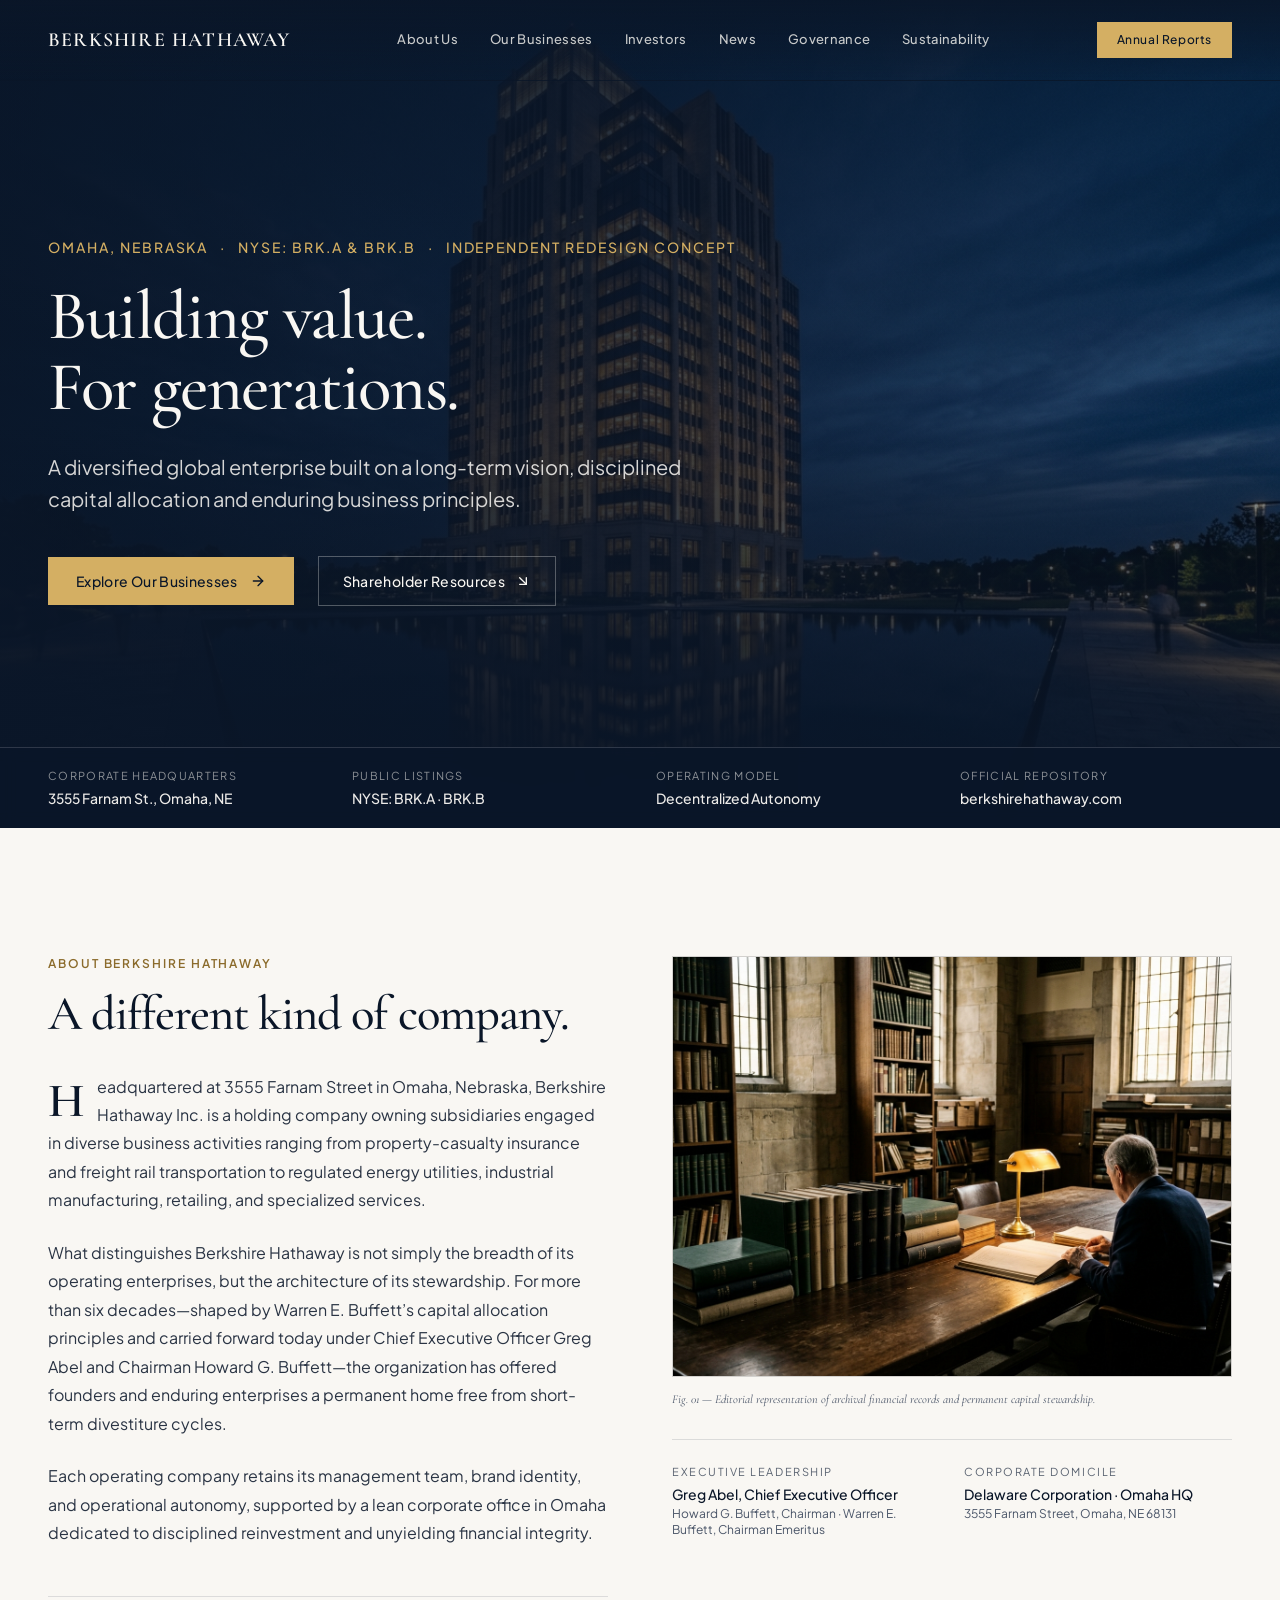
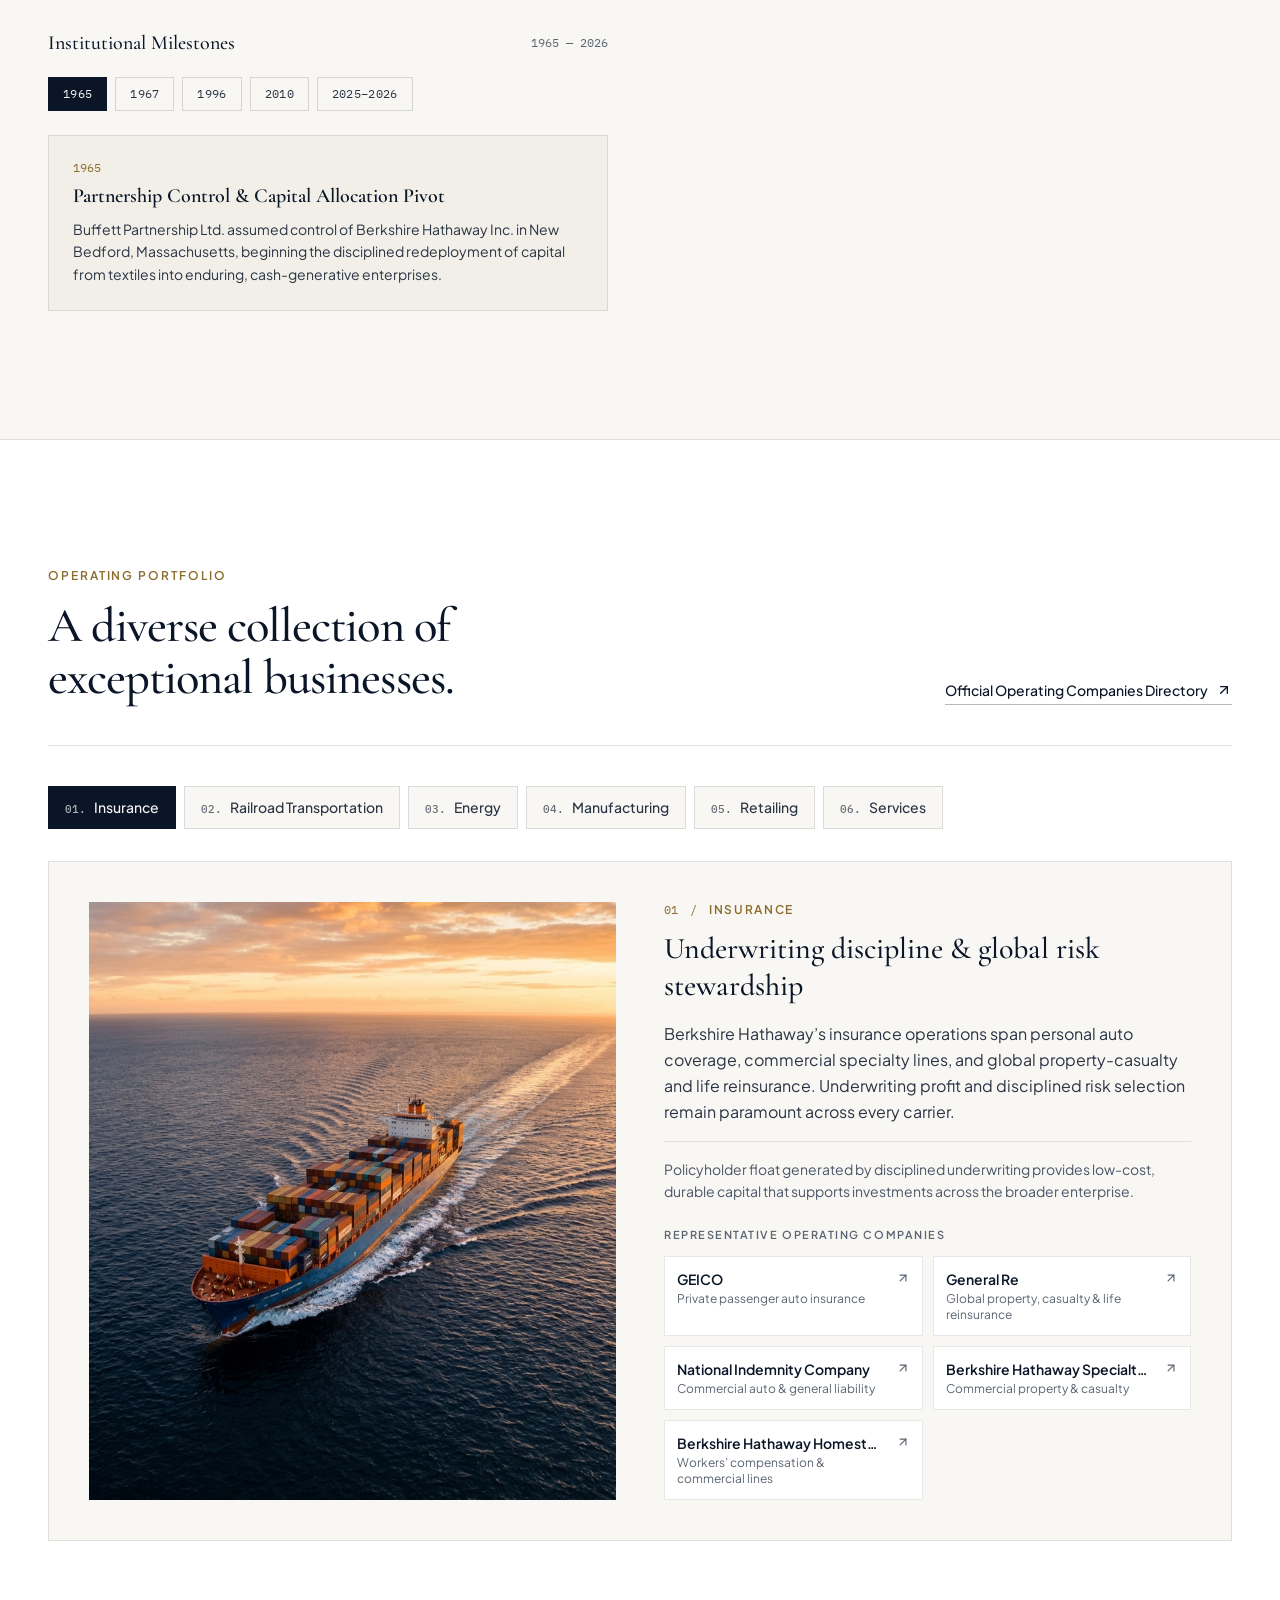
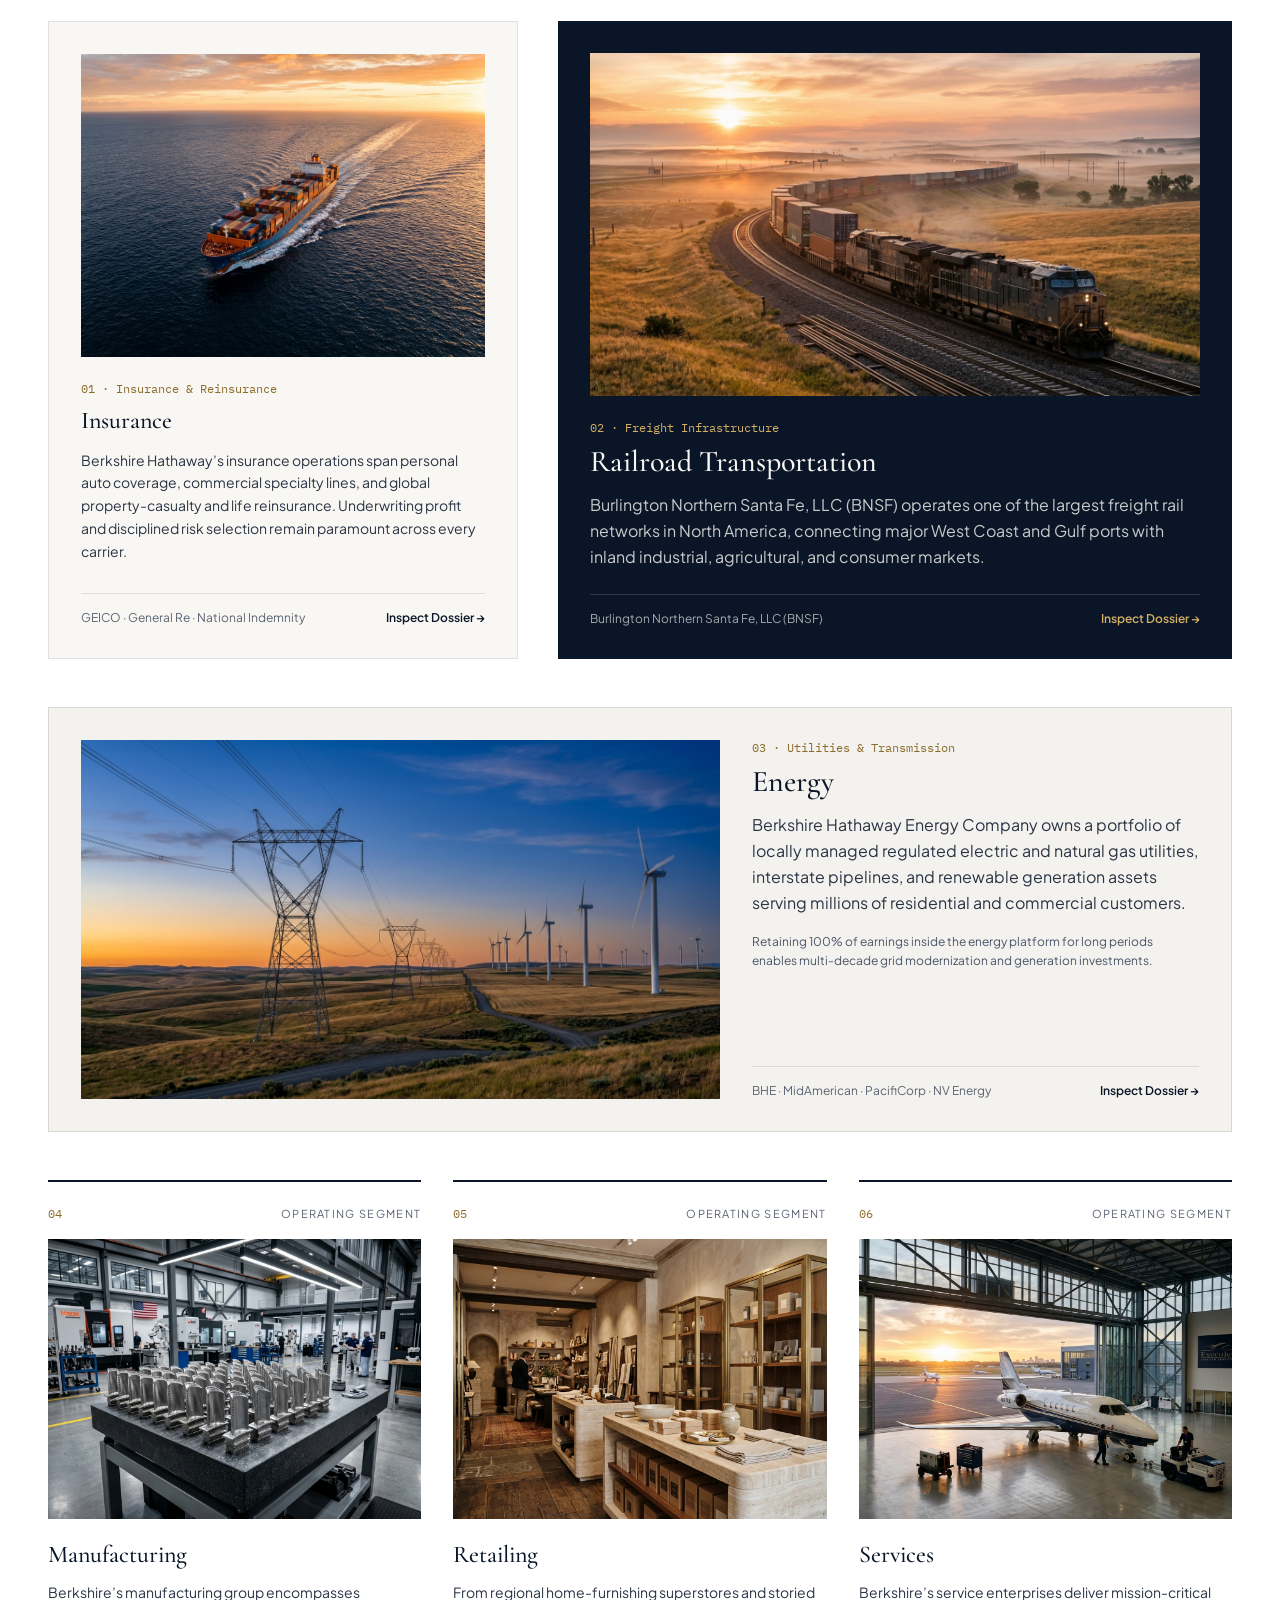
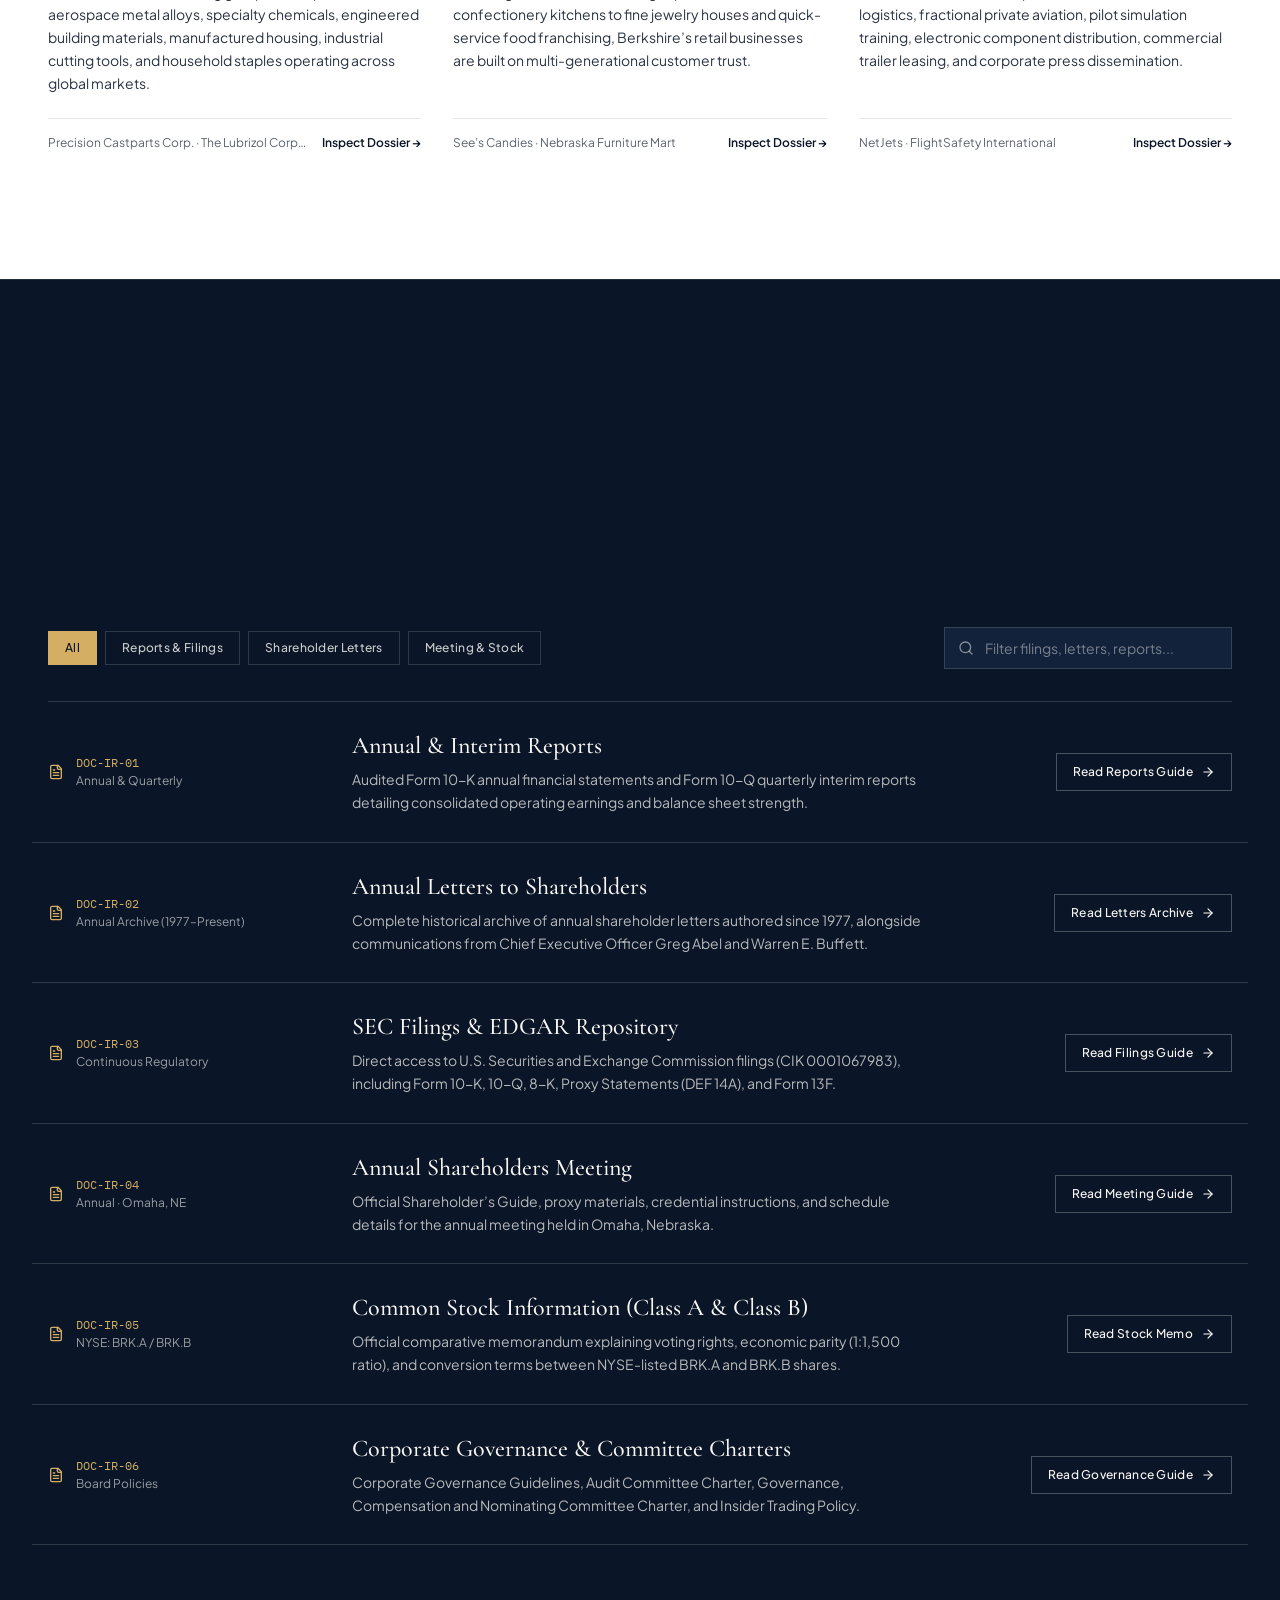
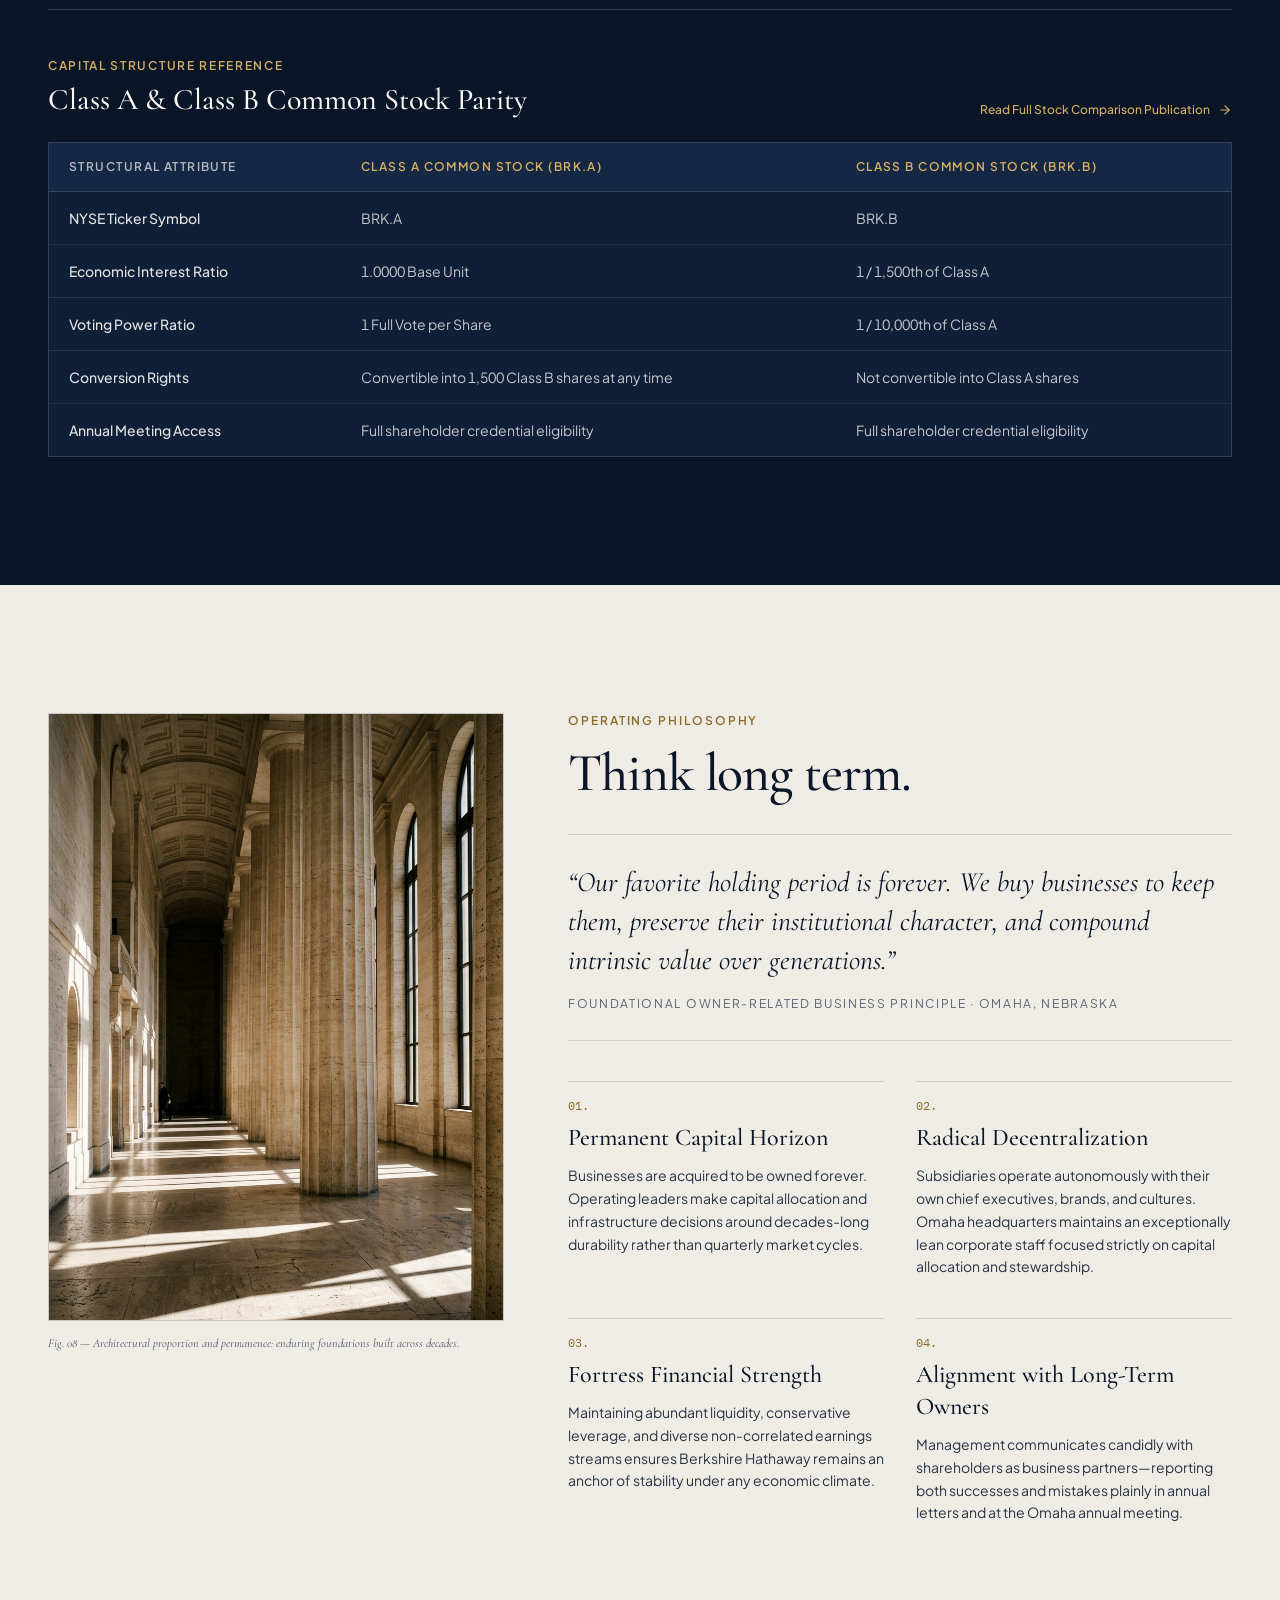
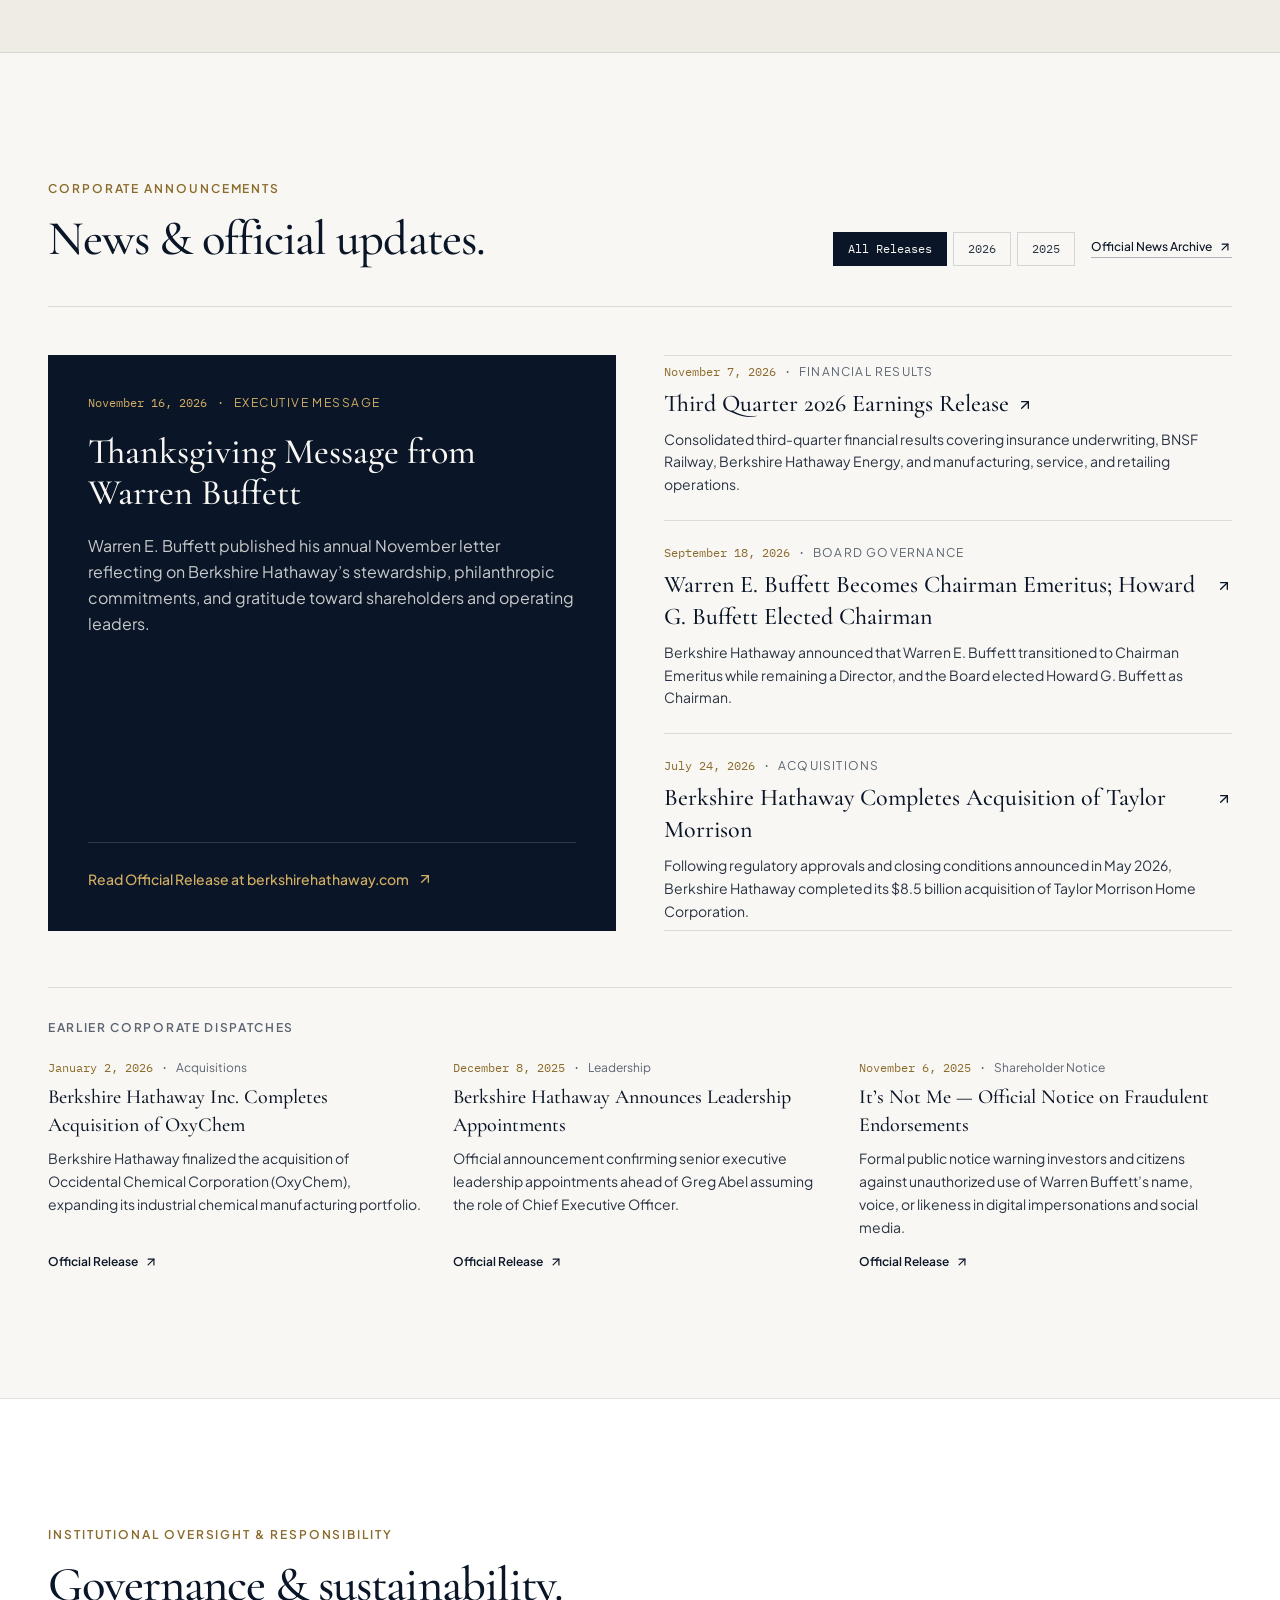
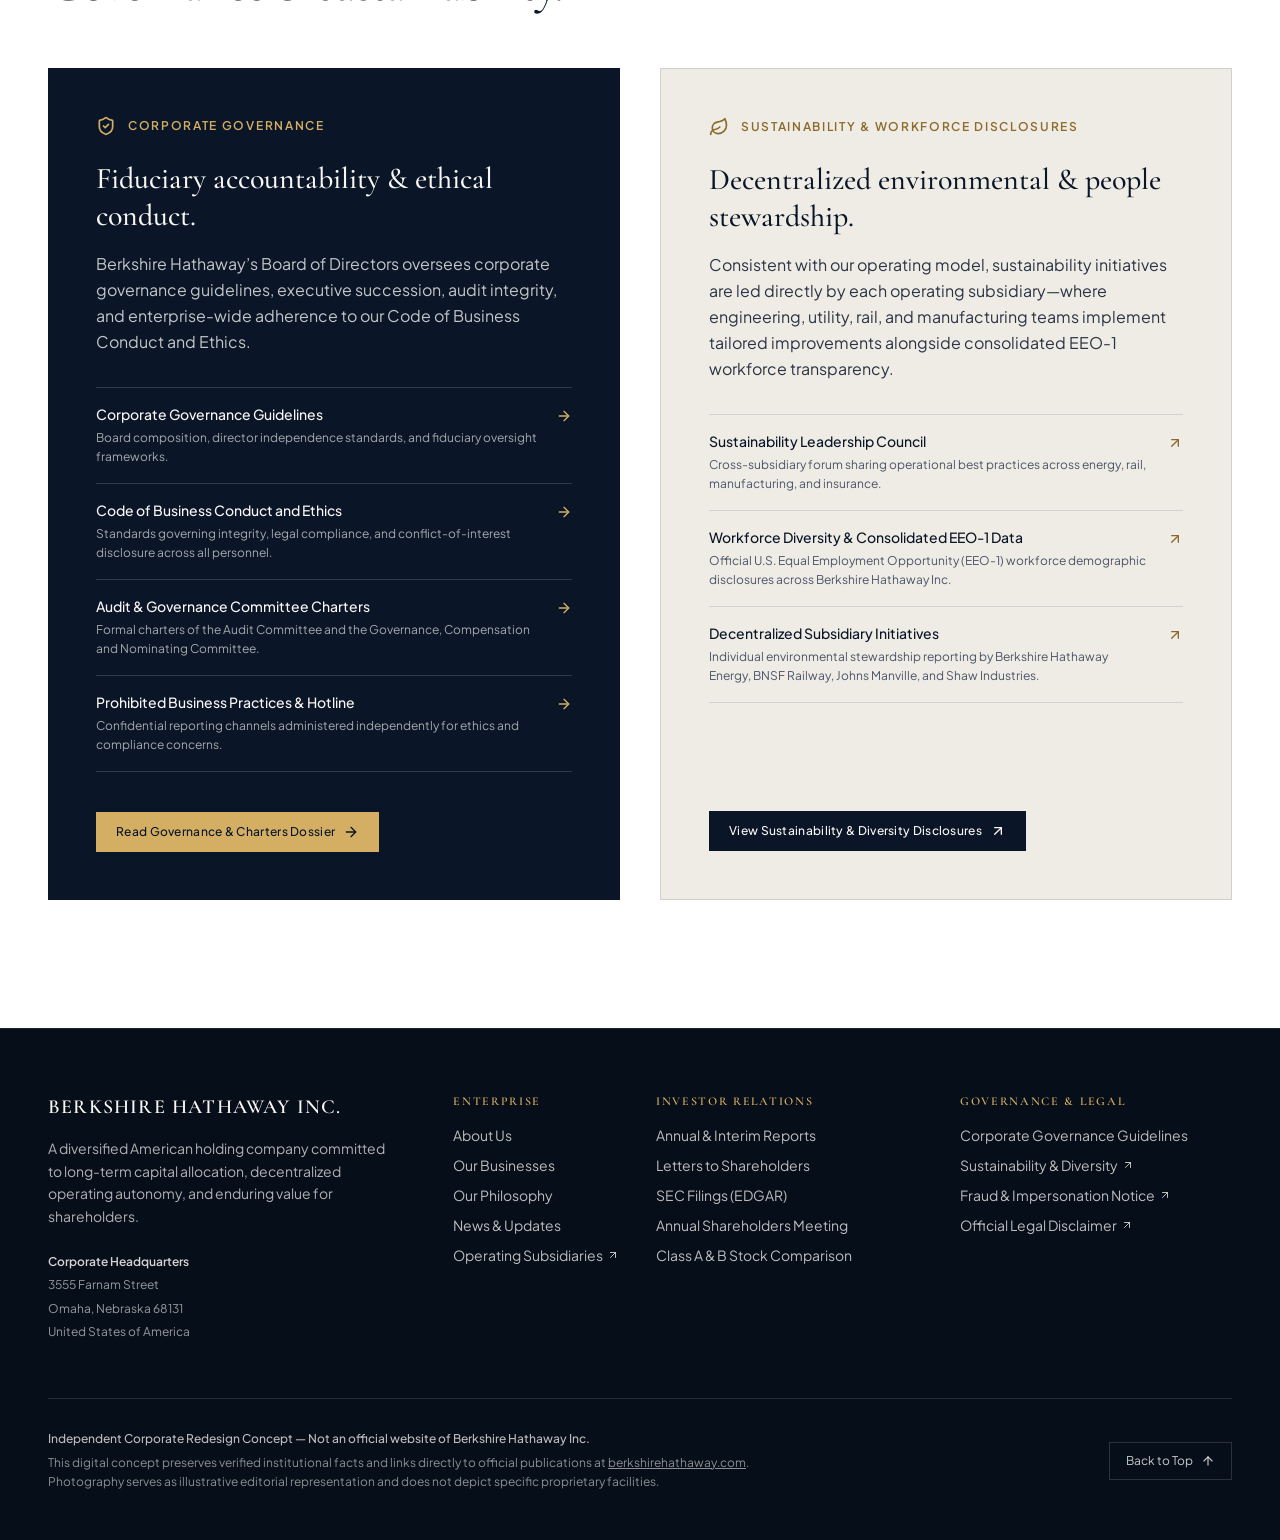
==== docs/index.html @ 124d917f "chore: update build configuration and docs Exclude documentation from TypeScript compilation, update" ====
<!doctype html>
<html lang="en" class="scroll-smooth">
  <head>
    <meta charset="UTF-8" />
    <meta name="viewport" content="width=device-width, initial-scale=1.0" />
    <title>Berkshire Hathaway Inc. — Building Value. For Generations.</title>
    <meta
      name="description"
      content="Independent corporate website redesign concept for Berkshire Hathaway Inc. Explore our businesses, shareholder letters, annual reports, governance, and sustainability."
    />
    <meta property="og:title" content="Berkshire Hathaway Inc. — Building Value. For Generations." />
    <meta
      property="og:description"
      content="A diversified global enterprise built on a long-term vision, disciplined capital allocation and enduring business principles."
    />
    <meta property="og:type" content="website" />
    <meta name="twitter:card" content="summary_large_image" />
    <link rel="preconnect" href="https://fonts.googleapis.com" />
    <link rel="preconnect" href="https://fonts.gstatic.com" crossorigin />
    <link
      href="https://fonts.googleapis.com/css2?family=Cormorant+Garamond:ital,wght@0,400;0,500;0,600;0,700;1,400;1,500&family=IBM+Plex+Mono:wght@400;500&family=Plus+Jakarta+Sans:wght@400;500;600;700&display=swap"
      rel="stylesheet"
    />
    <script type="module" crossorigin src="./assets/index-CKzjhnIT.js"></script>
    <link rel="stylesheet" crossorigin href="./assets/index-DWX8AxfG.css">
  </head>
  <body class="bg-[#F7F5F0] text-[#111827] antialiased selection:bg-[#0B162B] selection:text-[#F7F5F0]">
    <div id="root"></div>
  </body>
</html>
---- docs/assets/index-DWX8AxfG.css ----
/*! tailwindcss v4.3.5 | MIT License | https://tailwindcss.com */
@layer properties{@supports (((-webkit-hyphens:none)) and (not (margin-trim:block))) or ((-moz-orient:inline) and (not (color:rgb(from red r g b)))){*,:before,:after,::backdrop{--tw-translate-x:0;--tw-translate-y:0;--tw-translate-z:0;--tw-space-y-reverse:0;--tw-divide-y-reverse:0;--tw-border-style:solid;--tw-gradient-position:initial;--tw-gradient-from:#0000;--tw-gradient-via:#0000;--tw-gradient-to:#0000;--tw-gradient-stops:initial;--tw-gradient-via-stops:initial;--tw-gradient-from-position:0%;--tw-gradient-via-position:50%;--tw-gradient-to-position:100%;--tw-leading:initial;--tw-font-weight:initial;--tw-tracking:initial;--tw-ordinal:initial;--tw-slashed-zero:initial;--tw-numeric-figure:initial;--tw-numeric-spacing:initial;--tw-numeric-fraction:initial;--tw-backdrop-blur:initial;--tw-backdrop-brightness:initial;--tw-backdrop-contrast:initial;--tw-backdrop-grayscale:initial;--tw-backdrop-hue-rotate:initial;--tw-backdrop-invert:initial;--tw-backdrop-opacity:initial;--tw-backdrop-saturate:initial;--tw-backdrop-sepia:initial;--tw-duration:initial;--tw-content:"";--tw-scale-x:1;--tw-scale-y:1;--tw-scale-z:1}}}@layer theme{:root,:host{--font-sans:"Plus Jakarta Sans", system-ui, -apple-system, sans-serif;--font-serif:"Cormorant Garamond", Georgia, "Times New Roman", serif;--font-mono:"IBM Plex Mono", ui-monospace, SFMono-Regular, monospace;--color-black:#000;--color-white:#fff;--spacing:.25rem;--container-sm:24rem;--container-xl:36rem;--container-2xl:42rem;--container-3xl:48rem;--container-4xl:56rem;--text-xs:.75rem;--text-xs--line-height:calc(1 / .75);--text-sm:.875rem;--text-sm--line-height:calc(1.25 / .875);--text-base:1rem;--text-base--line-height:calc(1.5 / 1);--text-lg:1.125rem;--text-lg--line-height:calc(1.75 / 1.125);--text-xl:1.25rem;--text-xl--line-height:calc(1.75 / 1.25);--text-2xl:1.5rem;--text-2xl--line-height:calc(2 / 1.5);--text-3xl:1.875rem;--text-3xl--line-height:calc(2.25 / 1.875);--text-4xl:2.25rem;--text-4xl--line-height:calc(2.5 / 2.25);--text-5xl:3rem;--text-5xl--line-height:1;--font-weight-normal:400;--font-weight-medium:500;--font-weight-semibold:600;--tracking-wide:.025em;--tracking-wider:.05em;--leading-tight:1.25;--leading-snug:1.375;--leading-relaxed:1.625;--blur-sm:8px;--blur-md:12px;--default-transition-duration:.15s;--default-transition-timing-function:cubic-bezier(.4, 0, .2, 1);--default-font-family:var(--font-sans);--default-mono-font-family:var(--font-mono)}}@layer base{*,:after,:before,::backdrop{box-sizing:border-box;border:0 solid;margin:0;padding:0}::file-selector-button{box-sizing:border-box;border:0 solid;margin:0;padding:0}html,:host{-webkit-text-size-adjust:100%;tab-size:4;line-height:1.5;font-family:var(--default-font-family,-apple-system, BlinkMacSystemFont, "Segoe UI", Roboto, "Helvetica Neue", "Noto Sans", Arial, sans-serif, "Apple Color Emoji", "Segoe UI Emoji", "Segoe UI Symbol", "Noto Color Emoji");font-feature-settings:var(--default-font-feature-settings,normal);font-variation-settings:var(--default-font-variation-settings,normal);-webkit-tap-highlight-color:transparent}hr{height:0;color:inherit;border-top-width:1px}abbr:where([title]){-webkit-text-decoration:underline dotted;text-decoration:underline dotted}h1,h2,h3,h4,h5,h6{font-size:inherit;font-weight:inherit}a{color:inherit;-webkit-text-decoration:inherit;-webkit-text-decoration:inherit;-webkit-text-decoration:inherit;-webkit-text-decoration:inherit;text-decoration:inherit}b,strong{font-weight:bolder}code,kbd,samp,pre{font-family:var(--default-mono-font-family,ui-monospace, SFMono-Regular, Menlo, Monaco, Consolas, "Liberation Mono", "Courier New", monospace);font-feature-settings:var(--default-mono-font-feature-settings,normal);font-variation-settings:var(--default-mono-font-variation-settings,normal);font-size:1em}small{font-size:80%}sub,sup{vertical-align:baseline;font-size:75%;line-height:0;position:relative}sub{bottom:-.25em}sup{top:-.5em}table{text-indent:0;border-color:inherit;border-collapse:collapse}:-moz-focusring:where(:not(iframe)){outline:auto}progress{vertical-align:baseline}summary{display:list-item}ol,ul,menu{list-style:none}img,svg,video,canvas,audio,iframe,embed,object{vertical-align:middle;display:block}img,video{max-width:100%;height:auto}button,input,select,optgroup,textarea{font:inherit;font-feature-settings:inherit;font-variation-settings:inherit;letter-spacing:inherit;color:inherit;opacity:1;background-color:#0000;border-radius:0}::file-selector-button{font:inherit;font-feature-settings:inherit;font-variation-settings:inherit;letter-spacing:inherit;color:inherit;opacity:1;background-color:#0000;border-radius:0}:where(select:is([multiple],[size])) optgroup{font-weight:bolder}:where(select:is([multiple],[size])) optgroup option{padding-inline-start:20px}::file-selector-button{margin-inline-end:4px}::placeholder{opacity:1}@supports (not ((-webkit-appearance:-apple-pay-button))) or (contain-intrinsic-size:1px){::placeholder{color:currentColor}@supports (color:color-mix(in lab, red, red)){::placeholder{color:color-mix(in oklab, currentcolor 50%, transparent)}}}textarea{resize:vertical}::-webkit-search-decoration{-webkit-appearance:none}::-webkit-date-and-time-value{min-height:1lh;text-align:inherit}::-webkit-datetime-edit{display:inline-flex}::-webkit-datetime-edit-fields-wrapper{padding:0}::-webkit-datetime-edit{padding-block:0}::-webkit-datetime-edit-year-field{padding-block:0}::-webkit-datetime-edit-month-field{padding-block:0}::-webkit-datetime-edit-day-field{padding-block:0}::-webkit-datetime-edit-hour-field{padding-block:0}::-webkit-datetime-edit-minute-field{padding-block:0}::-webkit-datetime-edit-second-field{padding-block:0}::-webkit-datetime-edit-millisecond-field{padding-block:0}::-webkit-datetime-edit-meridiem-field{padding-block:0}::-webkit-calendar-picker-indicator{line-height:1}:-moz-ui-invalid{box-shadow:none}button,input:where([type=button],[type=reset],[type=submit]){appearance:button}::file-selector-button{appearance:button}::-webkit-inner-spin-button{height:auto}::-webkit-outer-spin-button{height:auto}[hidden]:where(:not([hidden=until-found])){display:none!important}html{font-family:var(--font-sans);scroll-padding-top:5rem}h1,h2,h3,.font-editorial{font-family:var(--font-serif)}:focus-visible{outline-offset:3px;outline:2px solid #a8843d}}@layer components;@layer utilities{.pointer-events-none{pointer-events:none}.sr-only{clip-path:inset(50%);white-space:nowrap;border-width:0;width:1px;height:1px;margin:-1px;padding:0;position:absolute;overflow:hidden}.absolute{position:absolute}.fixed{position:fixed}.relative{position:relative}.inset-0{inset:0}.inset-x-0{inset-inline:0}.top-0{top:0}.top-1\/2{top:50%}.left-3\.5{left:calc(var(--spacing) * 3.5)}.z-10{z-index:10}.z-50{z-index:50}.z-\[60\]{z-index:60}.order-1{order:1}.order-2{order:2}.-mx-2{margin-inline:calc(var(--spacing) * -2)}.mx-auto{margin-inline:auto}.mt-0\.5{margin-top:calc(var(--spacing) * .5)}.mt-1{margin-top:var(--spacing)}.mt-1\.5{margin-top:calc(var(--spacing) * 1.5)}.mt-2{margin-top:calc(var(--spacing) * 2)}.mt-3{margin-top:calc(var(--spacing) * 3)}.mt-3\.5{margin-top:calc(var(--spacing) * 3.5)}.mt-4{margin-top:calc(var(--spacing) * 4)}.mt-5{margin-top:calc(var(--spacing) * 5)}.mt-6{margin-top:calc(var(--spacing) * 6)}.mt-7{margin-top:calc(var(--spacing) * 7)}.mt-8{margin-top:calc(var(--spacing) * 8)}.mt-10{margin-top:calc(var(--spacing) * 10)}.mt-12{margin-top:calc(var(--spacing) * 12)}.mt-14{margin-top:calc(var(--spacing) * 14)}.mt-16{margin-top:calc(var(--spacing) * 16)}.mt-20{margin-top:calc(var(--spacing) * 20)}.mr-2{margin-right:calc(var(--spacing) * 2)}.mb-1{margin-bottom:var(--spacing)}.mb-1\.5{margin-bottom:calc(var(--spacing) * 1.5)}.mb-2{margin-bottom:calc(var(--spacing) * 2)}.mb-2\.5{margin-bottom:calc(var(--spacing) * 2.5)}.mb-3{margin-bottom:calc(var(--spacing) * 3)}.mb-4{margin-bottom:calc(var(--spacing) * 4)}.mb-5{margin-bottom:calc(var(--spacing) * 5)}.mb-6{margin-bottom:calc(var(--spacing) * 6)}.mb-8{margin-bottom:calc(var(--spacing) * 8)}.mb-14{margin-bottom:calc(var(--spacing) * 14)}.line-clamp-1{-webkit-line-clamp:1;-webkit-box-orient:vertical;display:-webkit-box;overflow:hidden}.block{display:block}.contents{display:contents}.flex{display:flex}.grid{display:grid}.hidden{display:none}.inline-block{display:inline-block}.inline-flex{display:inline-flex}.table{display:table}.aspect-\[3\/4\]{aspect-ratio:3/4}.aspect-\[4\/3\]{aspect-ratio:4/3}.aspect-\[16\/9\]{aspect-ratio:16/9}.h-3{height:calc(var(--spacing) * 3)}.h-3\.5{height:calc(var(--spacing) * 3.5)}.h-4{height:calc(var(--spacing) * 4)}.h-5{height:calc(var(--spacing) * 5)}.h-8{height:calc(var(--spacing) * 8)}.h-11{height:calc(var(--spacing) * 11)}.h-16{height:calc(var(--spacing) * 16)}.h-\[2px\]{height:2px}.h-full{height:100%}.min-h-\[92vh\]{min-height:92vh}.min-h-\[144px\]{min-height:144px}.min-h-\[260px\]{min-height:260px}.min-h-screen{min-height:100vh}.w-3{width:calc(var(--spacing) * 3)}.w-3\.5{width:calc(var(--spacing) * 3.5)}.w-4{width:calc(var(--spacing) * 4)}.w-5{width:calc(var(--spacing) * 5)}.w-8{width:calc(var(--spacing) * 8)}.w-11{width:calc(var(--spacing) * 11)}.w-fit{width:fit-content}.w-full{width:100%}.max-w-2xl{max-width:var(--container-2xl)}.max-w-3xl{max-width:var(--container-3xl)}.max-w-4xl{max-width:var(--container-4xl)}.max-w-\[1360px\]{max-width:1360px}.max-w-prose{max-width:65ch}.max-w-sm{max-width:var(--container-sm)}.max-w-xl{max-width:var(--container-xl)}.min-w-0{min-width:0}.min-w-\[560px\]{min-width:560px}.min-w-\[600px\]{min-width:600px}.flex-1{flex:1}.shrink-0{flex-shrink:0}.border-collapse{border-collapse:collapse}.origin-left{transform-origin:0}.-translate-y-1\/2{--tw-translate-y:calc(calc(1 / 2 * 100%) * -1);translate:var(--tw-translate-x) var(--tw-translate-y)}.translate-y-0\.5{--tw-translate-y:calc(var(--spacing) * .5);translate:var(--tw-translate-x) var(--tw-translate-y)}.grid-cols-1{grid-template-columns:repeat(1,minmax(0,1fr))}.flex-col{flex-direction:column}.flex-wrap{flex-wrap:wrap}.items-baseline{align-items:baseline}.items-center{align-items:center}.items-start{align-items:flex-start}.items-stretch{align-items:stretch}.justify-between{justify-content:space-between}.justify-center{justify-content:center}.justify-end{justify-content:flex-end}.gap-1{gap:var(--spacing)}.gap-1\.5{gap:calc(var(--spacing) * 1.5)}.gap-2{gap:calc(var(--spacing) * 2)}.gap-2\.5{gap:calc(var(--spacing) * 2.5)}.gap-3{gap:calc(var(--spacing) * 3)}.gap-4{gap:calc(var(--spacing) * 4)}.gap-5{gap:calc(var(--spacing) * 5)}.gap-6{gap:calc(var(--spacing) * 6)}.gap-8{gap:calc(var(--spacing) * 8)}.gap-10{gap:calc(var(--spacing) * 10)}.gap-12{gap:calc(var(--spacing) * 12)}:where(.space-y-1>:not(:last-child)){--tw-space-y-reverse:0;margin-block-start:calc(var(--spacing) * var(--tw-space-y-reverse));margin-block-end:calc(var(--spacing) * calc(1 - var(--tw-space-y-reverse)))}:where(.space-y-1\.5>:not(:last-child)){--tw-space-y-reverse:0;margin-block-start:calc(calc(var(--spacing) * 1.5) * var(--tw-space-y-reverse));margin-block-end:calc(calc(var(--spacing) * 1.5) * calc(1 - var(--tw-space-y-reverse)))}:where(.space-y-2\.5>:not(:last-child)){--tw-space-y-reverse:0;margin-block-start:calc(calc(var(--spacing) * 2.5) * var(--tw-space-y-reverse));margin-block-end:calc(calc(var(--spacing) * 2.5) * calc(1 - var(--tw-space-y-reverse)))}:where(.space-y-4>:not(:last-child)){--tw-space-y-reverse:0;margin-block-start:calc(calc(var(--spacing) * 4) * var(--tw-space-y-reverse));margin-block-end:calc(calc(var(--spacing) * 4) * calc(1 - var(--tw-space-y-reverse)))}:where(.space-y-5>:not(:last-child)){--tw-space-y-reverse:0;margin-block-start:calc(calc(var(--spacing) * 5) * var(--tw-space-y-reverse));margin-block-end:calc(calc(var(--spacing) * 5) * calc(1 - var(--tw-space-y-reverse)))}:where(.space-y-6>:not(:last-child)){--tw-space-y-reverse:0;margin-block-start:calc(calc(var(--spacing) * 6) * var(--tw-space-y-reverse));margin-block-end:calc(calc(var(--spacing) * 6) * calc(1 - var(--tw-space-y-reverse)))}:where(.space-y-8>:not(:last-child)){--tw-space-y-reverse:0;margin-block-start:calc(calc(var(--spacing) * 8) * var(--tw-space-y-reverse));margin-block-end:calc(calc(var(--spacing) * 8) * calc(1 - var(--tw-space-y-reverse)))}:where(.space-y-12>:not(:last-child)){--tw-space-y-reverse:0;margin-block-start:calc(calc(var(--spacing) * 12) * var(--tw-space-y-reverse));margin-block-end:calc(calc(var(--spacing) * 12) * calc(1 - var(--tw-space-y-reverse)))}.gap-x-3{column-gap:calc(var(--spacing) * 3)}.gap-x-8{column-gap:calc(var(--spacing) * 8)}.gap-y-1{row-gap:var(--spacing)}.gap-y-10{row-gap:calc(var(--spacing) * 10)}:where(.divide-y>:not(:last-child)){--tw-divide-y-reverse:0;border-bottom-style:var(--tw-border-style);border-top-style:var(--tw-border-style);border-top-width:calc(1px * var(--tw-divide-y-reverse));border-bottom-width:calc(1px * calc(1 - var(--tw-divide-y-reverse)))}:where(.divide-\[\#0A1628\]\/10>:not(:last-child)){border-color:oklab(19.9764% -.00817466 -.0394435/.1)}:where(.divide-\[\#0A1628\]\/12>:not(:last-child)){border-color:oklab(19.9764% -.00817466 -.0394435/.12)}:where(.divide-white\/15>:not(:last-child)){border-color:#ffffff26}@supports (color:color-mix(in lab, red, red)){:where(.divide-white\/15>:not(:last-child)){border-color:color-mix(in oklab, var(--color-white) 15%, transparent)}}.self-start{align-self:flex-start}.truncate{text-overflow:ellipsis;white-space:nowrap;overflow:hidden}.overflow-hidden{overflow:hidden}.overflow-x-auto{overflow-x:auto}.scroll-smooth{scroll-behavior:smooth}.border{border-style:var(--tw-border-style);border-width:1px}.border-y{border-block-style:var(--tw-border-style);border-block-width:1px}.border-t{border-top-style:var(--tw-border-style);border-top-width:1px}.border-t-2{border-top-style:var(--tw-border-style);border-top-width:2px}.border-b{border-bottom-style:var(--tw-border-style);border-bottom-width:1px}.border-\[\#0A1628\]{border-color:#0a1628}.border-\[\#0A1628\]\/10{border-color:oklab(19.9764% -.00817466 -.0394435/.1)}.border-\[\#0A1628\]\/12{border-color:oklab(19.9764% -.00817466 -.0394435/.12)}.border-\[\#0A1628\]\/15{border-color:oklab(19.9764% -.00817466 -.0394435/.15)}.border-\[\#0A1628\]\/25{border-color:oklab(19.9764% -.00817466 -.0394435/.25)}.border-\[\#0A1628\]\/30{border-color:oklab(19.9764% -.00817466 -.0394435/.3)}.border-\[\#D4AF63\]{border-color:#d4af63}.border-\[\#F9F7F3\]\/30{border-color:oklab(97.6563% .000541449 .0056929/.3)}.border-transparent{border-color:#0000}.border-white\/10{border-color:#ffffff1a}@supports (color:color-mix(in lab, red, red)){.border-white\/10{border-color:color-mix(in oklab, var(--color-white) 10%, transparent)}}.border-white\/12{border-color:#ffffff1f}@supports (color:color-mix(in lab, red, red)){.border-white\/12{border-color:color-mix(in oklab, var(--color-white) 12%, transparent)}}.border-white\/15{border-color:#ffffff26}@supports (color:color-mix(in lab, red, red)){.border-white\/15{border-color:color-mix(in oklab, var(--color-white) 15%, transparent)}}.border-white\/25{border-color:#ffffff40}@supports (color:color-mix(in lab, red, red)){.border-white\/25{border-color:color-mix(in oklab, var(--color-white) 25%, transparent)}}.bg-\[\#0A1628\]{background-color:#0a1628}.bg-\[\#0A1628\]\/85{background-color:oklab(19.9764% -.00817466 -.0394435/.85)}.bg-\[\#0A1628\]\/95{background-color:oklab(19.9764% -.00817466 -.0394435/.95)}.bg-\[\#0F1F38\]{background-color:#0f1f38}.bg-\[\#060E1A\]{background-color:#060e1a}.bg-\[\#12223B\]{background-color:#12223b}.bg-\[\#142744\]{background-color:#142744}.bg-\[\#D4AF63\]{background-color:#d4af63}.bg-\[\#E4DFD5\]{background-color:#e4dfd5}.bg-\[\#EFECE5\]{background-color:#efece5}.bg-\[\#EFECE5\]\/65{background-color:oklab(94.3475% .000435919 .00987327/.65)}.bg-\[\#EFECE5\]\/75{background-color:oklab(94.3476% .000435919 .00987327/.75)}.bg-\[\#F7F5F0\]{background-color:#f7f5f0}.bg-\[\#F9F7F3\]{background-color:#f9f7f3}.bg-\[\#FFFFFF\]{background-color:#fff}.bg-transparent{background-color:#0000}.bg-white{background-color:var(--color-white)}.bg-gradient-to-b{--tw-gradient-position:to bottom in oklab;background-image:linear-gradient(var(--tw-gradient-stops))}.bg-gradient-to-br{--tw-gradient-position:to bottom right in oklab;background-image:linear-gradient(var(--tw-gradient-stops))}.bg-gradient-to-r{--tw-gradient-position:to right in oklab;background-image:linear-gradient(var(--tw-gradient-stops))}.bg-gradient-to-t{--tw-gradient-position:to top in oklab;background-image:linear-gradient(var(--tw-gradient-stops))}.from-\[\#0A1628\]{--tw-gradient-from:#0a1628;--tw-gradient-stops:var(--tw-gradient-via-stops,var(--tw-gradient-position), var(--tw-gradient-from) var(--tw-gradient-from-position), var(--tw-gradient-to) var(--tw-gradient-to-position))}.from-\[\#0A1628\]\/80{--tw-gradient-from:oklab(19.9764% -.00817466 -.0394435/.8);--tw-gradient-stops:var(--tw-gradient-via-stops,var(--tw-gradient-position), var(--tw-gradient-from) var(--tw-gradient-from-position), var(--tw-gradient-to) var(--tw-gradient-to-position))}.from-\[\#0A1628\]\/95{--tw-gradient-from:oklab(19.9764% -.00817466 -.0394435/.95);--tw-gradient-stops:var(--tw-gradient-via-stops,var(--tw-gradient-position), var(--tw-gradient-from) var(--tw-gradient-from-position), var(--tw-gradient-to) var(--tw-gradient-to-position))}.from-\[\#0F1D32\]{--tw-gradient-from:#0f1d32;--tw-gradient-stops:var(--tw-gradient-via-stops,var(--tw-gradient-position), var(--tw-gradient-from) var(--tw-gradient-from-position), var(--tw-gradient-to) var(--tw-gradient-to-position))}.via-\[\#0A1628\]\/78{--tw-gradient-via:oklab(19.9764% -.00817466 -.0394435/.78);--tw-gradient-via-stops:var(--tw-gradient-position), var(--tw-gradient-from) var(--tw-gradient-from-position), var(--tw-gradient-via) var(--tw-gradient-via-position), var(--tw-gradient-to) var(--tw-gradient-to-position);--tw-gradient-stops:var(--tw-gradient-via-stops)}.via-transparent{--tw-gradient-via:transparent;--tw-gradient-via-stops:var(--tw-gradient-position), var(--tw-gradient-from) var(--tw-gradient-from-position), var(--tw-gradient-via) var(--tw-gradient-via-position), var(--tw-gradient-to) var(--tw-gradient-to-position);--tw-gradient-stops:var(--tw-gradient-via-stops)}.to-\[\#0A1628\]\/35{--tw-gradient-to:oklab(19.9764% -.00817466 -.0394435/.35);--tw-gradient-stops:var(--tw-gradient-via-stops,var(--tw-gradient-position), var(--tw-gradient-from) var(--tw-gradient-from-position), var(--tw-gradient-to) var(--tw-gradient-to-position))}.to-\[\#0A1628\]\/60{--tw-gradient-to:oklab(19.9764% -.00817466 -.0394435/.6);--tw-gradient-stops:var(--tw-gradient-via-stops,var(--tw-gradient-position), var(--tw-gradient-from) var(--tw-gradient-from-position), var(--tw-gradient-to) var(--tw-gradient-to-position))}.to-\[\#1A2D4A\]{--tw-gradient-to:#1a2d4a;--tw-gradient-stops:var(--tw-gradient-via-stops,var(--tw-gradient-position), var(--tw-gradient-from) var(--tw-gradient-from-position), var(--tw-gradient-to) var(--tw-gradient-to-position))}.to-transparent{--tw-gradient-to:transparent;--tw-gradient-stops:var(--tw-gradient-via-stops,var(--tw-gradient-position), var(--tw-gradient-from) var(--tw-gradient-from-position), var(--tw-gradient-to) var(--tw-gradient-to-position))}.object-cover{object-fit:cover}.object-\[18\%_55\%\]{object-position:18% 55%}.object-center{object-position:center}.p-3{padding:calc(var(--spacing) * 3)}.p-5{padding:calc(var(--spacing) * 5)}.p-6{padding:calc(var(--spacing) * 6)}.p-7{padding:calc(var(--spacing) * 7)}.p-8{padding:calc(var(--spacing) * 8)}.px-2{padding-inline:calc(var(--spacing) * 2)}.px-3\.5{padding-inline:calc(var(--spacing) * 3.5)}.px-4{padding-inline:calc(var(--spacing) * 4)}.px-5{padding-inline:calc(var(--spacing) * 5)}.px-6{padding-inline:calc(var(--spacing) * 6)}.px-7{padding-inline:calc(var(--spacing) * 7)}.py-1{padding-block:var(--spacing)}.py-1\.5{padding-block:calc(var(--spacing) * 1.5)}.py-2{padding-block:calc(var(--spacing) * 2)}.py-2\.5{padding-block:calc(var(--spacing) * 2.5)}.py-3{padding-block:calc(var(--spacing) * 3)}.py-3\.5{padding-block:calc(var(--spacing) * 3.5)}.py-4{padding-block:calc(var(--spacing) * 4)}.py-5{padding-block:calc(var(--spacing) * 5)}.py-6{padding-block:calc(var(--spacing) * 6)}.py-7{padding-block:calc(var(--spacing) * 7)}.py-12{padding-block:calc(var(--spacing) * 12)}.py-14{padding-block:calc(var(--spacing) * 14)}.py-20{padding-block:calc(var(--spacing) * 20)}.pt-2{padding-top:calc(var(--spacing) * 2)}.pt-4{padding-top:calc(var(--spacing) * 4)}.pt-6{padding-top:calc(var(--spacing) * 6)}.pt-8{padding-top:calc(var(--spacing) * 8)}.pt-12{padding-top:calc(var(--spacing) * 12)}.pt-16{padding-top:calc(var(--spacing) * 16)}.pt-32{padding-top:calc(var(--spacing) * 32)}.pr-0{padding-right:0}.pr-4{padding-right:calc(var(--spacing) * 4)}.pb-0\.5{padding-bottom:calc(var(--spacing) * .5)}.pb-1{padding-bottom:var(--spacing)}.pb-8{padding-bottom:calc(var(--spacing) * 8)}.pb-10{padding-bottom:calc(var(--spacing) * 10)}.pb-12{padding-bottom:calc(var(--spacing) * 12)}.pb-14{padding-bottom:calc(var(--spacing) * 14)}.pb-16{padding-bottom:calc(var(--spacing) * 16)}.pl-10{padding-left:calc(var(--spacing) * 10)}.text-center{text-align:center}.text-left{text-align:left}.font-mono{font-family:var(--font-mono)}.font-sans{font-family:var(--font-sans)}.font-serif{font-family:var(--font-serif)}.text-2xl{font-size:var(--text-2xl);line-height:var(--tw-leading,var(--text-2xl--line-height))}.text-3xl{font-size:var(--text-3xl);line-height:var(--tw-leading,var(--text-3xl--line-height))}.text-base{font-size:var(--text-base);line-height:var(--tw-leading,var(--text-base--line-height))}.text-lg{font-size:var(--text-lg);line-height:var(--tw-leading,var(--text-lg--line-height))}.text-sm{font-size:var(--text-sm);line-height:var(--tw-leading,var(--text-sm--line-height))}.text-xl{font-size:var(--text-xl);line-height:var(--tw-leading,var(--text-xl--line-height))}.text-xs{font-size:var(--text-xs);line-height:var(--tw-leading,var(--text-xs--line-height))}.text-\[11px\]{font-size:11px}.text-\[13px\]{font-size:13px}.leading-\[1\.03\]{--tw-leading:1.03;line-height:1.03}.leading-\[1\.4\]{--tw-leading:1.4;line-height:1.4}.leading-\[1\.05\]{--tw-leading:1.05;line-height:1.05}.leading-\[1\.06\]{--tw-leading:1.06;line-height:1.06}.leading-\[1\.08\]{--tw-leading:1.08;line-height:1.08}.leading-\[1\.15\]{--tw-leading:1.15;line-height:1.15}.leading-\[1\.45\]{--tw-leading:1.45;line-height:1.45}.leading-\[1\.78\]{--tw-leading:1.78;line-height:1.78}.leading-\[1\.82\]{--tw-leading:1.82;line-height:1.82}.leading-relaxed{--tw-leading:var(--leading-relaxed);line-height:var(--leading-relaxed)}.leading-snug{--tw-leading:var(--leading-snug);line-height:var(--leading-snug)}.leading-tight{--tw-leading:var(--leading-tight);line-height:var(--leading-tight)}.font-medium{--tw-font-weight:var(--font-weight-medium);font-weight:var(--font-weight-medium)}.font-normal{--tw-font-weight:var(--font-weight-normal);font-weight:var(--font-weight-normal)}.font-semibold{--tw-font-weight:var(--font-weight-semibold);font-weight:var(--font-weight-semibold)}.tracking-\[-0\.02em\]{--tw-tracking:-.02em;letter-spacing:-.02em}.tracking-\[0\.1em\]{--tw-tracking:.1em;letter-spacing:.1em}.tracking-\[0\.06em\]{--tw-tracking:.06em;letter-spacing:.06em}.tracking-\[0\.11em\]{--tw-tracking:.11em;letter-spacing:.11em}.tracking-\[0\.12em\]{--tw-tracking:.12em;letter-spacing:.12em}.tracking-\[0\.14em\]{--tw-tracking:.14em;letter-spacing:.14em}.tracking-\[0\.16em\]{--tw-tracking:.16em;letter-spacing:.16em}.tracking-wide{--tw-tracking:var(--tracking-wide);letter-spacing:var(--tracking-wide)}.tracking-wider{--tw-tracking:var(--tracking-wider);letter-spacing:var(--tracking-wider)}.text-balance{text-wrap:balance}.whitespace-nowrap{white-space:nowrap}.text-\[\#0A1628\]{color:#0a1628}.text-\[\#0A1628\]\/75{color:oklab(19.9764% -.00817466 -.0394435/.75)}.text-\[\#1E293B\]{color:#1e293b}.text-\[\#2A3444\]{color:#2a3444}.text-\[\#4A5568\]{color:#4a5568}.text-\[\#5B6472\]{color:#5b6472}.text-\[\#8B6B2B\]{color:#8b6b2b}.text-\[\#111827\]{color:#111827}.text-\[\#D4AF63\]{color:#d4af63}.text-\[\#F9F7F3\]{color:#f9f7f3}.text-\[\#F9F7F3\]\/50{color:oklab(97.6563% .000541449 .0056929/.5)}.text-\[\#F9F7F3\]\/55{color:oklab(97.6563% .000541449 .0056929/.55)}.text-\[\#F9F7F3\]\/60{color:oklab(97.6563% .000541449 .0056929/.6)}.text-\[\#F9F7F3\]\/65{color:oklab(97.6563% .000541449 .0056929/.65)}.text-\[\#F9F7F3\]\/70{color:oklab(97.6563% .000541449 .0056929/.7)}.text-\[\#F9F7F3\]\/72{color:oklab(97.6563% .000541449 .0056929/.72)}.text-\[\#F9F7F3\]\/75{color:oklab(97.6563% .000541449 .0056929/.75)}.text-\[\#F9F7F3\]\/78{color:oklab(97.6563% .000541449 .0056929/.78)}.text-\[\#F9F7F3\]\/80{color:oklab(97.6563% .000541449 .0056929/.8)}.text-\[\#F9F7F3\]\/85{color:oklab(97.6563% .000541449 .0056929/.85)}.text-\[\#F9F7F3\]\/90{color:oklab(97.6563% .000541449 .0056929/.9)}.text-\[\#F9F7F3\]\/95{color:oklab(97.6563% .000541449 .0056929/.95)}.uppercase{text-transform:uppercase}.italic{font-style:italic}.tabular-nums{--tw-numeric-spacing:tabular-nums;font-variant-numeric:var(--tw-ordinal, ) var(--tw-slashed-zero, ) var(--tw-numeric-figure, ) var(--tw-numeric-spacing, ) var(--tw-numeric-fraction, )}.underline{text-decoration-line:underline}.antialiased{-webkit-font-smoothing:antialiased;-moz-osx-font-smoothing:grayscale}.opacity-70{opacity:.7}.opacity-75{opacity:.75}.backdrop-blur-md{--tw-backdrop-blur:blur(var(--blur-md));-webkit-backdrop-filter:var(--tw-backdrop-blur, ) var(--tw-backdrop-brightness, ) var(--tw-backdrop-contrast, ) var(--tw-backdrop-grayscale, ) var(--tw-backdrop-hue-rotate, ) var(--tw-backdrop-invert, ) var(--tw-backdrop-opacity, ) var(--tw-backdrop-saturate, ) var(--tw-backdrop-sepia, );backdrop-filter:var(--tw-backdrop-blur, ) var(--tw-backdrop-brightness, ) var(--tw-backdrop-contrast, ) var(--tw-backdrop-grayscale, ) var(--tw-backdrop-hue-rotate, ) var(--tw-backdrop-invert, ) var(--tw-backdrop-opacity, ) var(--tw-backdrop-saturate, ) var(--tw-backdrop-sepia, )}.backdrop-blur-sm{--tw-backdrop-blur:blur(var(--blur-sm));-webkit-backdrop-filter:var(--tw-backdrop-blur, ) var(--tw-backdrop-brightness, ) var(--tw-backdrop-contrast, ) var(--tw-backdrop-grayscale, ) var(--tw-backdrop-hue-rotate, ) var(--tw-backdrop-invert, ) var(--tw-backdrop-opacity, ) var(--tw-backdrop-saturate, ) var(--tw-backdrop-sepia, );backdrop-filter:var(--tw-backdrop-blur, ) var(--tw-backdrop-brightness, ) var(--tw-backdrop-contrast, ) var(--tw-backdrop-grayscale, ) var(--tw-backdrop-hue-rotate, ) var(--tw-backdrop-invert, ) var(--tw-backdrop-opacity, ) var(--tw-backdrop-saturate, ) var(--tw-backdrop-sepia, )}.transition{transition-property:color,background-color,border-color,outline-color,text-decoration-color,fill,stroke,--tw-gradient-from,--tw-gradient-via,--tw-gradient-to,opacity,box-shadow,transform,translate,scale,rotate,filter,-webkit-backdrop-filter,backdrop-filter,display,content-visibility,overlay,pointer-events;transition-timing-function:var(--tw-ease,var(--default-transition-timing-function));transition-duration:var(--tw-duration,var(--default-transition-duration))}.transition-colors{transition-property:color,background-color,border-color,outline-color,text-decoration-color,fill,stroke,--tw-gradient-from,--tw-gradient-via,--tw-gradient-to;transition-timing-function:var(--tw-ease,var(--default-transition-timing-function));transition-duration:var(--tw-duration,var(--default-transition-duration))}.duration-200{--tw-duration:.2s;transition-duration:.2s}@media (hover:hover){:is(:where(.group):hover .group-hover\:text-\[\#8B6B2B\]){color:#8b6b2b}:is(:where(.group):hover .group-hover\:text-\[\#D4AF63\]){color:#d4af63}}.first-letter\:float-left:first-letter{float:left}.first-letter\:mt-1:first-letter{margin-top:var(--spacing)}.first-letter\:mr-3:first-letter{margin-right:calc(var(--spacing) * 3)}.first-letter\:font-serif:first-letter{font-family:var(--font-serif)}.first-letter\:text-5xl:first-letter{font-size:var(--text-5xl);line-height:var(--tw-leading,var(--text-5xl--line-height))}.first-letter\:leading-none:first-letter{--tw-leading:1;line-height:1}.first-letter\:font-semibold:first-letter{--tw-font-weight:var(--font-weight-semibold);font-weight:var(--font-weight-semibold)}.first-letter\:text-\[\#0A1628\]:first-letter{color:#0a1628}.selection\:bg-\[\#0B162B\] ::selection{background-color:#0b162b}.selection\:bg-\[\#0B162B\]::selection{background-color:#0b162b}.selection\:text-\[\#F7F5F0\] ::selection{color:#f7f5f0}.selection\:text-\[\#F7F5F0\]::selection{color:#f7f5f0}.placeholder\:text-\[\#F9F7F3\]\/45::placeholder{color:oklab(97.6563% .000541449 .0056929/.45)}.after\:absolute:after{content:var(--tw-content);position:absolute}.after\:bottom-0:after{content:var(--tw-content);bottom:0}.after\:left-0:after{content:var(--tw-content);left:0}.after\:h-\[1px\]:after{content:var(--tw-content);height:1px}.after\:w-full:after{content:var(--tw-content);width:100%}.after\:origin-left:after{content:var(--tw-content);transform-origin:0}.after\:scale-x-0:after{content:var(--tw-content);--tw-scale-x:0%;scale:var(--tw-scale-x) var(--tw-scale-y)}.after\:bg-\[\#D4AF63\]:after{content:var(--tw-content);background-color:#d4af63}.after\:transition-transform:after{content:var(--tw-content);transition-property:transform,translate,scale,rotate;transition-timing-function:var(--tw-ease,var(--default-transition-timing-function));transition-duration:var(--tw-duration,var(--default-transition-duration))}.after\:duration-200:after{content:var(--tw-content);--tw-duration:.2s;transition-duration:.2s}.after\:content-\[\'\'\]:after{--tw-content:"";content:var(--tw-content)}.first\:pt-2:first-child{padding-top:calc(var(--spacing) * 2)}.last\:border-b-0:last-child{border-bottom-style:var(--tw-border-style);border-bottom-width:0}.last\:pb-2:last-child{padding-bottom:calc(var(--spacing) * 2)}@media (hover:hover){.hover\:border-\[\#0A1628\]:hover{border-color:#0a1628}.hover\:border-\[\#0A1628\]\/40:hover{border-color:oklab(19.9764% -.00817466 -.0394435/.4)}.hover\:border-\[\#0A1628\]\/45:hover{border-color:oklab(19.9764% -.00817466 -.0394435/.45)}.hover\:border-\[\#8B6B2B\]:hover{border-color:#8b6b2b}.hover\:border-\[\#D4AF63\]:hover{border-color:#d4af63}.hover\:border-white\/40:hover{border-color:#fff6}@supports (color:color-mix(in lab, red, red)){.hover\:border-white\/40:hover{border-color:color-mix(in oklab, var(--color-white) 40%, transparent)}}.hover\:bg-\[\#172844\]:hover{background-color:#172844}.hover\:bg-\[\#D4AF63\]:hover{background-color:#d4af63}.hover\:bg-\[\#E2C27D\]:hover{background-color:#e2c27d}.hover\:bg-black\/\[0\.02\]:hover{background-color:#00000005}@supports (color:color-mix(in lab, red, red)){.hover\:bg-black\/\[0\.02\]:hover{background-color:color-mix(in oklab, var(--color-black) 2%, transparent)}}.hover\:bg-white\/10:hover{background-color:#ffffff1a}@supports (color:color-mix(in lab, red, red)){.hover\:bg-white\/10:hover{background-color:color-mix(in oklab, var(--color-white) 10%, transparent)}}.hover\:bg-white\/\[0\.03\]:hover{background-color:#ffffff08}@supports (color:color-mix(in lab, red, red)){.hover\:bg-white\/\[0\.03\]:hover{background-color:color-mix(in oklab, var(--color-white) 3%, transparent)}}.hover\:bg-white\/\[0\.025\]:hover{background-color:#ffffff06}@supports (color:color-mix(in lab, red, red)){.hover\:bg-white\/\[0\.025\]:hover{background-color:color-mix(in oklab, var(--color-white) 2.5%, transparent)}}.hover\:text-\[\#0A1628\]:hover{color:#0a1628}.hover\:text-\[\#8B6B2B\]:hover{color:#8b6b2b}.hover\:text-\[\#D4AF63\]:hover{color:#d4af63}.hover\:text-\[\#E2C27D\]:hover{color:#e2c27d}.hover\:text-\[\#F9F7F3\]:hover{color:#f9f7f3}.hover\:underline:hover{text-decoration-line:underline}.hover\:after\:scale-x-100:hover:after{content:var(--tw-content);--tw-scale-x:100%;scale:var(--tw-scale-x) var(--tw-scale-y)}}.focus\:not-sr-only:focus{clip-path:none;white-space:normal;width:auto;height:auto;margin:0;padding:0;position:static;overflow:visible}.focus\:fixed:focus{position:fixed}.focus\:top-4:focus{top:calc(var(--spacing) * 4)}.focus\:left-4:focus{left:calc(var(--spacing) * 4)}.focus\:z-\[100\]:focus{z-index:100}.focus\:border-\[\#D4AF63\]:focus{border-color:#d4af63}.focus\:bg-\[\#D4AF63\]:focus{background-color:#d4af63}.focus\:px-4:focus{padding-inline:calc(var(--spacing) * 4)}.focus\:py-2:focus{padding-block:calc(var(--spacing) * 2)}.focus\:text-sm:focus{font-size:var(--text-sm);line-height:var(--tw-leading,var(--text-sm--line-height))}.focus\:font-semibold:focus{--tw-font-weight:var(--font-weight-semibold);font-weight:var(--font-weight-semibold)}.focus\:text-\[\#0A1628\]:focus{color:#0a1628}.focus\:outline-none:focus{--tw-outline-style:none;outline-style:none}@media (width>=40rem){.sm\:-mx-4{margin-inline:calc(var(--spacing) * -4)}.sm\:inline-flex{display:inline-flex}.sm\:grid-cols-2{grid-template-columns:repeat(2,minmax(0,1fr))}.sm\:flex-row{flex-direction:row}.sm\:items-center{align-items:center}.sm\:items-end{align-items:flex-end}.sm\:justify-end{justify-content:flex-end}.sm\:gap-6{gap:calc(var(--spacing) * 6)}.sm\:self-end{align-self:flex-end}.sm\:p-8{padding:calc(var(--spacing) * 8)}.sm\:p-10{padding:calc(var(--spacing) * 10)}.sm\:px-4{padding-inline:calc(var(--spacing) * 4)}.sm\:px-8{padding-inline:calc(var(--spacing) * 8)}.sm\:py-7{padding-block:calc(var(--spacing) * 7)}.sm\:py-20{padding-block:calc(var(--spacing) * 20)}.sm\:py-24{padding-block:calc(var(--spacing) * 24)}.sm\:text-right{text-align:right}.sm\:text-2xl{font-size:var(--text-2xl);line-height:var(--tw-leading,var(--text-2xl--line-height))}.sm\:text-3xl{font-size:var(--text-3xl);line-height:var(--tw-leading,var(--text-3xl--line-height))}.sm\:text-4xl{font-size:var(--text-4xl);line-height:var(--tw-leading,var(--text-4xl--line-height))}.sm\:text-base{font-size:var(--text-base);line-height:var(--tw-leading,var(--text-base--line-height))}.sm\:text-lg{font-size:var(--text-lg);line-height:var(--tw-leading,var(--text-lg--line-height))}.sm\:text-sm{font-size:var(--text-sm);line-height:var(--tw-leading,var(--text-sm--line-height))}.sm\:text-xl{font-size:var(--text-xl);line-height:var(--tw-leading,var(--text-xl--line-height))}}@media (width>=48rem){.md\:w-72{width:calc(var(--spacing) * 72)}.md\:grid-cols-2{grid-template-columns:repeat(2,minmax(0,1fr))}.md\:grid-cols-3{grid-template-columns:repeat(3,minmax(0,1fr))}.md\:flex-row{flex-direction:row}.md\:items-center{align-items:center}.md\:self-center{align-self:center}}@media (width>=64rem){.lg\:sticky{position:sticky}.lg\:top-28{top:calc(var(--spacing) * 28)}.lg\:order-1{order:1}.lg\:order-2{order:2}.lg\:col-span-2{grid-column:span 2/span 2}.lg\:col-span-3{grid-column:span 3/span 3}.lg\:col-span-4{grid-column:span 4/span 4}.lg\:col-span-5{grid-column:span 5/span 5}.lg\:col-span-6{grid-column:span 6/span 6}.lg\:col-span-7{grid-column:span 7/span 7}.lg\:col-span-8{grid-column:span 8/span 8}.lg\:flex{display:flex}.lg\:hidden{display:none}.lg\:h-20{height:calc(var(--spacing) * 20)}.lg\:min-h-\[420px\]{min-height:420px}.lg\:grid-cols-3{grid-template-columns:repeat(3,minmax(0,1fr))}.lg\:grid-cols-4{grid-template-columns:repeat(4,minmax(0,1fr))}.lg\:grid-cols-12{grid-template-columns:repeat(12,minmax(0,1fr))}.lg\:flex-row{flex-direction:row}.lg\:items-center{align-items:center}.lg\:items-end{align-items:flex-end}.lg\:justify-end{justify-content:flex-end}.lg\:gap-8{gap:calc(var(--spacing) * 8)}.lg\:gap-10{gap:calc(var(--spacing) * 10)}.lg\:gap-12{gap:calc(var(--spacing) * 12)}.lg\:gap-16{gap:calc(var(--spacing) * 16)}.lg\:self-end{align-self:flex-end}.lg\:p-10{padding:calc(var(--spacing) * 10)}.lg\:p-12{padding:calc(var(--spacing) * 12)}.lg\:px-12{padding-inline:calc(var(--spacing) * 12)}.lg\:py-32{padding-block:calc(var(--spacing) * 32)}.lg\:pt-20{padding-top:calc(var(--spacing) * 20)}.lg\:pt-44{padding-top:calc(var(--spacing) * 44)}.lg\:pr-8{padding-right:calc(var(--spacing) * 8)}.lg\:pb-20{padding-bottom:calc(var(--spacing) * 20)}.lg\:text-xl{font-size:var(--text-xl);line-height:var(--tw-leading,var(--text-xl--line-height))}.lg\:text-\[28px\]{font-size:28px}}@media (width>=80rem){.xl\:gap-8{gap:calc(var(--spacing) * 8)}}}.tabular-nums{font-variant-numeric:tabular-nums}@media (prefers-reduced-motion:reduce){html{scroll-behavior:auto!important}*,:before,:after{transition-duration:.01ms!important;animation-duration:.01ms!important;animation-iteration-count:1!important}}@property --tw-translate-x{syntax:"*";inherits:false;initial-value:0}@property --tw-translate-y{syntax:"*";inherits:false;initial-value:0}@property --tw-translate-z{syntax:"*";inherits:false;initial-value:0}@property --tw-space-y-reverse{syntax:"*";inherits:false;initial-value:0}@property --tw-divide-y-reverse{syntax:"*";inherits:false;initial-value:0}@property --tw-border-style{syntax:"*";inherits:false;initial-value:solid}@property --tw-gradient-position{syntax:"*";inherits:false}@property --tw-gradient-from{syntax:"<color>";inherits:false;initial-value:#0000}@property --tw-gradient-via{syntax:"<color>";inherits:false;initial-value:#0000}@property --tw-gradient-to{syntax:"<color>";inherits:false;initial-value:#0000}@property --tw-gradient-stops{syntax:"*";inherits:false}@property --tw-gradient-via-stops{syntax:"*";inherits:false}@property --tw-gradient-from-position{syntax:"<length-percentage>";inherits:false;initial-value:0%}@property --tw-gradient-via-position{syntax:"<length-percentage>";inherits:false;initial-value:50%}@property --tw-gradient-to-position{syntax:"<length-percentage>";inherits:false;initial-value:100%}@property --tw-leading{syntax:"*";inherits:false}@property --tw-font-weight{syntax:"*";inherits:false}@property --tw-tracking{syntax:"*";inherits:false}@property --tw-ordinal{syntax:"*";inherits:false}@property --tw-slashed-zero{syntax:"*";inherits:false}@property --tw-numeric-figure{syntax:"*";inherits:false}@property --tw-numeric-spacing{syntax:"*";inherits:false}@property --tw-numeric-fraction{syntax:"*";inherits:false}@property --tw-backdrop-blur{syntax:"*";inherits:false}@property --tw-backdrop-brightness{syntax:"*";inherits:false}@property --tw-backdrop-contrast{syntax:"*";inherits:false}@property --tw-backdrop-grayscale{syntax:"*";inherits:false}@property --tw-backdrop-hue-rotate{syntax:"*";inherits:false}@property --tw-backdrop-invert{syntax:"*";inherits:false}@property --tw-backdrop-opacity{syntax:"*";inherits:false}@property --tw-backdrop-saturate{syntax:"*";inherits:false}@property --tw-backdrop-sepia{syntax:"*";inherits:false}@property --tw-duration{syntax:"*";inherits:false}@property --tw-content{syntax:"*";inherits:false;initial-value:""}@property --tw-scale-x{syntax:"*";inherits:false;initial-value:1}@property --tw-scale-y{syntax:"*";inherits:false;initial-value:1}@property --tw-scale-z{syntax:"*";inherits:false;initial-value:1}
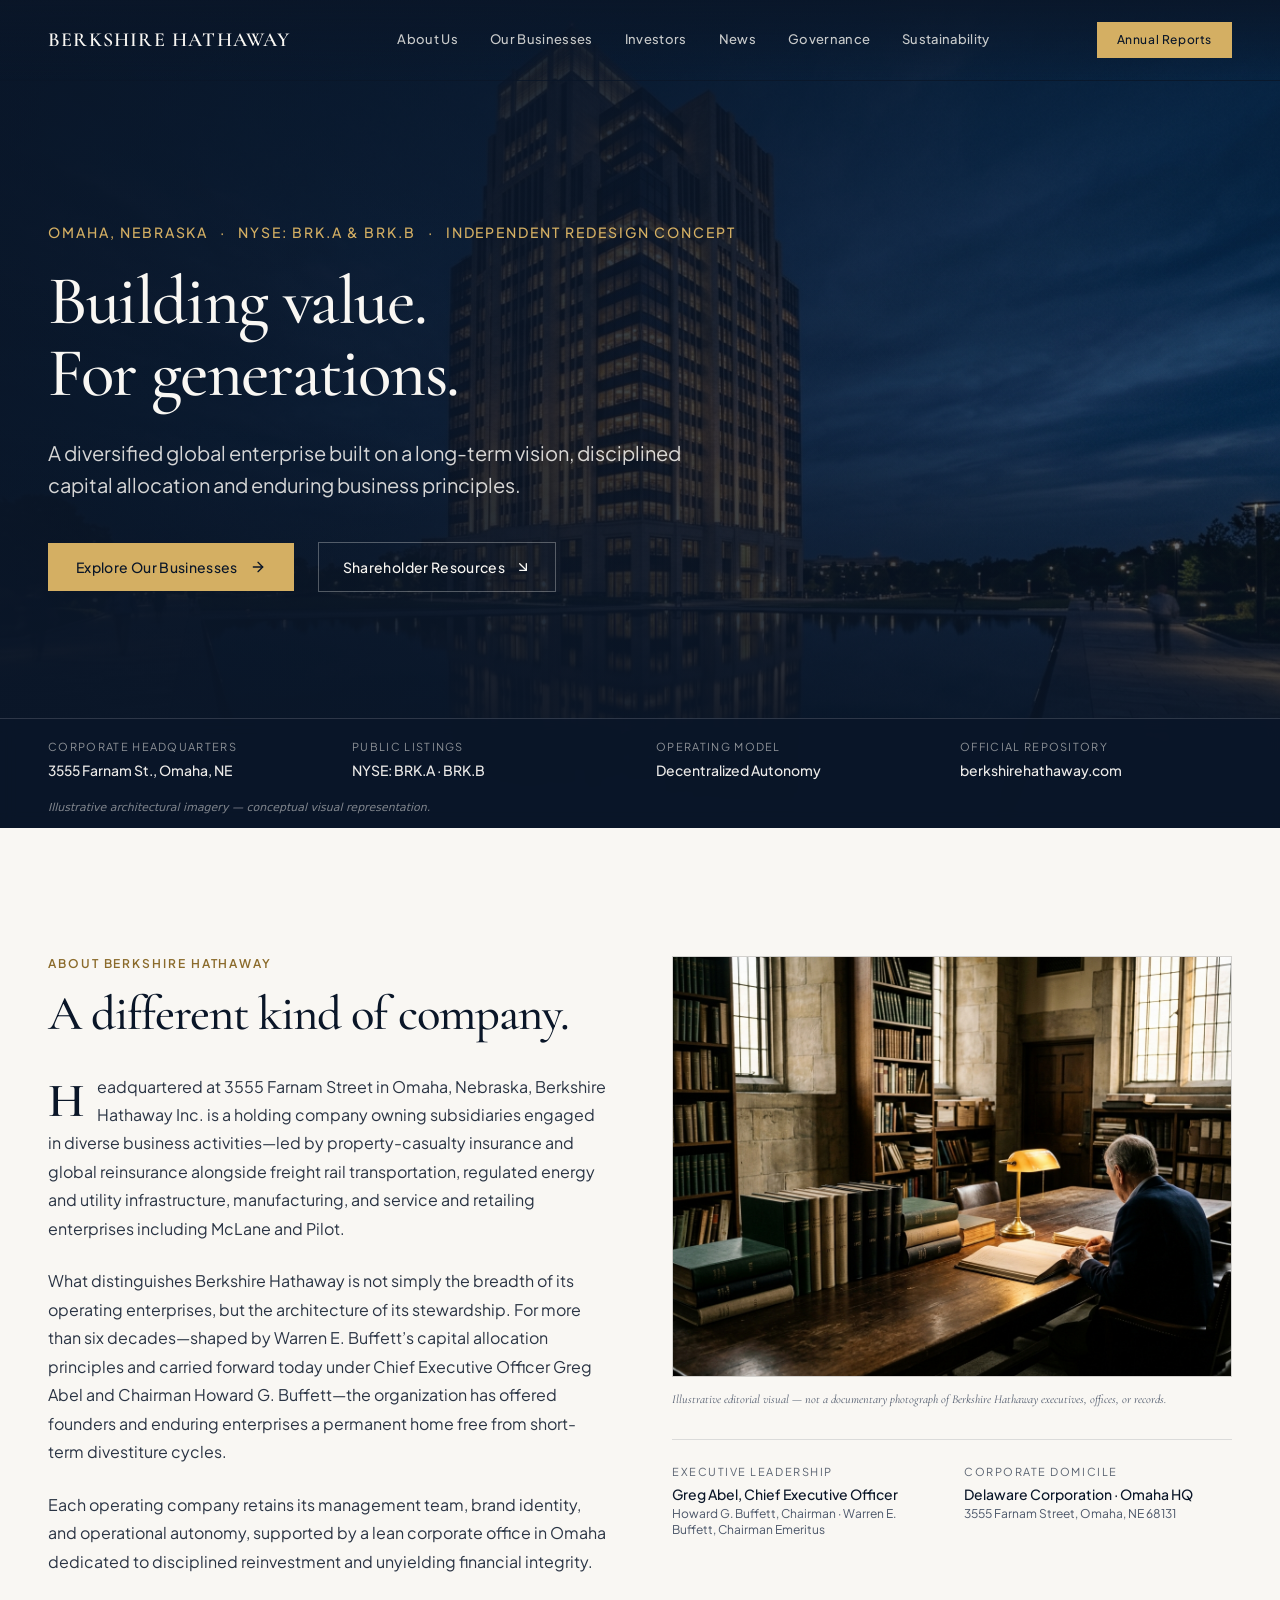
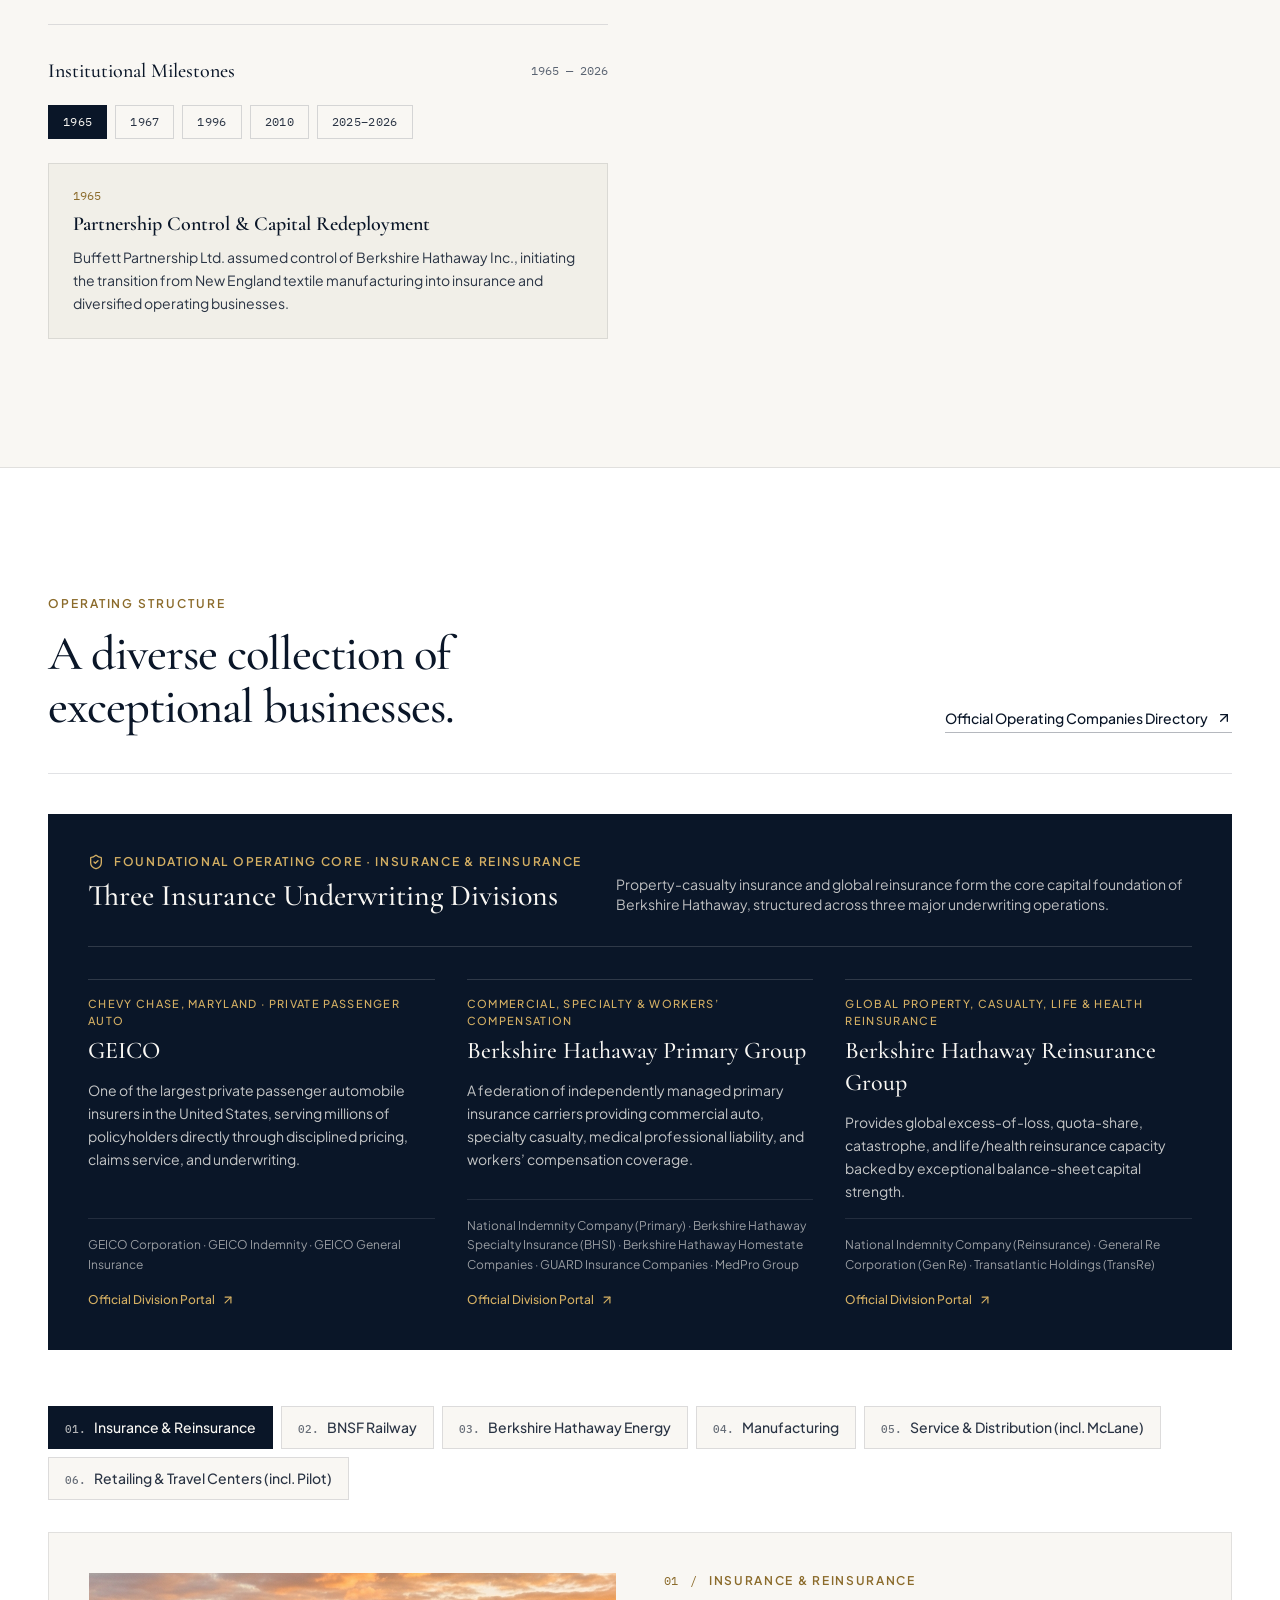
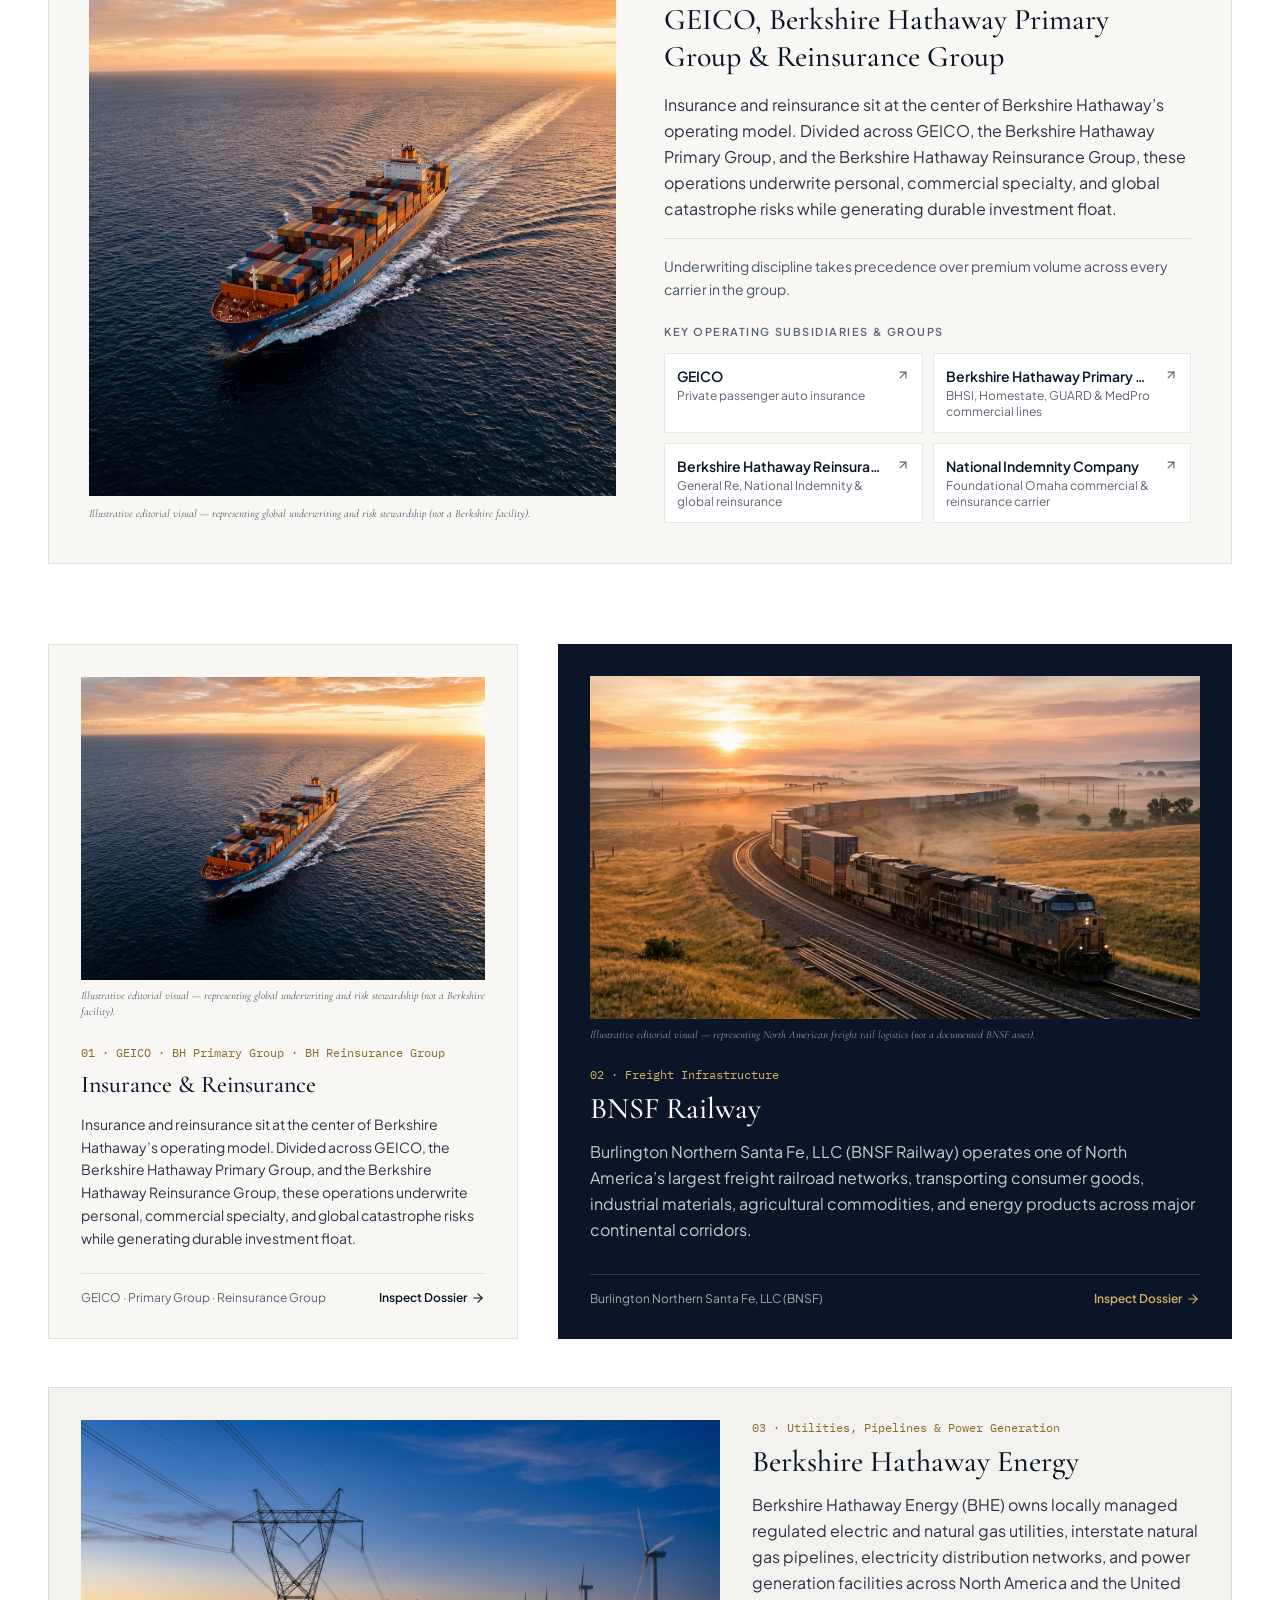
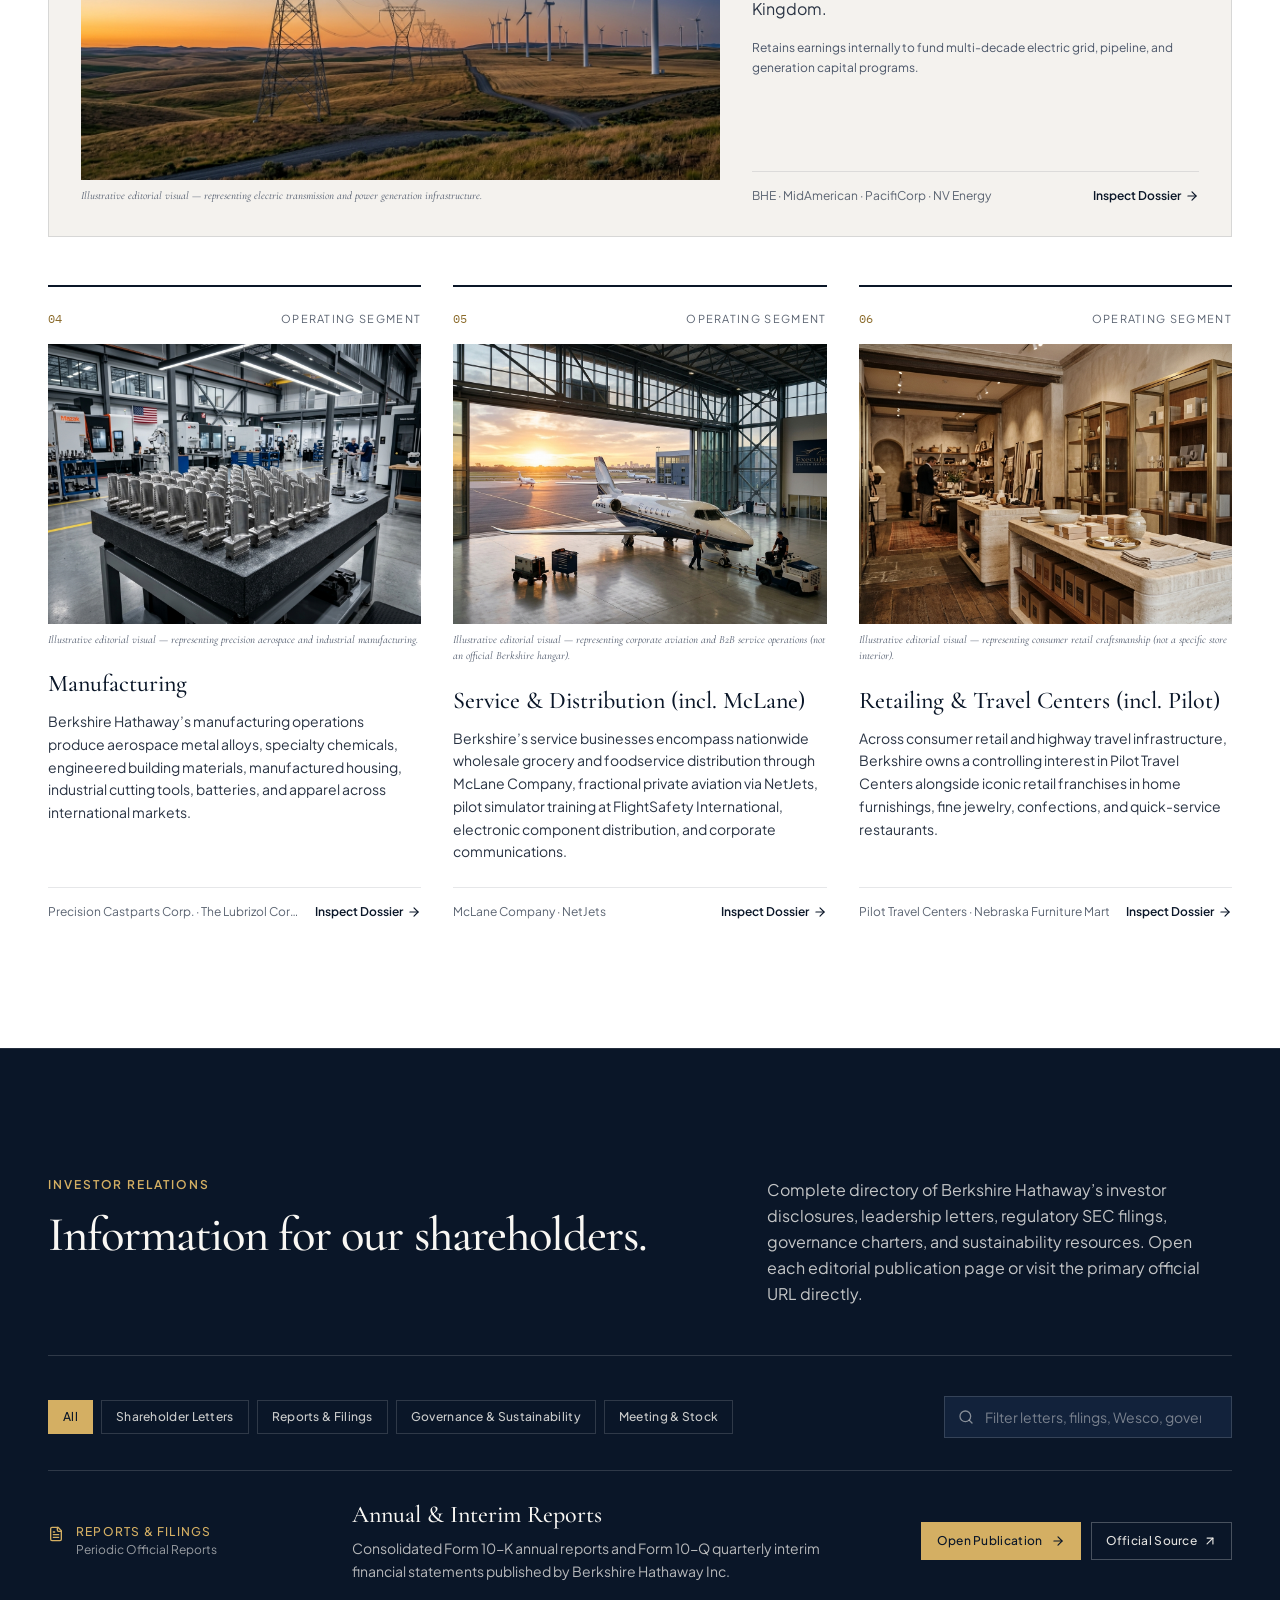
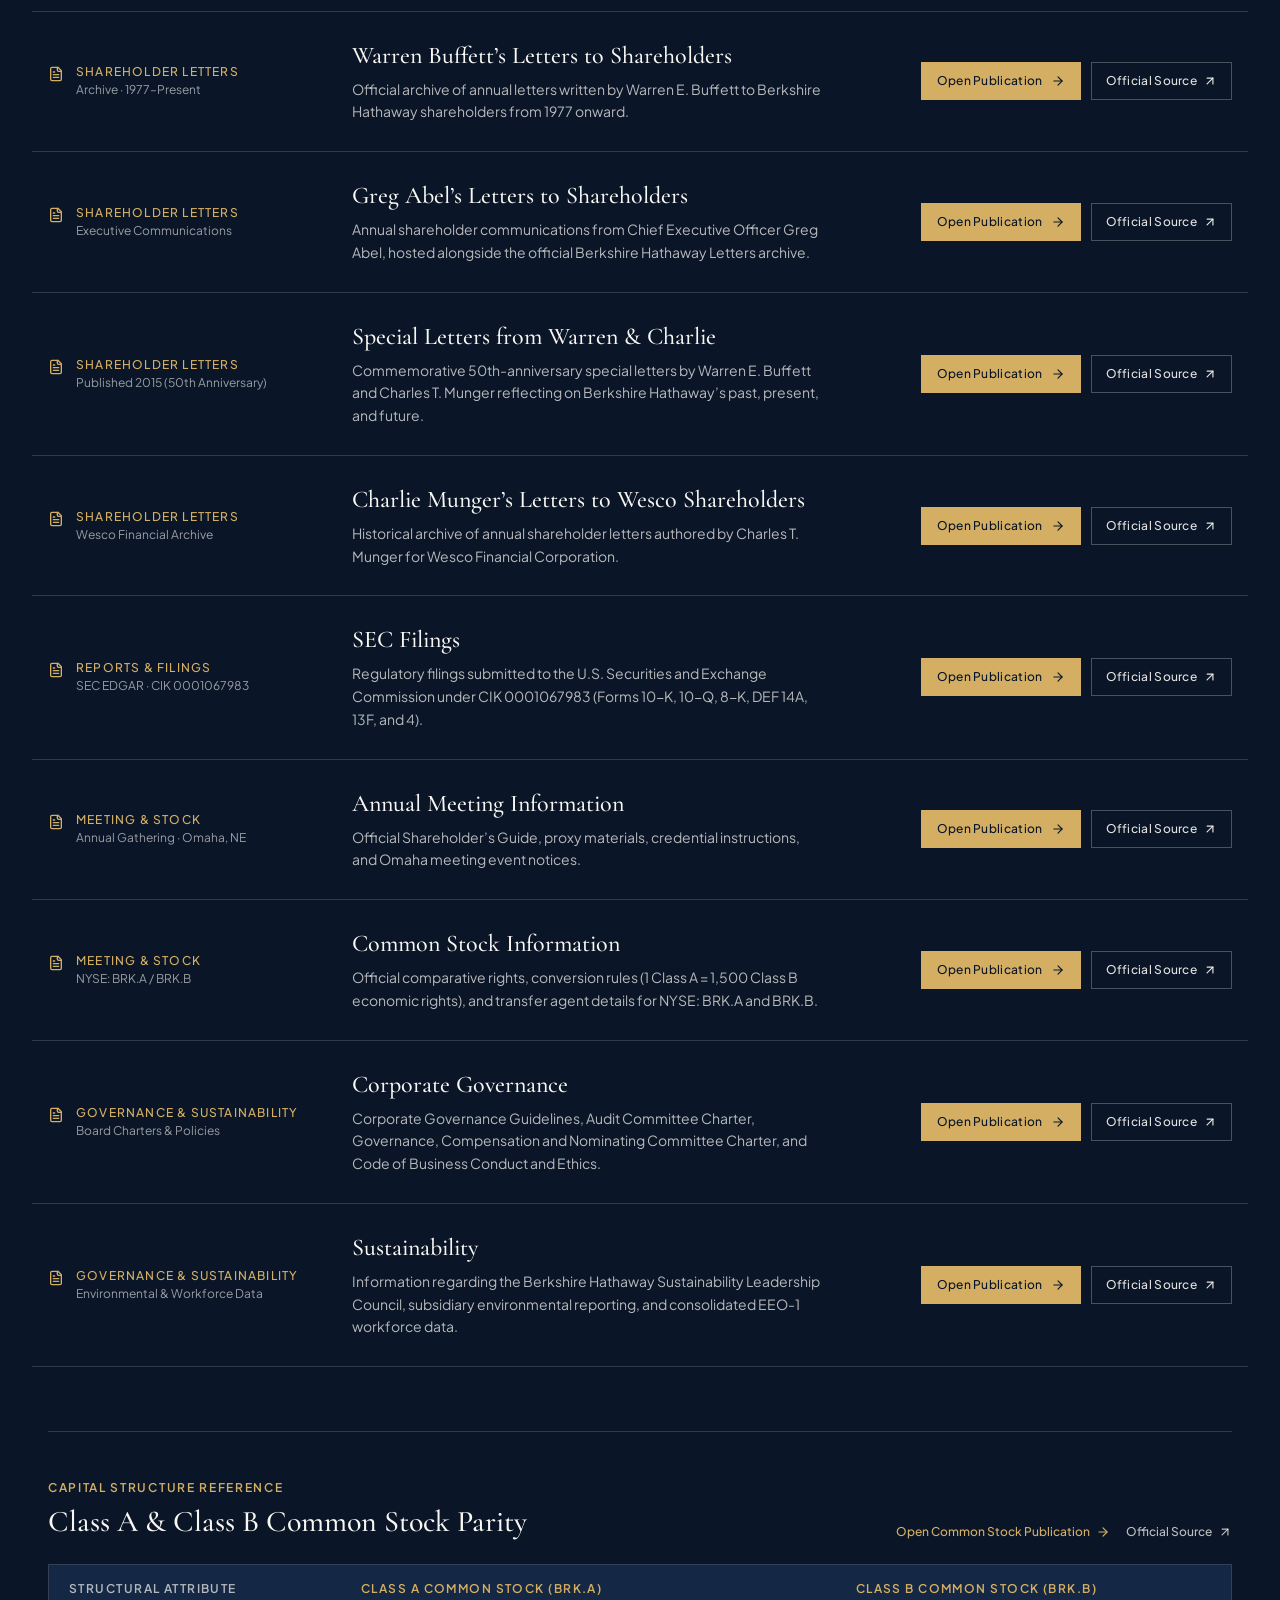
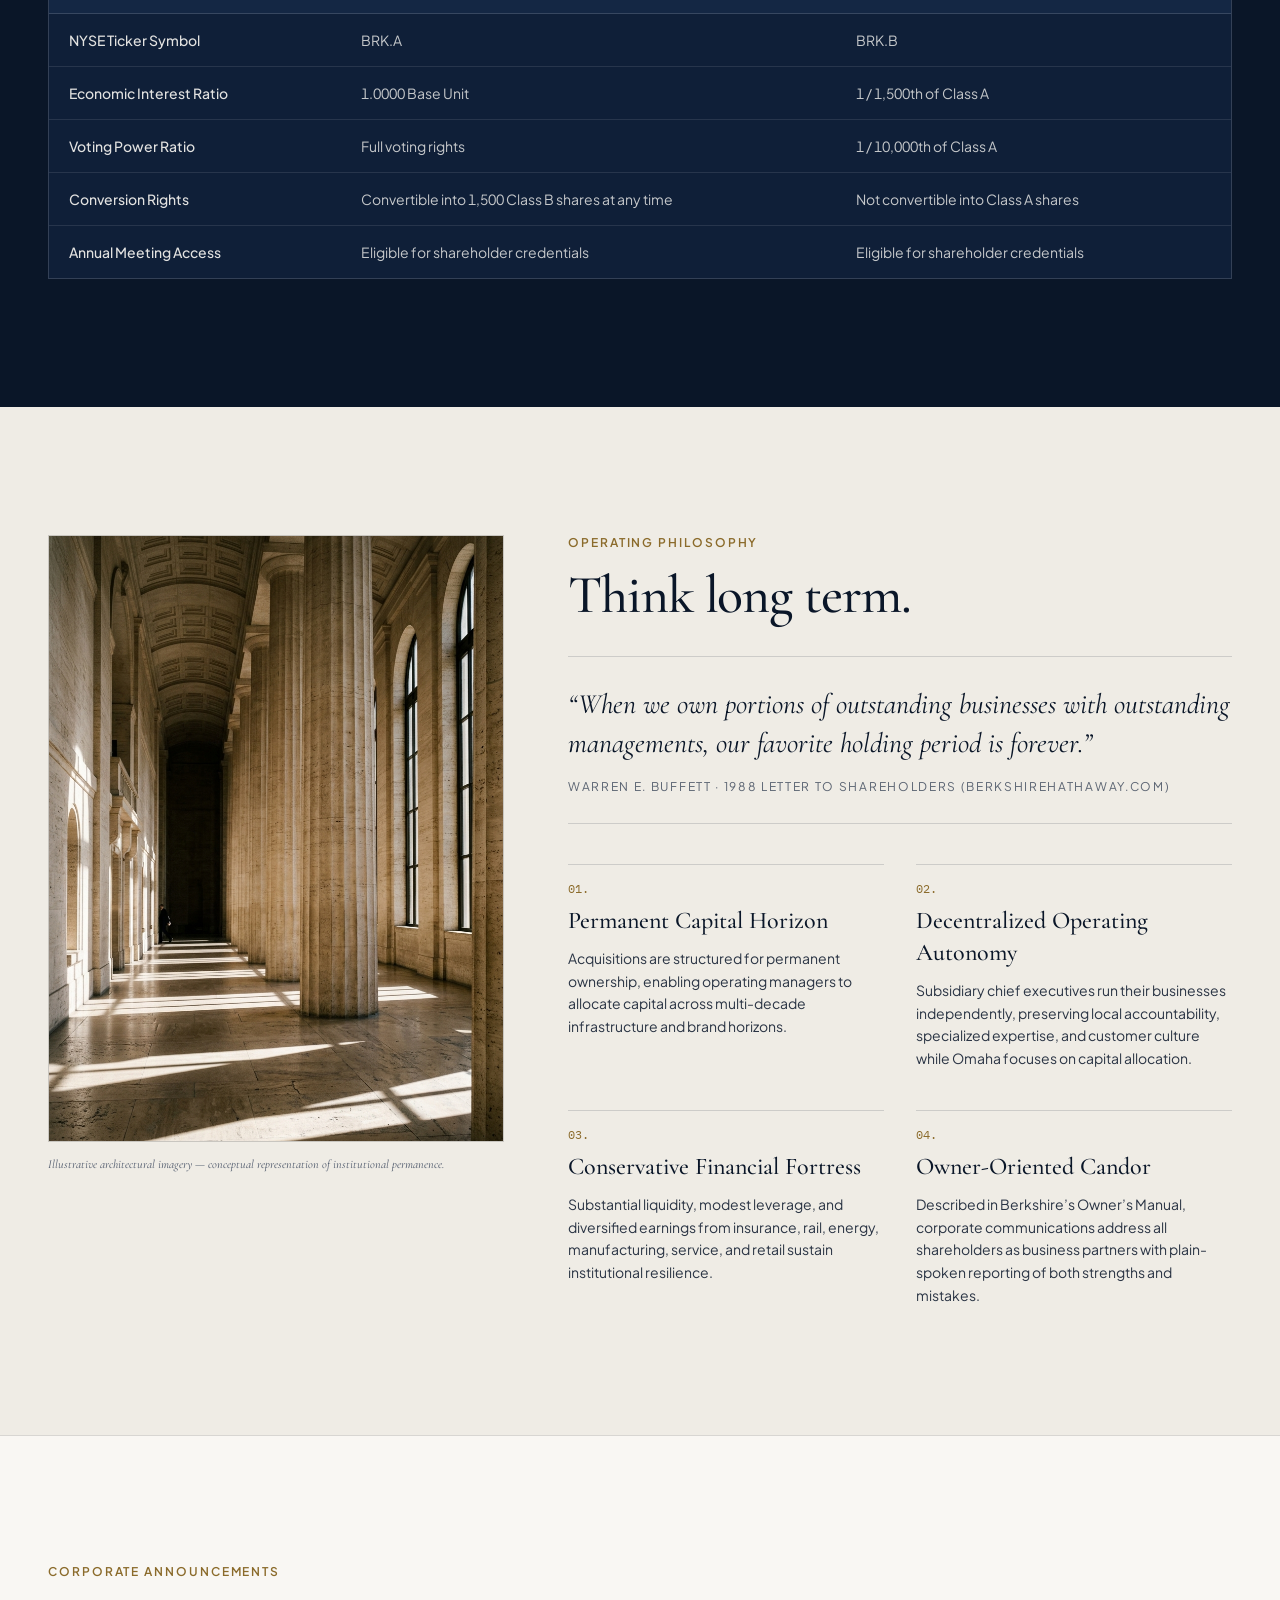
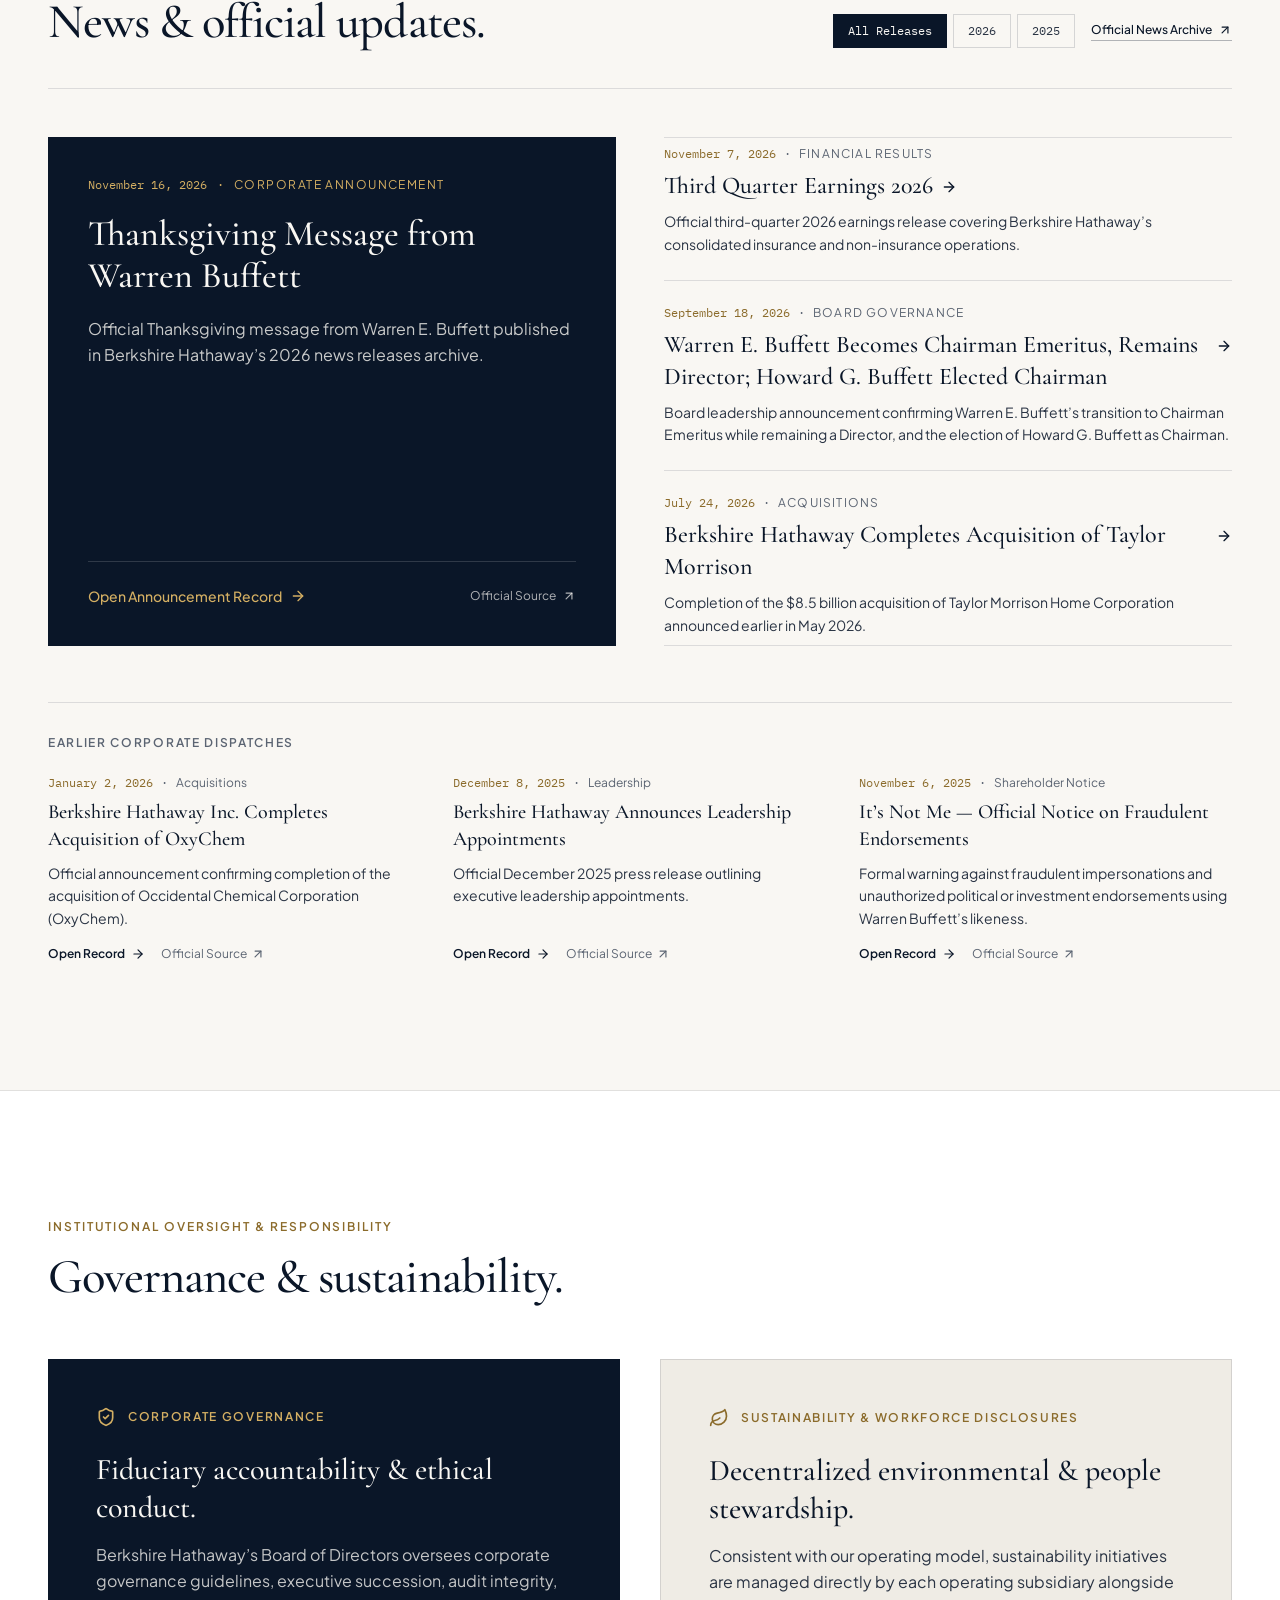
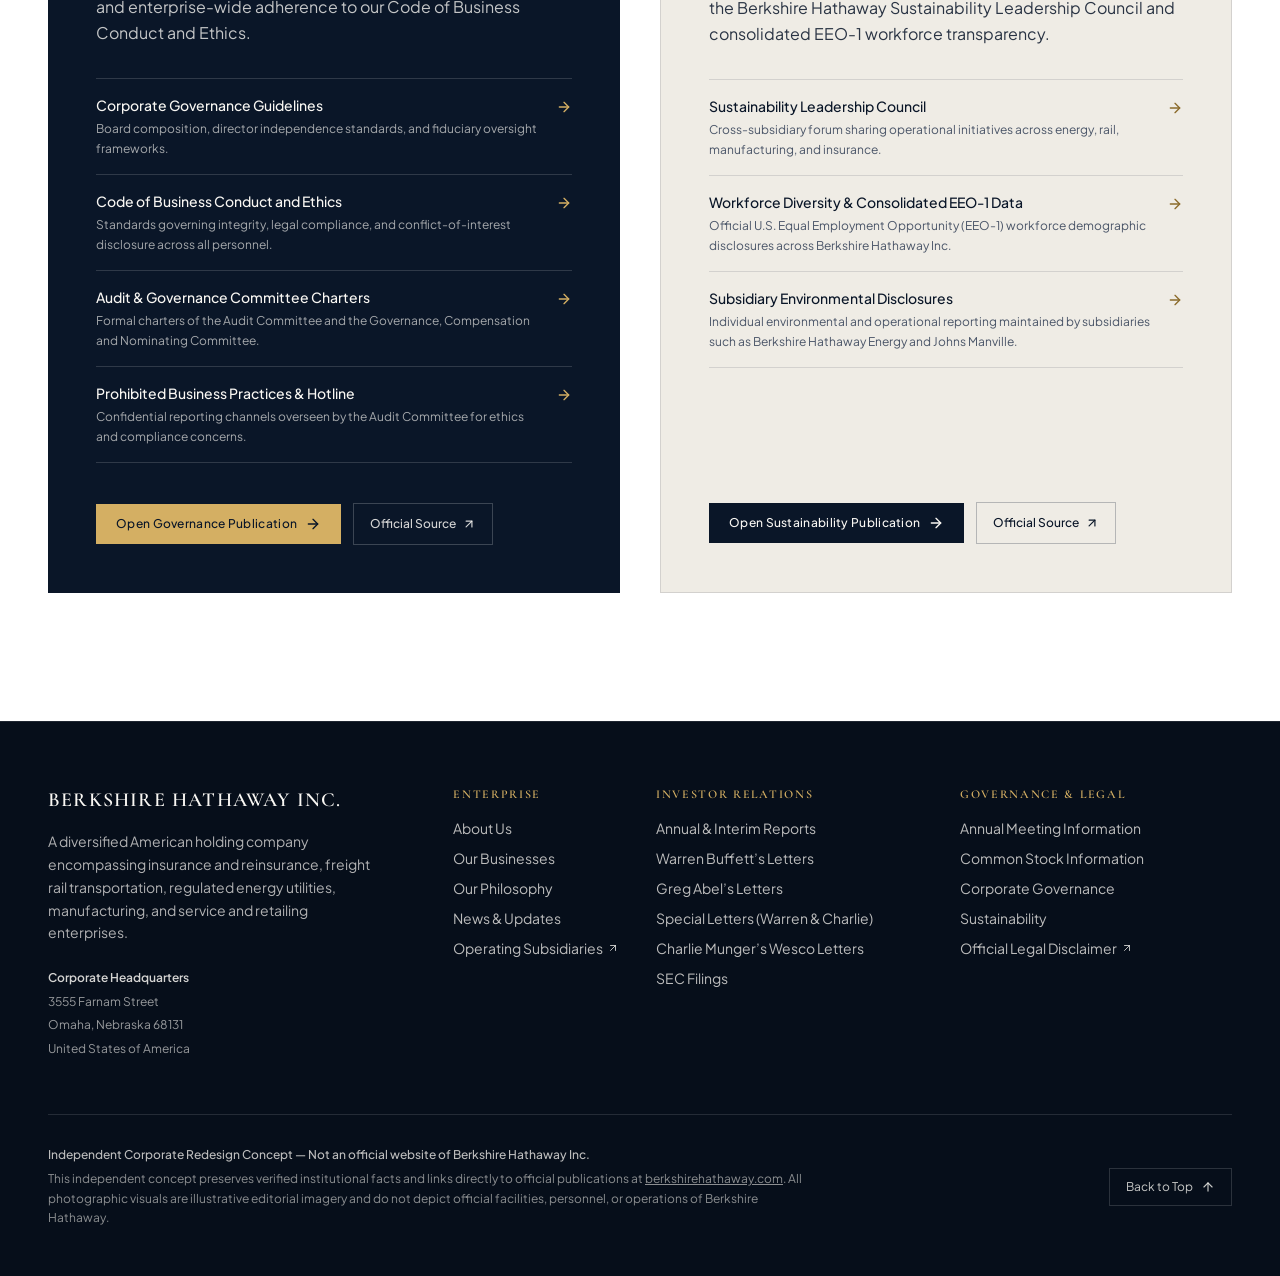
==== commit 56fadeee: "refactor: update data models and business section Refactor core data structures to support enhanced " ====
--- a/docs/index.html
+++ b/docs/index.html
@@ -21,8 +21,8 @@
       href="https://fonts.googleapis.com/css2?family=Cormorant+Garamond:ital,wght@0,400;0,500;0,600;0,700;1,400;1,500&family=IBM+Plex+Mono:wght@400;500&family=Plus+Jakarta+Sans:wght@400;500;600;700&display=swap"
       rel="stylesheet"
     />
-    <script type="module" crossorigin src="./assets/index-CKzjhnIT.js"></script>
-    <link rel="stylesheet" crossorigin href="./assets/index-DWX8AxfG.css">
+    <script type="module" crossorigin src="./assets/index-CSkW5IA7.js"></script>
+    <link rel="stylesheet" crossorigin href="./assets/index-KDx65TLA.css">
   </head>
   <body class="bg-[#F7F5F0] text-[#111827] antialiased selection:bg-[#0B162B] selection:text-[#F7F5F0]">
     <div id="root"></div>
--- a/docs/assets/index-KDx65TLA.css
+++ b/docs/assets/index-KDx65TLA.css
@@ -0,0 +1,2 @@
+/*! tailwindcss v4.3.5 | MIT License | https://tailwindcss.com */
+@layer properties{@supports (((-webkit-hyphens:none)) and (not (margin-trim:block))) or ((-moz-orient:inline) and (not (color:rgb(from red r g b)))){*,:before,:after,::backdrop{--tw-translate-x:0;--tw-translate-y:0;--tw-translate-z:0;--tw-rotate-x:initial;--tw-rotate-y:initial;--tw-rotate-z:initial;--tw-skew-x:initial;--tw-skew-y:initial;--tw-space-y-reverse:0;--tw-divide-y-reverse:0;--tw-border-style:solid;--tw-gradient-position:initial;--tw-gradient-from:#0000;--tw-gradient-via:#0000;--tw-gradient-to:#0000;--tw-gradient-stops:initial;--tw-gradient-via-stops:initial;--tw-gradient-from-position:0%;--tw-gradient-via-position:50%;--tw-gradient-to-position:100%;--tw-leading:initial;--tw-font-weight:initial;--tw-tracking:initial;--tw-ordinal:initial;--tw-slashed-zero:initial;--tw-numeric-figure:initial;--tw-numeric-spacing:initial;--tw-numeric-fraction:initial;--tw-blur:initial;--tw-brightness:initial;--tw-contrast:initial;--tw-grayscale:initial;--tw-hue-rotate:initial;--tw-invert:initial;--tw-opacity:initial;--tw-saturate:initial;--tw-sepia:initial;--tw-drop-shadow:initial;--tw-drop-shadow-color:initial;--tw-drop-shadow-alpha:100%;--tw-drop-shadow-size:initial;--tw-backdrop-blur:initial;--tw-backdrop-brightness:initial;--tw-backdrop-contrast:initial;--tw-backdrop-grayscale:initial;--tw-backdrop-hue-rotate:initial;--tw-backdrop-invert:initial;--tw-backdrop-opacity:initial;--tw-backdrop-saturate:initial;--tw-backdrop-sepia:initial;--tw-duration:initial;--tw-ease:initial;--tw-content:"";--tw-scale-x:1;--tw-scale-y:1;--tw-scale-z:1}}}@layer theme{:root,:host{--font-sans:"Plus Jakarta Sans", system-ui, -apple-system, sans-serif;--font-serif:"Cormorant Garamond", Georgia, "Times New Roman", serif;--font-mono:"IBM Plex Mono", ui-monospace, SFMono-Regular, monospace;--color-black:#000;--color-white:#fff;--spacing:.25rem;--container-sm:24rem;--container-xl:36rem;--container-2xl:42rem;--container-3xl:48rem;--container-4xl:56rem;--text-xs:.75rem;--text-xs--line-height:calc(1 / .75);--text-sm:.875rem;--text-sm--line-height:calc(1.25 / .875);--text-base:1rem;--text-base--line-height:calc(1.5 / 1);--text-lg:1.125rem;--text-lg--line-height:calc(1.75 / 1.125);--text-xl:1.25rem;--text-xl--line-height:calc(1.75 / 1.25);--text-2xl:1.5rem;--text-2xl--line-height:calc(2 / 1.5);--text-3xl:1.875rem;--text-3xl--line-height:calc(2.25 / 1.875);--text-4xl:2.25rem;--text-4xl--line-height:calc(2.5 / 2.25);--text-5xl:3rem;--text-5xl--line-height:1;--font-weight-normal:400;--font-weight-medium:500;--font-weight-semibold:600;--tracking-wide:.025em;--tracking-wider:.05em;--leading-tight:1.25;--leading-snug:1.375;--leading-relaxed:1.625;--ease-in:cubic-bezier(.4, 0, 1, 1);--ease-out:cubic-bezier(0, 0, .2, 1);--ease-in-out:cubic-bezier(.4, 0, .2, 1);--blur-sm:8px;--blur-md:12px;--default-transition-duration:.15s;--default-transition-timing-function:cubic-bezier(.4, 0, .2, 1);--default-font-family:var(--font-sans);--default-mono-font-family:var(--font-mono)}}@layer base{*,:after,:before,::backdrop{box-sizing:border-box;border:0 solid;margin:0;padding:0}::file-selector-button{box-sizing:border-box;border:0 solid;margin:0;padding:0}html,:host{-webkit-text-size-adjust:100%;tab-size:4;line-height:1.5;font-family:var(--default-font-family,-apple-system, BlinkMacSystemFont, "Segoe UI", Roboto, "Helvetica Neue", "Noto Sans", Arial, sans-serif, "Apple Color Emoji", "Segoe UI Emoji", "Segoe UI Symbol", "Noto Color Emoji");font-feature-settings:var(--default-font-feature-settings,normal);font-variation-settings:var(--default-font-variation-settings,normal);-webkit-tap-highlight-color:transparent}hr{height:0;color:inherit;border-top-width:1px}abbr:where([title]){-webkit-text-decoration:underline dotted;text-decoration:underline dotted}h1,h2,h3,h4,h5,h6{font-size:inherit;font-weight:inherit}a{color:inherit;-webkit-text-decoration:inherit;-webkit-text-decoration:inherit;-webkit-text-decoration:inherit;-webkit-text-decoration:inherit;text-decoration:inherit}b,strong{font-weight:bolder}code,kbd,samp,pre{font-family:var(--default-mono-font-family,ui-monospace, SFMono-Regular, Menlo, Monaco, Consolas, "Liberation Mono", "Courier New", monospace);font-feature-settings:var(--default-mono-font-feature-settings,normal);font-variation-settings:var(--default-mono-font-variation-settings,normal);font-size:1em}small{font-size:80%}sub,sup{vertical-align:baseline;font-size:75%;line-height:0;position:relative}sub{bottom:-.25em}sup{top:-.5em}table{text-indent:0;border-color:inherit;border-collapse:collapse}:-moz-focusring:where(:not(iframe)){outline:auto}progress{vertical-align:baseline}summary{display:list-item}ol,ul,menu{list-style:none}img,svg,video,canvas,audio,iframe,embed,object{vertical-align:middle;display:block}img,video{max-width:100%;height:auto}button,input,select,optgroup,textarea{font:inherit;font-feature-settings:inherit;font-variation-settings:inherit;letter-spacing:inherit;color:inherit;opacity:1;background-color:#0000;border-radius:0}::file-selector-button{font:inherit;font-feature-settings:inherit;font-variation-settings:inherit;letter-spacing:inherit;color:inherit;opacity:1;background-color:#0000;border-radius:0}:where(select:is([multiple],[size])) optgroup{font-weight:bolder}:where(select:is([multiple],[size])) optgroup option{padding-inline-start:20px}::file-selector-button{margin-inline-end:4px}::placeholder{opacity:1}@supports (not ((-webkit-appearance:-apple-pay-button))) or (contain-intrinsic-size:1px){::placeholder{color:currentColor}@supports (color:color-mix(in lab, red, red)){::placeholder{color:color-mix(in oklab, currentcolor 50%, transparent)}}}textarea{resize:vertical}::-webkit-search-decoration{-webkit-appearance:none}::-webkit-date-and-time-value{min-height:1lh;text-align:inherit}::-webkit-datetime-edit{display:inline-flex}::-webkit-datetime-edit-fields-wrapper{padding:0}::-webkit-datetime-edit{padding-block:0}::-webkit-datetime-edit-year-field{padding-block:0}::-webkit-datetime-edit-month-field{padding-block:0}::-webkit-datetime-edit-day-field{padding-block:0}::-webkit-datetime-edit-hour-field{padding-block:0}::-webkit-datetime-edit-minute-field{padding-block:0}::-webkit-datetime-edit-second-field{padding-block:0}::-webkit-datetime-edit-millisecond-field{padding-block:0}::-webkit-datetime-edit-meridiem-field{padding-block:0}::-webkit-calendar-picker-indicator{line-height:1}:-moz-ui-invalid{box-shadow:none}button,input:where([type=button],[type=reset],[type=submit]){appearance:button}::file-selector-button{appearance:button}::-webkit-inner-spin-button{height:auto}::-webkit-outer-spin-button{height:auto}[hidden]:where(:not([hidden=until-found])){display:none!important}html{font-family:var(--font-sans);scroll-padding-top:5rem}h1,h2,h3,.font-editorial{font-family:var(--font-serif)}:focus-visible{outline-offset:3px;outline:2px solid #a8843d}}@layer components;@layer utilities{.pointer-events-none{pointer-events:none}.visible{visibility:visible}.sr-only{clip-path:inset(50%);white-space:nowrap;border-width:0;width:1px;height:1px;margin:-1px;padding:0;position:absolute;overflow:hidden}.absolute{position:absolute}.fixed{position:fixed}.relative{position:relative}.static{position:static}.inset-0{inset:0}.inset-x-0{inset-inline:0}.top-0{top:0}.top-1\/2{top:50%}.left-3\.5{left:calc(var(--spacing) * 3.5)}.z-10{z-index:10}.z-50{z-index:50}.z-\[60\]{z-index:60}.order-1{order:1}.order-2{order:2}.container{width:100%}@media (width>=40rem){.container{max-width:40rem}}@media (width>=48rem){.container{max-width:48rem}}@media (width>=64rem){.container{max-width:64rem}}@media (width>=80rem){.container{max-width:80rem}}@media (width>=96rem){.container{max-width:96rem}}.-mx-2{margin-inline:calc(var(--spacing) * -2)}.mx-auto{margin-inline:auto}.mt-0\.5{margin-top:calc(var(--spacing) * .5)}.mt-1{margin-top:var(--spacing)}.mt-1\.5{margin-top:calc(var(--spacing) * 1.5)}.mt-2{margin-top:calc(var(--spacing) * 2)}.mt-2\.5{margin-top:calc(var(--spacing) * 2.5)}.mt-3{margin-top:calc(var(--spacing) * 3)}.mt-3\.5{margin-top:calc(var(--spacing) * 3.5)}.mt-4{margin-top:calc(var(--spacing) * 4)}.mt-5{margin-top:calc(var(--spacing) * 5)}.mt-6{margin-top:calc(var(--spacing) * 6)}.mt-7{margin-top:calc(var(--spacing) * 7)}.mt-8{margin-top:calc(var(--spacing) * 8)}.mt-10{margin-top:calc(var(--spacing) * 10)}.mt-12{margin-top:calc(var(--spacing) * 12)}.mt-14{margin-top:calc(var(--spacing) * 14)}.mt-16{margin-top:calc(var(--spacing) * 16)}.mt-20{margin-top:calc(var(--spacing) * 20)}.mr-2{margin-right:calc(var(--spacing) * 2)}.mb-1{margin-bottom:var(--spacing)}.mb-1\.5{margin-bottom:calc(var(--spacing) * 1.5)}.mb-2{margin-bottom:calc(var(--spacing) * 2)}.mb-2\.5{margin-bottom:calc(var(--spacing) * 2.5)}.mb-3{margin-bottom:calc(var(--spacing) * 3)}.mb-4{margin-bottom:calc(var(--spacing) * 4)}.mb-5{margin-bottom:calc(var(--spacing) * 5)}.mb-6{margin-bottom:calc(var(--spacing) * 6)}.mb-8{margin-bottom:calc(var(--spacing) * 8)}.mb-14{margin-bottom:calc(var(--spacing) * 14)}.line-clamp-1{-webkit-line-clamp:1;-webkit-box-orient:vertical;display:-webkit-box;overflow:hidden}.block{display:block}.contents{display:contents}.flex{display:flex}.grid{display:grid}.hidden{display:none}.inline{display:inline}.inline-block{display:inline-block}.inline-flex{display:inline-flex}.table{display:table}.aspect-\[3\/4\]{aspect-ratio:3/4}.aspect-\[4\/3\]{aspect-ratio:4/3}.aspect-\[16\/9\]{aspect-ratio:16/9}.h-3{height:calc(var(--spacing) * 3)}.h-3\.5{height:calc(var(--spacing) * 3.5)}.h-4{height:calc(var(--spacing) * 4)}.h-5{height:calc(var(--spacing) * 5)}.h-8{height:calc(var(--spacing) * 8)}.h-11{height:calc(var(--spacing) * 11)}.h-16{height:calc(var(--spacing) * 16)}.h-\[2px\]{height:2px}.h-full{height:100%}.max-h-\[380px\]{max-height:380px}.min-h-\[92vh\]{min-height:92vh}.min-h-\[144px\]{min-height:144px}.min-h-\[260px\]{min-height:260px}.min-h-screen{min-height:100vh}.w-3{width:calc(var(--spacing) * 3)}.w-3\.5{width:calc(var(--spacing) * 3.5)}.w-4{width:calc(var(--spacing) * 4)}.w-5{width:calc(var(--spacing) * 5)}.w-8{width:calc(var(--spacing) * 8)}.w-11{width:calc(var(--spacing) * 11)}.w-fit{width:fit-content}.w-full{width:100%}.max-w-2xl{max-width:var(--container-2xl)}.max-w-3xl{max-width:var(--container-3xl)}.max-w-4xl{max-width:var(--container-4xl)}.max-w-\[1360px\]{max-width:1360px}.max-w-prose{max-width:65ch}.max-w-sm{max-width:var(--container-sm)}.max-w-xl{max-width:var(--container-xl)}.min-w-0{min-width:0}.min-w-\[540px\]{min-width:540px}.min-w-\[560px\]{min-width:560px}.min-w-\[600px\]{min-width:600px}.flex-1{flex:1}.shrink-0{flex-shrink:0}.border-collapse{border-collapse:collapse}.origin-left{transform-origin:0}.-translate-y-1\/2{--tw-translate-y:calc(calc(1 / 2 * 100%) * -1);translate:var(--tw-translate-x) var(--tw-translate-y)}.translate-y-0\.5{--tw-translate-y:calc(var(--spacing) * .5);translate:var(--tw-translate-x) var(--tw-translate-y)}.transform{transform:var(--tw-rotate-x, ) var(--tw-rotate-y, ) var(--tw-rotate-z, ) var(--tw-skew-x, ) var(--tw-skew-y, )}.resize{resize:both}.grid-cols-1{grid-template-columns:repeat(1,minmax(0,1fr))}.flex-col{flex-direction:column}.flex-wrap{flex-wrap:wrap}.items-baseline{align-items:baseline}.items-center{align-items:center}.items-start{align-items:flex-start}.items-stretch{align-items:stretch}.justify-between{justify-content:space-between}.justify-center{justify-content:center}.justify-end{justify-content:flex-end}.gap-0\.5{gap:calc(var(--spacing) * .5)}.gap-1{gap:var(--spacing)}.gap-1\.5{gap:calc(var(--spacing) * 1.5)}.gap-2{gap:calc(var(--spacing) * 2)}.gap-2\.5{gap:calc(var(--spacing) * 2.5)}.gap-3{gap:calc(var(--spacing) * 3)}.gap-4{gap:calc(var(--spacing) * 4)}.gap-5{gap:calc(var(--spacing) * 5)}.gap-6{gap:calc(var(--spacing) * 6)}.gap-8{gap:calc(var(--spacing) * 8)}.gap-10{gap:calc(var(--spacing) * 10)}.gap-12{gap:calc(var(--spacing) * 12)}:where(.space-y-1>:not(:last-child)){--tw-space-y-reverse:0;margin-block-start:calc(var(--spacing) * var(--tw-space-y-reverse));margin-block-end:calc(var(--spacing) * calc(1 - var(--tw-space-y-reverse)))}:where(.space-y-1\.5>:not(:last-child)){--tw-space-y-reverse:0;margin-block-start:calc(calc(var(--spacing) * 1.5) * var(--tw-space-y-reverse));margin-block-end:calc(calc(var(--spacing) * 1.5) * calc(1 - var(--tw-space-y-reverse)))}:where(.space-y-2>:not(:last-child)){--tw-space-y-reverse:0;margin-block-start:calc(calc(var(--spacing) * 2) * var(--tw-space-y-reverse));margin-block-end:calc(calc(var(--spacing) * 2) * calc(1 - var(--tw-space-y-reverse)))}:where(.space-y-2\.5>:not(:last-child)){--tw-space-y-reverse:0;margin-block-start:calc(calc(var(--spacing) * 2.5) * var(--tw-space-y-reverse));margin-block-end:calc(calc(var(--spacing) * 2.5) * calc(1 - var(--tw-space-y-reverse)))}:where(.space-y-3>:not(:last-child)){--tw-space-y-reverse:0;margin-block-start:calc(calc(var(--spacing) * 3) * var(--tw-space-y-reverse));margin-block-end:calc(calc(var(--spacing) * 3) * calc(1 - var(--tw-space-y-reverse)))}:where(.space-y-4>:not(:last-child)){--tw-space-y-reverse:0;margin-block-start:calc(calc(var(--spacing) * 4) * var(--tw-space-y-reverse));margin-block-end:calc(calc(var(--spacing) * 4) * calc(1 - var(--tw-space-y-reverse)))}:where(.space-y-5>:not(:last-child)){--tw-space-y-reverse:0;margin-block-start:calc(calc(var(--spacing) * 5) * var(--tw-space-y-reverse));margin-block-end:calc(calc(var(--spacing) * 5) * calc(1 - var(--tw-space-y-reverse)))}:where(.space-y-6>:not(:last-child)){--tw-space-y-reverse:0;margin-block-start:calc(calc(var(--spacing) * 6) * var(--tw-space-y-reverse));margin-block-end:calc(calc(var(--spacing) * 6) * calc(1 - var(--tw-space-y-reverse)))}:where(.space-y-8>:not(:last-child)){--tw-space-y-reverse:0;margin-block-start:calc(calc(var(--spacing) * 8) * var(--tw-space-y-reverse));margin-block-end:calc(calc(var(--spacing) * 8) * calc(1 - var(--tw-space-y-reverse)))}:where(.space-y-12>:not(:last-child)){--tw-space-y-reverse:0;margin-block-start:calc(calc(var(--spacing) * 12) * var(--tw-space-y-reverse));margin-block-end:calc(calc(var(--spacing) * 12) * calc(1 - var(--tw-space-y-reverse)))}.gap-x-3{column-gap:calc(var(--spacing) * 3)}.gap-x-8{column-gap:calc(var(--spacing) * 8)}.gap-y-1{row-gap:var(--spacing)}.gap-y-10{row-gap:calc(var(--spacing) * 10)}:where(.divide-y>:not(:last-child)){--tw-divide-y-reverse:0;border-bottom-style:var(--tw-border-style);border-top-style:var(--tw-border-style);border-top-width:calc(1px * var(--tw-divide-y-reverse));border-bottom-width:calc(1px * calc(1 - var(--tw-divide-y-reverse)))}:where(.divide-\[\#0A1628\]\/10>:not(:last-child)){border-color:oklab(19.9764% -.00817466 -.0394435/.1)}:where(.divide-\[\#0A1628\]\/12>:not(:last-child)){border-color:oklab(19.9764% -.00817466 -.0394435/.12)}:where(.divide-white\/15>:not(:last-child)){border-color:#ffffff26}@supports (color:color-mix(in lab, red, red)){:where(.divide-white\/15>:not(:last-child)){border-color:color-mix(in oklab, var(--color-white) 15%, transparent)}}.self-start{align-self:flex-start}.truncate{text-overflow:ellipsis;white-space:nowrap;overflow:hidden}.overflow-hidden{overflow:hidden}.overflow-x-auto{overflow-x:auto}.overflow-y-auto{overflow-y:auto}.scroll-smooth{scroll-behavior:smooth}.border{border-style:var(--tw-border-style);border-width:1px}.border-y{border-block-style:var(--tw-border-style);border-block-width:1px}.border-t{border-top-style:var(--tw-border-style);border-top-width:1px}.border-t-2{border-top-style:var(--tw-border-style);border-top-width:2px}.border-b{border-bottom-style:var(--tw-border-style);border-bottom-width:1px}.border-\[\#0A1628\]{border-color:#0a1628}.border-\[\#0A1628\]\/10{border-color:oklab(19.9764% -.00817466 -.0394435/.1)}.border-\[\#0A1628\]\/12{border-color:oklab(19.9764% -.00817466 -.0394435/.12)}.border-\[\#0A1628\]\/15{border-color:oklab(19.9764% -.00817466 -.0394435/.15)}.border-\[\#0A1628\]\/20{border-color:oklab(19.9764% -.00817466 -.0394435/.2)}.border-\[\#0A1628\]\/25{border-color:oklab(19.9764% -.00817466 -.0394435/.25)}.border-\[\#0A1628\]\/30{border-color:oklab(19.9764% -.00817466 -.0394435/.3)}.border-\[\#D4AF63\]{border-color:#d4af63}.border-\[\#F9F7F3\]\/30{border-color:oklab(97.6563% .000541449 .0056929/.3)}.border-transparent{border-color:#0000}.border-white\/10{border-color:#ffffff1a}@supports (color:color-mix(in lab, red, red)){.border-white\/10{border-color:color-mix(in oklab, var(--color-white) 10%, transparent)}}.border-white\/12{border-color:#ffffff1f}@supports (color:color-mix(in lab, red, red)){.border-white\/12{border-color:color-mix(in oklab, var(--color-white) 12%, transparent)}}.border-white\/15{border-color:#ffffff26}@supports (color:color-mix(in lab, red, red)){.border-white\/15{border-color:color-mix(in oklab, var(--color-white) 15%, transparent)}}.border-white\/20{border-color:#fff3}@supports (color:color-mix(in lab, red, red)){.border-white\/20{border-color:color-mix(in oklab, var(--color-white) 20%, transparent)}}.border-white\/25{border-color:#ffffff40}@supports (color:color-mix(in lab, red, red)){.border-white\/25{border-color:color-mix(in oklab, var(--color-white) 25%, transparent)}}.bg-\[\#0A1628\]{background-color:#0a1628}.bg-\[\#0A1628\]\/85{background-color:oklab(19.9764% -.00817466 -.0394435/.85)}.bg-\[\#0A1628\]\/95{background-color:oklab(19.9764% -.00817466 -.0394435/.95)}.bg-\[\#0F1F38\]{background-color:#0f1f38}.bg-\[\#060E1A\]{background-color:#060e1a}.bg-\[\#12223B\]{background-color:#12223b}.bg-\[\#142744\]{background-color:#142744}.bg-\[\#D4AF63\]{background-color:#d4af63}.bg-\[\#E4DFD5\]{background-color:#e4dfd5}.bg-\[\#EFECE5\]{background-color:#efece5}.bg-\[\#EFECE5\]\/65{background-color:oklab(94.3475% .000435919 .00987327/.65)}.bg-\[\#EFECE5\]\/75{background-color:oklab(94.3476% .000435919 .00987327/.75)}.bg-\[\#F7F5F0\]{background-color:#f7f5f0}.bg-\[\#F9F7F3\]{background-color:#f9f7f3}.bg-\[\#FFFFFF\]{background-color:#fff}.bg-transparent{background-color:#0000}.bg-white{background-color:var(--color-white)}.bg-gradient-to-b{--tw-gradient-position:to bottom in oklab;background-image:linear-gradient(var(--tw-gradient-stops))}.bg-gradient-to-br{--tw-gradient-position:to bottom right in oklab;background-image:linear-gradient(var(--tw-gradient-stops))}.bg-gradient-to-r{--tw-gradient-position:to right in oklab;background-image:linear-gradient(var(--tw-gradient-stops))}.bg-gradient-to-t{--tw-gradient-position:to top in oklab;background-image:linear-gradient(var(--tw-gradient-stops))}.from-\[\#0A1628\]{--tw-gradient-from:#0a1628;--tw-gradient-stops:var(--tw-gradient-via-stops,var(--tw-gradient-position), var(--tw-gradient-from) var(--tw-gradient-from-position), var(--tw-gradient-to) var(--tw-gradient-to-position))}.from-\[\#0A1628\]\/80{--tw-gradient-from:oklab(19.9764% -.00817466 -.0394435/.8);--tw-gradient-stops:var(--tw-gradient-via-stops,var(--tw-gradient-position), var(--tw-gradient-from) var(--tw-gradient-from-position), var(--tw-gradient-to) var(--tw-gradient-to-position))}.from-\[\#0A1628\]\/95{--tw-gradient-from:oklab(19.9764% -.00817466 -.0394435/.95);--tw-gradient-stops:var(--tw-gradient-via-stops,var(--tw-gradient-position), var(--tw-gradient-from) var(--tw-gradient-from-position), var(--tw-gradient-to) var(--tw-gradient-to-position))}.from-\[\#0F1D32\]{--tw-gradient-from:#0f1d32;--tw-gradient-stops:var(--tw-gradient-via-stops,var(--tw-gradient-position), var(--tw-gradient-from) var(--tw-gradient-from-position), var(--tw-gradient-to) var(--tw-gradient-to-position))}.via-\[\#0A1628\]\/78{--tw-gradient-via:oklab(19.9764% -.00817466 -.0394435/.78);--tw-gradient-via-stops:var(--tw-gradient-position), var(--tw-gradient-from) var(--tw-gradient-from-position), var(--tw-gradient-via) var(--tw-gradient-via-position), var(--tw-gradient-to) var(--tw-gradient-to-position);--tw-gradient-stops:var(--tw-gradient-via-stops)}.via-transparent{--tw-gradient-via:transparent;--tw-gradient-via-stops:var(--tw-gradient-position), var(--tw-gradient-from) var(--tw-gradient-from-position), var(--tw-gradient-via) var(--tw-gradient-via-position), var(--tw-gradient-to) var(--tw-gradient-to-position);--tw-gradient-stops:var(--tw-gradient-via-stops)}.to-\[\#0A1628\]\/35{--tw-gradient-to:oklab(19.9764% -.00817466 -.0394435/.35);--tw-gradient-stops:var(--tw-gradient-via-stops,var(--tw-gradient-position), var(--tw-gradient-from) var(--tw-gradient-from-position), var(--tw-gradient-to) var(--tw-gradient-to-position))}.to-\[\#0A1628\]\/60{--tw-gradient-to:oklab(19.9764% -.00817466 -.0394435/.6);--tw-gradient-stops:var(--tw-gradient-via-stops,var(--tw-gradient-position), var(--tw-gradient-from) var(--tw-gradient-from-position), var(--tw-gradient-to) var(--tw-gradient-to-position))}.to-\[\#1A2D4A\]{--tw-gradient-to:#1a2d4a;--tw-gradient-stops:var(--tw-gradient-via-stops,var(--tw-gradient-position), var(--tw-gradient-from) var(--tw-gradient-from-position), var(--tw-gradient-to) var(--tw-gradient-to-position))}.to-transparent{--tw-gradient-to:transparent;--tw-gradient-stops:var(--tw-gradient-via-stops,var(--tw-gradient-position), var(--tw-gradient-from) var(--tw-gradient-from-position), var(--tw-gradient-to) var(--tw-gradient-to-position))}.object-cover{object-fit:cover}.object-\[18\%_55\%\]{object-position:18% 55%}.object-center{object-position:center}.p-3{padding:calc(var(--spacing) * 3)}.p-5{padding:calc(var(--spacing) * 5)}.p-6{padding:calc(var(--spacing) * 6)}.p-7{padding:calc(var(--spacing) * 7)}.p-8{padding:calc(var(--spacing) * 8)}.px-2{padding-inline:calc(var(--spacing) * 2)}.px-2\.5{padding-inline:calc(var(--spacing) * 2.5)}.px-3\.5{padding-inline:calc(var(--spacing) * 3.5)}.px-4{padding-inline:calc(var(--spacing) * 4)}.px-5{padding-inline:calc(var(--spacing) * 5)}.px-6{padding-inline:calc(var(--spacing) * 6)}.px-7{padding-inline:calc(var(--spacing) * 7)}.py-1{padding-block:var(--spacing)}.py-1\.5{padding-block:calc(var(--spacing) * 1.5)}.py-2{padding-block:calc(var(--spacing) * 2)}.py-2\.5{padding-block:calc(var(--spacing) * 2.5)}.py-3{padding-block:calc(var(--spacing) * 3)}.py-3\.5{padding-block:calc(var(--spacing) * 3.5)}.py-4{padding-block:calc(var(--spacing) * 4)}.py-5{padding-block:calc(var(--spacing) * 5)}.py-6{padding-block:calc(var(--spacing) * 6)}.py-7{padding-block:calc(var(--spacing) * 7)}.py-12{padding-block:calc(var(--spacing) * 12)}.py-14{padding-block:calc(var(--spacing) * 14)}.py-20{padding-block:calc(var(--spacing) * 20)}.pt-1{padding-top:var(--spacing)}.pt-2{padding-top:calc(var(--spacing) * 2)}.pt-3{padding-top:calc(var(--spacing) * 3)}.pt-4{padding-top:calc(var(--spacing) * 4)}.pt-6{padding-top:calc(var(--spacing) * 6)}.pt-8{padding-top:calc(var(--spacing) * 8)}.pt-12{padding-top:calc(var(--spacing) * 12)}.pt-16{padding-top:calc(var(--spacing) * 16)}.pt-32{padding-top:calc(var(--spacing) * 32)}.pr-0{padding-right:0}.pr-1{padding-right:var(--spacing)}.pr-4{padding-right:calc(var(--spacing) * 4)}.pb-0\.5{padding-bottom:calc(var(--spacing) * .5)}.pb-1{padding-bottom:var(--spacing)}.pb-3{padding-bottom:calc(var(--spacing) * 3)}.pb-8{padding-bottom:calc(var(--spacing) * 8)}.pb-10{padding-bottom:calc(var(--spacing) * 10)}.pb-12{padding-bottom:calc(var(--spacing) * 12)}.pb-14{padding-bottom:calc(var(--spacing) * 14)}.pb-16{padding-bottom:calc(var(--spacing) * 16)}.pl-10{padding-left:calc(var(--spacing) * 10)}.text-center{text-align:center}.text-left{text-align:left}.font-mono{font-family:var(--font-mono)}.font-sans{font-family:var(--font-sans)}.font-serif{font-family:var(--font-serif)}.text-2xl{font-size:var(--text-2xl);line-height:var(--tw-leading,var(--text-2xl--line-height))}.text-3xl{font-size:var(--text-3xl);line-height:var(--tw-leading,var(--text-3xl--line-height))}.text-base{font-size:var(--text-base);line-height:var(--tw-leading,var(--text-base--line-height))}.text-lg{font-size:var(--text-lg);line-height:var(--tw-leading,var(--text-lg--line-height))}.text-sm{font-size:var(--text-sm);line-height:var(--tw-leading,var(--text-sm--line-height))}.text-xl{font-size:var(--text-xl);line-height:var(--tw-leading,var(--text-xl--line-height))}.text-xs{font-size:var(--text-xs);line-height:var(--tw-leading,var(--text-xs--line-height))}.text-\[11px\]{font-size:11px}.text-\[13px\]{font-size:13px}.leading-\[1\.03\]{--tw-leading:1.03;line-height:1.03}.leading-\[1\.4\]{--tw-leading:1.4;line-height:1.4}.leading-\[1\.05\]{--tw-leading:1.05;line-height:1.05}.leading-\[1\.06\]{--tw-leading:1.06;line-height:1.06}.leading-\[1\.08\]{--tw-leading:1.08;line-height:1.08}.leading-\[1\.15\]{--tw-leading:1.15;line-height:1.15}.leading-\[1\.45\]{--tw-leading:1.45;line-height:1.45}.leading-\[1\.78\]{--tw-leading:1.78;line-height:1.78}.leading-\[1\.82\]{--tw-leading:1.82;line-height:1.82}.leading-relaxed{--tw-leading:var(--leading-relaxed);line-height:var(--leading-relaxed)}.leading-snug{--tw-leading:var(--leading-snug);line-height:var(--leading-snug)}.leading-tight{--tw-leading:var(--leading-tight);line-height:var(--leading-tight)}.font-medium{--tw-font-weight:var(--font-weight-medium);font-weight:var(--font-weight-medium)}.font-normal{--tw-font-weight:var(--font-weight-normal);font-weight:var(--font-weight-normal)}.font-semibold{--tw-font-weight:var(--font-weight-semibold);font-weight:var(--font-weight-semibold)}.tracking-\[-0\.02em\]{--tw-tracking:-.02em;letter-spacing:-.02em}.tracking-\[0\.1em\]{--tw-tracking:.1em;letter-spacing:.1em}.tracking-\[0\.06em\]{--tw-tracking:.06em;letter-spacing:.06em}.tracking-\[0\.11em\]{--tw-tracking:.11em;letter-spacing:.11em}.tracking-\[0\.12em\]{--tw-tracking:.12em;letter-spacing:.12em}.tracking-\[0\.14em\]{--tw-tracking:.14em;letter-spacing:.14em}.tracking-\[0\.16em\]{--tw-tracking:.16em;letter-spacing:.16em}.tracking-wide{--tw-tracking:var(--tracking-wide);letter-spacing:var(--tracking-wide)}.tracking-wider{--tw-tracking:var(--tracking-wider);letter-spacing:var(--tracking-wider)}.text-balance{text-wrap:balance}.whitespace-nowrap{white-space:nowrap}.text-\[\#0A1628\]{color:#0a1628}.text-\[\#0A1628\]\/75{color:oklab(19.9764% -.00817466 -.0394435/.75)}.text-\[\#1E293B\]{color:#1e293b}.text-\[\#2A3444\]{color:#2a3444}.text-\[\#4A5568\]{color:#4a5568}.text-\[\#5B6472\]{color:#5b6472}.text-\[\#8B6B2B\]{color:#8b6b2b}.text-\[\#111827\]{color:#111827}.text-\[\#D4AF63\]{color:#d4af63}.text-\[\#F9F7F3\]{color:#f9f7f3}.text-\[\#F9F7F3\]\/50{color:oklab(97.6563% .000541449 .0056929/.5)}.text-\[\#F9F7F3\]\/55{color:oklab(97.6563% .000541449 .0056929/.55)}.text-\[\#F9F7F3\]\/60{color:oklab(97.6563% .000541449 .0056929/.6)}.text-\[\#F9F7F3\]\/65{color:oklab(97.6563% .000541449 .0056929/.65)}.text-\[\#F9F7F3\]\/70{color:oklab(97.6563% .000541449 .0056929/.7)}.text-\[\#F9F7F3\]\/72{color:oklab(97.6563% .000541449 .0056929/.72)}.text-\[\#F9F7F3\]\/75{color:oklab(97.6563% .000541449 .0056929/.75)}.text-\[\#F9F7F3\]\/78{color:oklab(97.6563% .000541449 .0056929/.78)}.text-\[\#F9F7F3\]\/80{color:oklab(97.6563% .000541449 .0056929/.8)}.text-\[\#F9F7F3\]\/85{color:oklab(97.6563% .000541449 .0056929/.85)}.text-\[\#F9F7F3\]\/90{color:oklab(97.6563% .000541449 .0056929/.9)}.text-\[\#F9F7F3\]\/95{color:oklab(97.6563% .000541449 .0056929/.95)}.lowercase{text-transform:lowercase}.uppercase{text-transform:uppercase}.italic{font-style:italic}.tabular-nums{--tw-numeric-spacing:tabular-nums;font-variant-numeric:var(--tw-ordinal, ) var(--tw-slashed-zero, ) var(--tw-numeric-figure, ) var(--tw-numeric-spacing, ) var(--tw-numeric-fraction, )}.underline{text-decoration-line:underline}.antialiased{-webkit-font-smoothing:antialiased;-moz-osx-font-smoothing:grayscale}.opacity-70{opacity:.7}.opacity-75{opacity:.75}.blur{--tw-blur:blur(8px);filter:var(--tw-blur, ) var(--tw-brightness, ) var(--tw-contrast, ) var(--tw-grayscale, ) var(--tw-hue-rotate, ) var(--tw-invert, ) var(--tw-saturate, ) var(--tw-sepia, ) var(--tw-drop-shadow, )}.drop-shadow{--tw-drop-shadow-size:drop-shadow(0 1px 2px var(--tw-drop-shadow-color,#0000001a)) drop-shadow(0 1px 1px var(--tw-drop-shadow-color,#0000000f));--tw-drop-shadow:drop-shadow(0 1px 2px #0000001a) drop-shadow(0 1px 1px #0000000f);filter:var(--tw-blur, ) var(--tw-brightness, ) var(--tw-contrast, ) var(--tw-grayscale, ) var(--tw-hue-rotate, ) var(--tw-invert, ) var(--tw-saturate, ) var(--tw-sepia, ) var(--tw-drop-shadow, )}.filter{filter:var(--tw-blur, ) var(--tw-brightness, ) var(--tw-contrast, ) var(--tw-grayscale, ) var(--tw-hue-rotate, ) var(--tw-invert, ) var(--tw-saturate, ) var(--tw-sepia, ) var(--tw-drop-shadow, )}.filter\!{filter:var(--tw-blur, ) var(--tw-brightness, ) var(--tw-contrast, ) var(--tw-grayscale, ) var(--tw-hue-rotate, ) var(--tw-invert, ) var(--tw-saturate, ) var(--tw-sepia, ) var(--tw-drop-shadow, )!important}.backdrop-blur-md{--tw-backdrop-blur:blur(var(--blur-md));-webkit-backdrop-filter:var(--tw-backdrop-blur, ) var(--tw-backdrop-brightness, ) var(--tw-backdrop-contrast, ) var(--tw-backdrop-grayscale, ) var(--tw-backdrop-hue-rotate, ) var(--tw-backdrop-invert, ) var(--tw-backdrop-opacity, ) var(--tw-backdrop-saturate, ) var(--tw-backdrop-sepia, );backdrop-filter:var(--tw-backdrop-blur, ) var(--tw-backdrop-brightness, ) var(--tw-backdrop-contrast, ) var(--tw-backdrop-grayscale, ) var(--tw-backdrop-hue-rotate, ) var(--tw-backdrop-invert, ) var(--tw-backdrop-opacity, ) var(--tw-backdrop-saturate, ) var(--tw-backdrop-sepia, )}.backdrop-blur-sm{--tw-backdrop-blur:blur(var(--blur-sm));-webkit-backdrop-filter:var(--tw-backdrop-blur, ) var(--tw-backdrop-brightness, ) var(--tw-backdrop-contrast, ) var(--tw-backdrop-grayscale, ) var(--tw-backdrop-hue-rotate, ) var(--tw-backdrop-invert, ) var(--tw-backdrop-opacity, ) var(--tw-backdrop-saturate, ) var(--tw-backdrop-sepia, );backdrop-filter:var(--tw-backdrop-blur, ) var(--tw-backdrop-brightness, ) var(--tw-backdrop-contrast, ) var(--tw-backdrop-grayscale, ) var(--tw-backdrop-hue-rotate, ) var(--tw-backdrop-invert, ) var(--tw-backdrop-opacity, ) var(--tw-backdrop-saturate, ) var(--tw-backdrop-sepia, )}.transition{transition-property:color,background-color,border-color,outline-color,text-decoration-color,fill,stroke,--tw-gradient-from,--tw-gradient-via,--tw-gradient-to,opacity,box-shadow,transform,translate,scale,rotate,filter,-webkit-backdrop-filter,backdrop-filter,display,content-visibility,overlay,pointer-events;transition-timing-function:var(--tw-ease,var(--default-transition-timing-function));transition-duration:var(--tw-duration,var(--default-transition-duration))}.transition-colors{transition-property:color,background-color,border-color,outline-color,text-decoration-color,fill,stroke,--tw-gradient-from,--tw-gradient-via,--tw-gradient-to;transition-timing-function:var(--tw-ease,var(--default-transition-timing-function));transition-duration:var(--tw-duration,var(--default-transition-duration))}.duration-200{--tw-duration:.2s;transition-duration:.2s}.ease-in{--tw-ease:var(--ease-in);transition-timing-function:var(--ease-in)}.ease-in-out{--tw-ease:var(--ease-in-out);transition-timing-function:var(--ease-in-out)}.ease-out{--tw-ease:var(--ease-out);transition-timing-function:var(--ease-out)}@media (hover:hover){:is(:where(.group):hover .group-hover\:text-\[\#8B6B2B\]){color:#8b6b2b}:is(:where(.group):hover .group-hover\:text-\[\#D4AF63\]){color:#d4af63}}.first-letter\:float-left:first-letter{float:left}.first-letter\:mt-1:first-letter{margin-top:var(--spacing)}.first-letter\:mr-3:first-letter{margin-right:calc(var(--spacing) * 3)}.first-letter\:font-serif:first-letter{font-family:var(--font-serif)}.first-letter\:text-5xl:first-letter{font-size:var(--text-5xl);line-height:var(--tw-leading,var(--text-5xl--line-height))}.first-letter\:leading-none:first-letter{--tw-leading:1;line-height:1}.first-letter\:font-semibold:first-letter{--tw-font-weight:var(--font-weight-semibold);font-weight:var(--font-weight-semibold)}.first-letter\:text-\[\#0A1628\]:first-letter{color:#0a1628}.selection\:bg-\[\#0B162B\] ::selection{background-color:#0b162b}.selection\:bg-\[\#0B162B\]::selection{background-color:#0b162b}.selection\:text-\[\#F7F5F0\] ::selection{color:#f7f5f0}.selection\:text-\[\#F7F5F0\]::selection{color:#f7f5f0}.placeholder\:text-\[\#F9F7F3\]\/45::placeholder{color:oklab(97.6563% .000541449 .0056929/.45)}.after\:absolute:after{content:var(--tw-content);position:absolute}.after\:bottom-0:after{content:var(--tw-content);bottom:0}.after\:left-0:after{content:var(--tw-content);left:0}.after\:h-\[1px\]:after{content:var(--tw-content);height:1px}.after\:w-full:after{content:var(--tw-content);width:100%}.after\:origin-left:after{content:var(--tw-content);transform-origin:0}.after\:scale-x-0:after{content:var(--tw-content);--tw-scale-x:0%;scale:var(--tw-scale-x) var(--tw-scale-y)}.after\:bg-\[\#D4AF63\]:after{content:var(--tw-content);background-color:#d4af63}.after\:transition-transform:after{content:var(--tw-content);transition-property:transform,translate,scale,rotate;transition-timing-function:var(--tw-ease,var(--default-transition-timing-function));transition-duration:var(--tw-duration,var(--default-transition-duration))}.after\:duration-200:after{content:var(--tw-content);--tw-duration:.2s;transition-duration:.2s}.after\:content-\[\'\'\]:after{--tw-content:"";content:var(--tw-content)}.first\:pt-2:first-child{padding-top:calc(var(--spacing) * 2)}.last\:border-b-0:last-child{border-bottom-style:var(--tw-border-style);border-bottom-width:0}.last\:pb-2:last-child{padding-bottom:calc(var(--spacing) * 2)}@media (hover:hover){.hover\:border-\[\#0A1628\]:hover{border-color:#0a1628}.hover\:border-\[\#0A1628\]\/40:hover{border-color:oklab(19.9764% -.00817466 -.0394435/.4)}.hover\:border-\[\#0A1628\]\/45:hover{border-color:oklab(19.9764% -.00817466 -.0394435/.45)}.hover\:border-\[\#8B6B2B\]:hover{border-color:#8b6b2b}.hover\:border-\[\#D4AF63\]:hover{border-color:#d4af63}.hover\:border-white\/40:hover{border-color:#fff6}@supports (color:color-mix(in lab, red, red)){.hover\:border-white\/40:hover{border-color:color-mix(in oklab, var(--color-white) 40%, transparent)}}.hover\:bg-\[\#172844\]:hover{background-color:#172844}.hover\:bg-\[\#D4AF63\]:hover{background-color:#d4af63}.hover\:bg-\[\#E2C27D\]:hover{background-color:#e2c27d}.hover\:bg-black\/\[0\.02\]:hover{background-color:#00000005}@supports (color:color-mix(in lab, red, red)){.hover\:bg-black\/\[0\.02\]:hover{background-color:color-mix(in oklab, var(--color-black) 2%, transparent)}}.hover\:bg-white\/10:hover{background-color:#ffffff1a}@supports (color:color-mix(in lab, red, red)){.hover\:bg-white\/10:hover{background-color:color-mix(in oklab, var(--color-white) 10%, transparent)}}.hover\:bg-white\/\[0\.03\]:hover{background-color:#ffffff08}@supports (color:color-mix(in lab, red, red)){.hover\:bg-white\/\[0\.03\]:hover{background-color:color-mix(in oklab, var(--color-white) 3%, transparent)}}.hover\:bg-white\/\[0\.025\]:hover{background-color:#ffffff06}@supports (color:color-mix(in lab, red, red)){.hover\:bg-white\/\[0\.025\]:hover{background-color:color-mix(in oklab, var(--color-white) 2.5%, transparent)}}.hover\:text-\[\#0A1628\]:hover{color:#0a1628}.hover\:text-\[\#8B6B2B\]:hover{color:#8b6b2b}.hover\:text-\[\#D4AF63\]:hover{color:#d4af63}.hover\:text-\[\#E2C27D\]:hover{color:#e2c27d}.hover\:text-\[\#F9F7F3\]:hover{color:#f9f7f3}.hover\:underline:hover{text-decoration-line:underline}.hover\:after\:scale-x-100:hover:after{content:var(--tw-content);--tw-scale-x:100%;scale:var(--tw-scale-x) var(--tw-scale-y)}}.focus\:not-sr-only:focus{clip-path:none;white-space:normal;width:auto;height:auto;margin:0;padding:0;position:static;overflow:visible}.focus\:fixed:focus{position:fixed}.focus\:top-4:focus{top:calc(var(--spacing) * 4)}.focus\:left-4:focus{left:calc(var(--spacing) * 4)}.focus\:z-\[100\]:focus{z-index:100}.focus\:border-\[\#D4AF63\]:focus{border-color:#d4af63}.focus\:bg-\[\#D4AF63\]:focus{background-color:#d4af63}.focus\:px-4:focus{padding-inline:calc(var(--spacing) * 4)}.focus\:py-2:focus{padding-block:calc(var(--spacing) * 2)}.focus\:text-sm:focus{font-size:var(--text-sm);line-height:var(--tw-leading,var(--text-sm--line-height))}.focus\:font-semibold:focus{--tw-font-weight:var(--font-weight-semibold);font-weight:var(--font-weight-semibold)}.focus\:text-\[\#0A1628\]:focus{color:#0a1628}.focus\:outline-none:focus{--tw-outline-style:none;outline-style:none}@media (width>=40rem){.sm\:-mx-4{margin-inline:calc(var(--spacing) * -4)}.sm\:inline-flex{display:inline-flex}.sm\:grid-cols-2{grid-template-columns:repeat(2,minmax(0,1fr))}.sm\:flex-row{flex-direction:row}.sm\:items-center{align-items:center}.sm\:items-end{align-items:flex-end}.sm\:justify-end{justify-content:flex-end}.sm\:gap-6{gap:calc(var(--spacing) * 6)}.sm\:self-end{align-self:flex-end}.sm\:p-8{padding:calc(var(--spacing) * 8)}.sm\:p-10{padding:calc(var(--spacing) * 10)}.sm\:px-4{padding-inline:calc(var(--spacing) * 4)}.sm\:px-8{padding-inline:calc(var(--spacing) * 8)}.sm\:py-7{padding-block:calc(var(--spacing) * 7)}.sm\:py-20{padding-block:calc(var(--spacing) * 20)}.sm\:py-24{padding-block:calc(var(--spacing) * 24)}.sm\:text-right{text-align:right}.sm\:text-2xl{font-size:var(--text-2xl);line-height:var(--tw-leading,var(--text-2xl--line-height))}.sm\:text-3xl{font-size:var(--text-3xl);line-height:var(--tw-leading,var(--text-3xl--line-height))}.sm\:text-4xl{font-size:var(--text-4xl);line-height:var(--tw-leading,var(--text-4xl--line-height))}.sm\:text-base{font-size:var(--text-base);line-height:var(--tw-leading,var(--text-base--line-height))}.sm\:text-lg{font-size:var(--text-lg);line-height:var(--tw-leading,var(--text-lg--line-height))}.sm\:text-sm{font-size:var(--text-sm);line-height:var(--tw-leading,var(--text-sm--line-height))}.sm\:text-xl{font-size:var(--text-xl);line-height:var(--tw-leading,var(--text-xl--line-height))}}@media (width>=48rem){.md\:w-72{width:calc(var(--spacing) * 72)}.md\:grid-cols-2{grid-template-columns:repeat(2,minmax(0,1fr))}.md\:grid-cols-3{grid-template-columns:repeat(3,minmax(0,1fr))}.md\:flex-row{flex-direction:row}.md\:items-center{align-items:center}.md\:self-center{align-self:center}}@media (width>=64rem){.lg\:sticky{position:sticky}.lg\:top-28{top:calc(var(--spacing) * 28)}.lg\:order-1{order:1}.lg\:order-2{order:2}.lg\:col-span-2{grid-column:span 2/span 2}.lg\:col-span-3{grid-column:span 3/span 3}.lg\:col-span-4{grid-column:span 4/span 4}.lg\:col-span-5{grid-column:span 5/span 5}.lg\:col-span-6{grid-column:span 6/span 6}.lg\:col-span-7{grid-column:span 7/span 7}.lg\:col-span-8{grid-column:span 8/span 8}.lg\:flex{display:flex}.lg\:hidden{display:none}.lg\:h-20{height:calc(var(--spacing) * 20)}.lg\:min-h-\[400px\]{min-height:400px}.lg\:min-h-\[420px\]{min-height:420px}.lg\:w-72{width:calc(var(--spacing) * 72)}.lg\:grid-cols-3{grid-template-columns:repeat(3,minmax(0,1fr))}.lg\:grid-cols-4{grid-template-columns:repeat(4,minmax(0,1fr))}.lg\:grid-cols-12{grid-template-columns:repeat(12,minmax(0,1fr))}.lg\:flex-row{flex-direction:row}.lg\:items-center{align-items:center}.lg\:items-end{align-items:flex-end}.lg\:justify-end{justify-content:flex-end}.lg\:gap-8{gap:calc(var(--spacing) * 8)}.lg\:gap-10{gap:calc(var(--spacing) * 10)}.lg\:gap-12{gap:calc(var(--spacing) * 12)}.lg\:gap-16{gap:calc(var(--spacing) * 16)}.lg\:self-end{align-self:flex-end}.lg\:p-10{padding:calc(var(--spacing) * 10)}.lg\:p-12{padding:calc(var(--spacing) * 12)}.lg\:px-12{padding-inline:calc(var(--spacing) * 12)}.lg\:py-32{padding-block:calc(var(--spacing) * 32)}.lg\:pt-20{padding-top:calc(var(--spacing) * 20)}.lg\:pt-44{padding-top:calc(var(--spacing) * 44)}.lg\:pr-8{padding-right:calc(var(--spacing) * 8)}.lg\:pb-20{padding-bottom:calc(var(--spacing) * 20)}.lg\:text-xl{font-size:var(--text-xl);line-height:var(--tw-leading,var(--text-xl--line-height))}.lg\:text-\[28px\]{font-size:28px}}@media (width>=80rem){.xl\:gap-8{gap:calc(var(--spacing) * 8)}}}.tabular-nums{font-variant-numeric:tabular-nums}@media (prefers-reduced-motion:reduce){html{scroll-behavior:auto!important}*,:before,:after{transition-duration:.01ms!important;animation-duration:.01ms!important;animation-iteration-count:1!important}}@property --tw-translate-x{syntax:"*";inherits:false;initial-value:0}@property --tw-translate-y{syntax:"*";inherits:false;initial-value:0}@property --tw-translate-z{syntax:"*";inherits:false;initial-value:0}@property --tw-rotate-x{syntax:"*";inherits:false}@property --tw-rotate-y{syntax:"*";inherits:false}@property --tw-rotate-z{syntax:"*";inherits:false}@property --tw-skew-x{syntax:"*";inherits:false}@property --tw-skew-y{syntax:"*";inherits:false}@property --tw-space-y-reverse{syntax:"*";inherits:false;initial-value:0}@property --tw-divide-y-reverse{syntax:"*";inherits:false;initial-value:0}@property --tw-border-style{syntax:"*";inherits:false;initial-value:solid}@property --tw-gradient-position{syntax:"*";inherits:false}@property --tw-gradient-from{syntax:"<color>";inherits:false;initial-value:#0000}@property --tw-gradient-via{syntax:"<color>";inherits:false;initial-value:#0000}@property --tw-gradient-to{syntax:"<color>";inherits:false;initial-value:#0000}@property --tw-gradient-stops{syntax:"*";inherits:false}@property --tw-gradient-via-stops{syntax:"*";inherits:false}@property --tw-gradient-from-position{syntax:"<length-percentage>";inherits:false;initial-value:0%}@property --tw-gradient-via-position{syntax:"<length-percentage>";inherits:false;initial-value:50%}@property --tw-gradient-to-position{syntax:"<length-percentage>";inherits:false;initial-value:100%}@property --tw-leading{syntax:"*";inherits:false}@property --tw-font-weight{syntax:"*";inherits:false}@property --tw-tracking{syntax:"*";inherits:false}@property --tw-ordinal{syntax:"*";inherits:false}@property --tw-slashed-zero{syntax:"*";inherits:false}@property --tw-numeric-figure{syntax:"*";inherits:false}@property --tw-numeric-spacing{syntax:"*";inherits:false}@property --tw-numeric-fraction{syntax:"*";inherits:false}@property --tw-blur{syntax:"*";inherits:false}@property --tw-brightness{syntax:"*";inherits:false}@property --tw-contrast{syntax:"*";inherits:false}@property --tw-grayscale{syntax:"*";inherits:false}@property --tw-hue-rotate{syntax:"*";inherits:false}@property --tw-invert{syntax:"*";inherits:false}@property --tw-opacity{syntax:"*";inherits:false}@property --tw-saturate{syntax:"*";inherits:false}@property --tw-sepia{syntax:"*";inherits:false}@property --tw-drop-shadow{syntax:"*";inherits:false}@property --tw-drop-shadow-color{syntax:"*";inherits:false}@property --tw-drop-shadow-alpha{syntax:"<percentage>";inherits:false;initial-value:100%}@property --tw-drop-shadow-size{syntax:"*";inherits:false}@property --tw-backdrop-blur{syntax:"*";inherits:false}@property --tw-backdrop-brightness{syntax:"*";inherits:false}@property --tw-backdrop-contrast{syntax:"*";inherits:false}@property --tw-backdrop-grayscale{syntax:"*";inherits:false}@property --tw-backdrop-hue-rotate{syntax:"*";inherits:false}@property --tw-backdrop-invert{syntax:"*";inherits:false}@property --tw-backdrop-opacity{syntax:"*";inherits:false}@property --tw-backdrop-saturate{syntax:"*";inherits:false}@property --tw-backdrop-sepia{syntax:"*";inherits:false}@property --tw-duration{syntax:"*";inherits:false}@property --tw-ease{syntax:"*";inherits:false}@property --tw-content{syntax:"*";inherits:false;initial-value:""}@property --tw-scale-x{syntax:"*";inherits:false;initial-value:1}@property --tw-scale-y{syntax:"*";inherits:false;initial-value:1}@property --tw-scale-z{syntax:"*";inherits:false;initial-value:1}
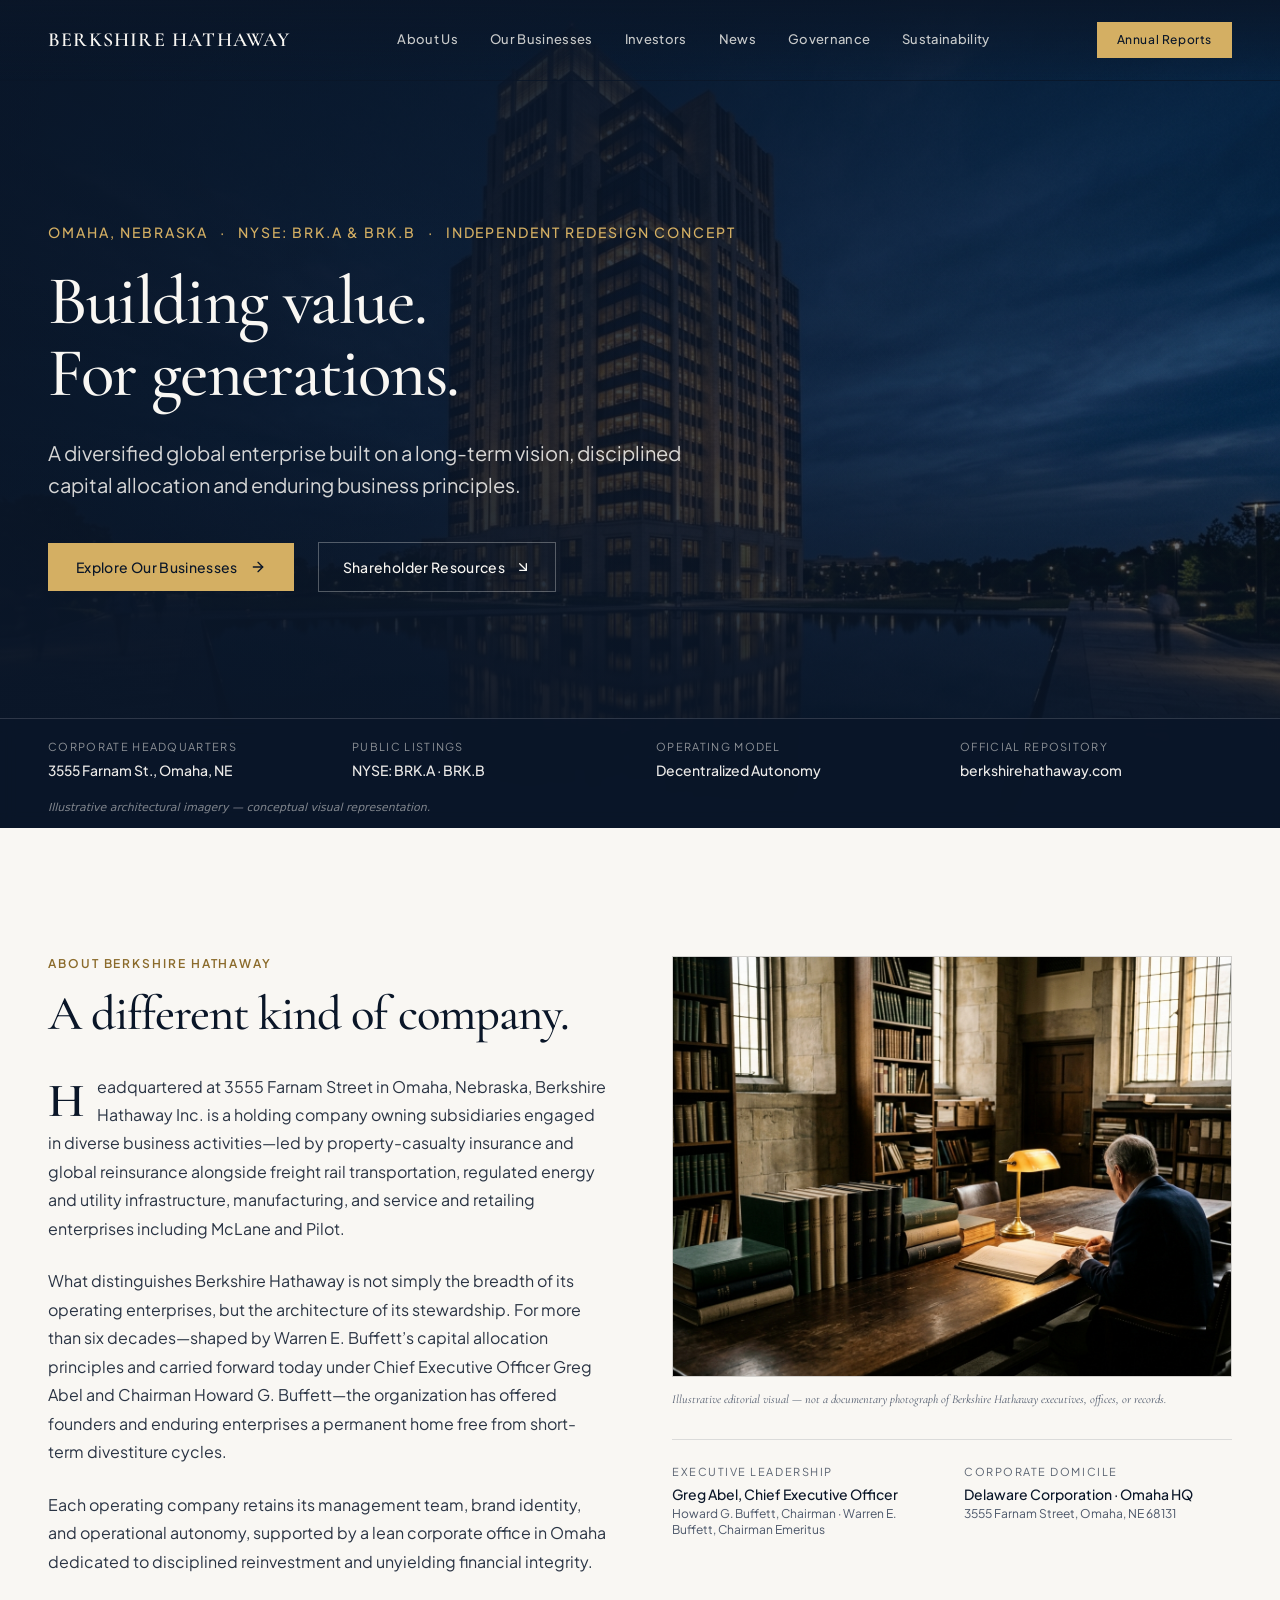
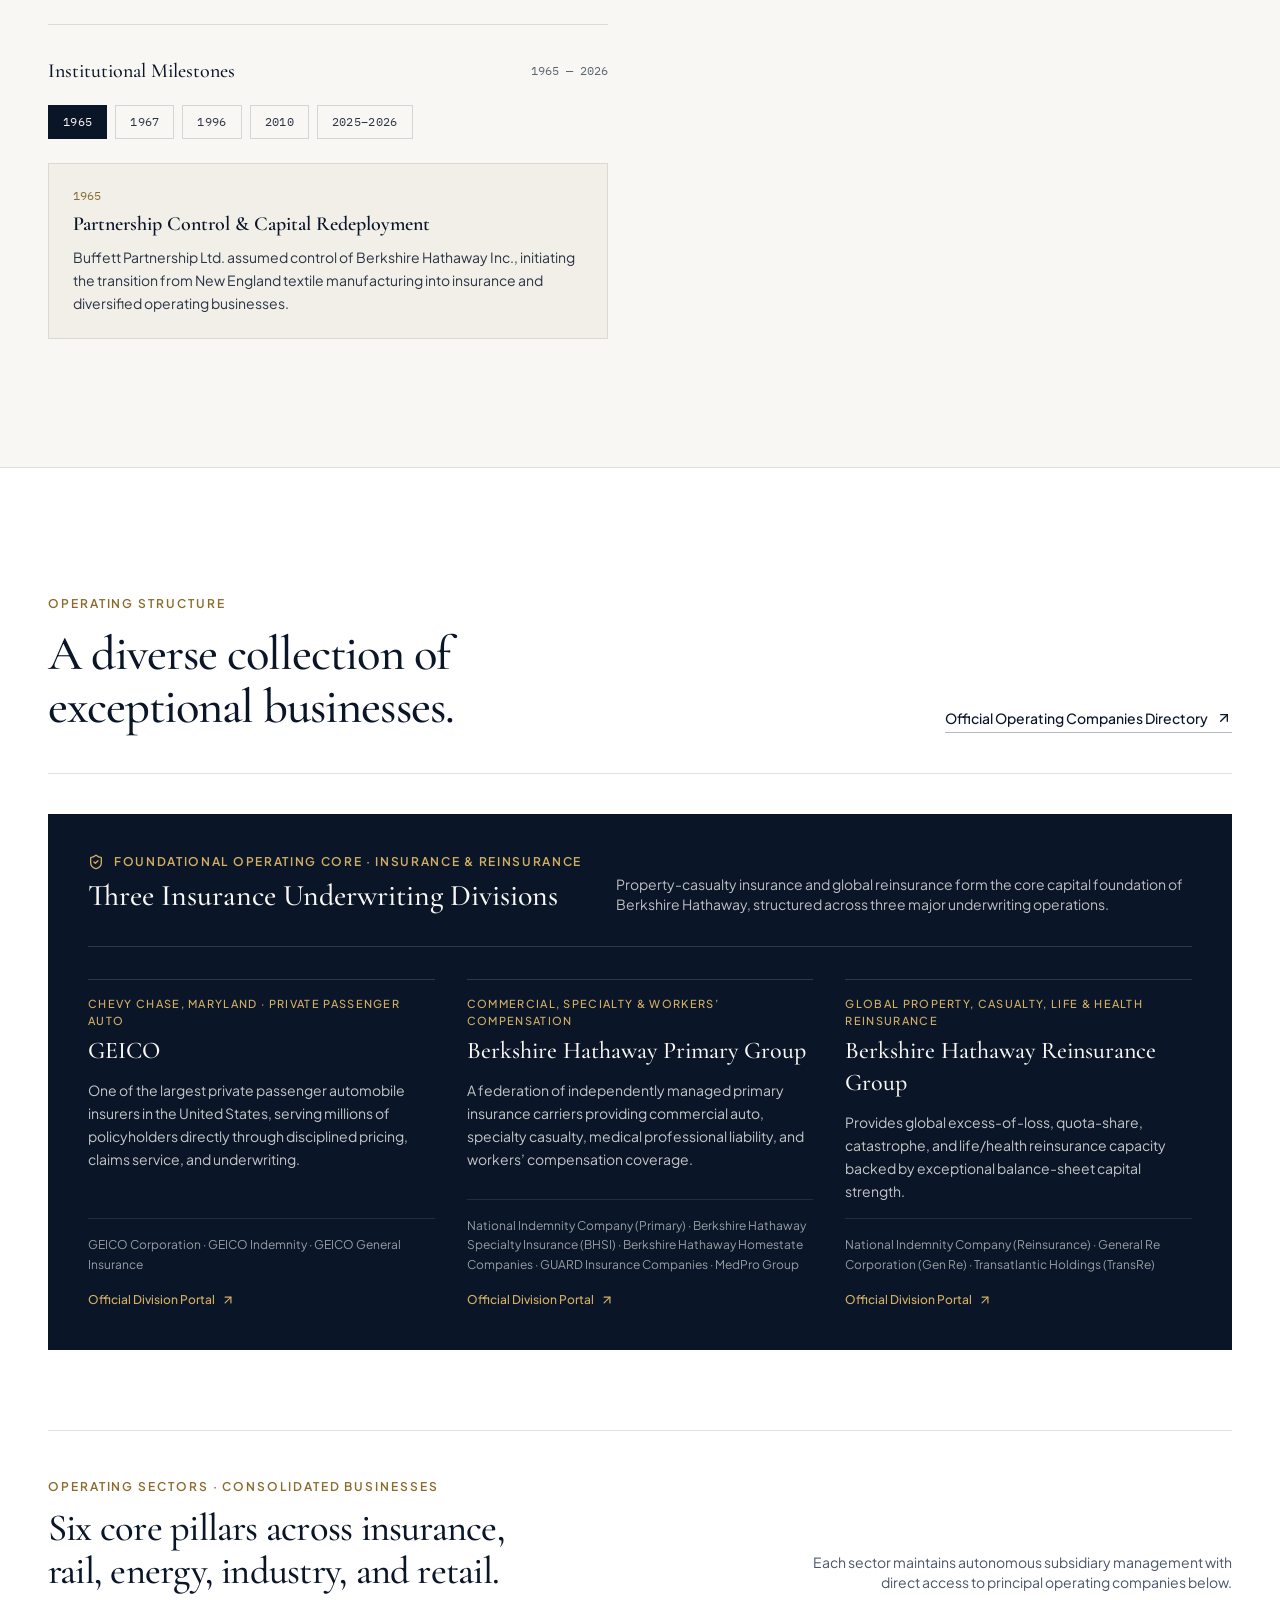
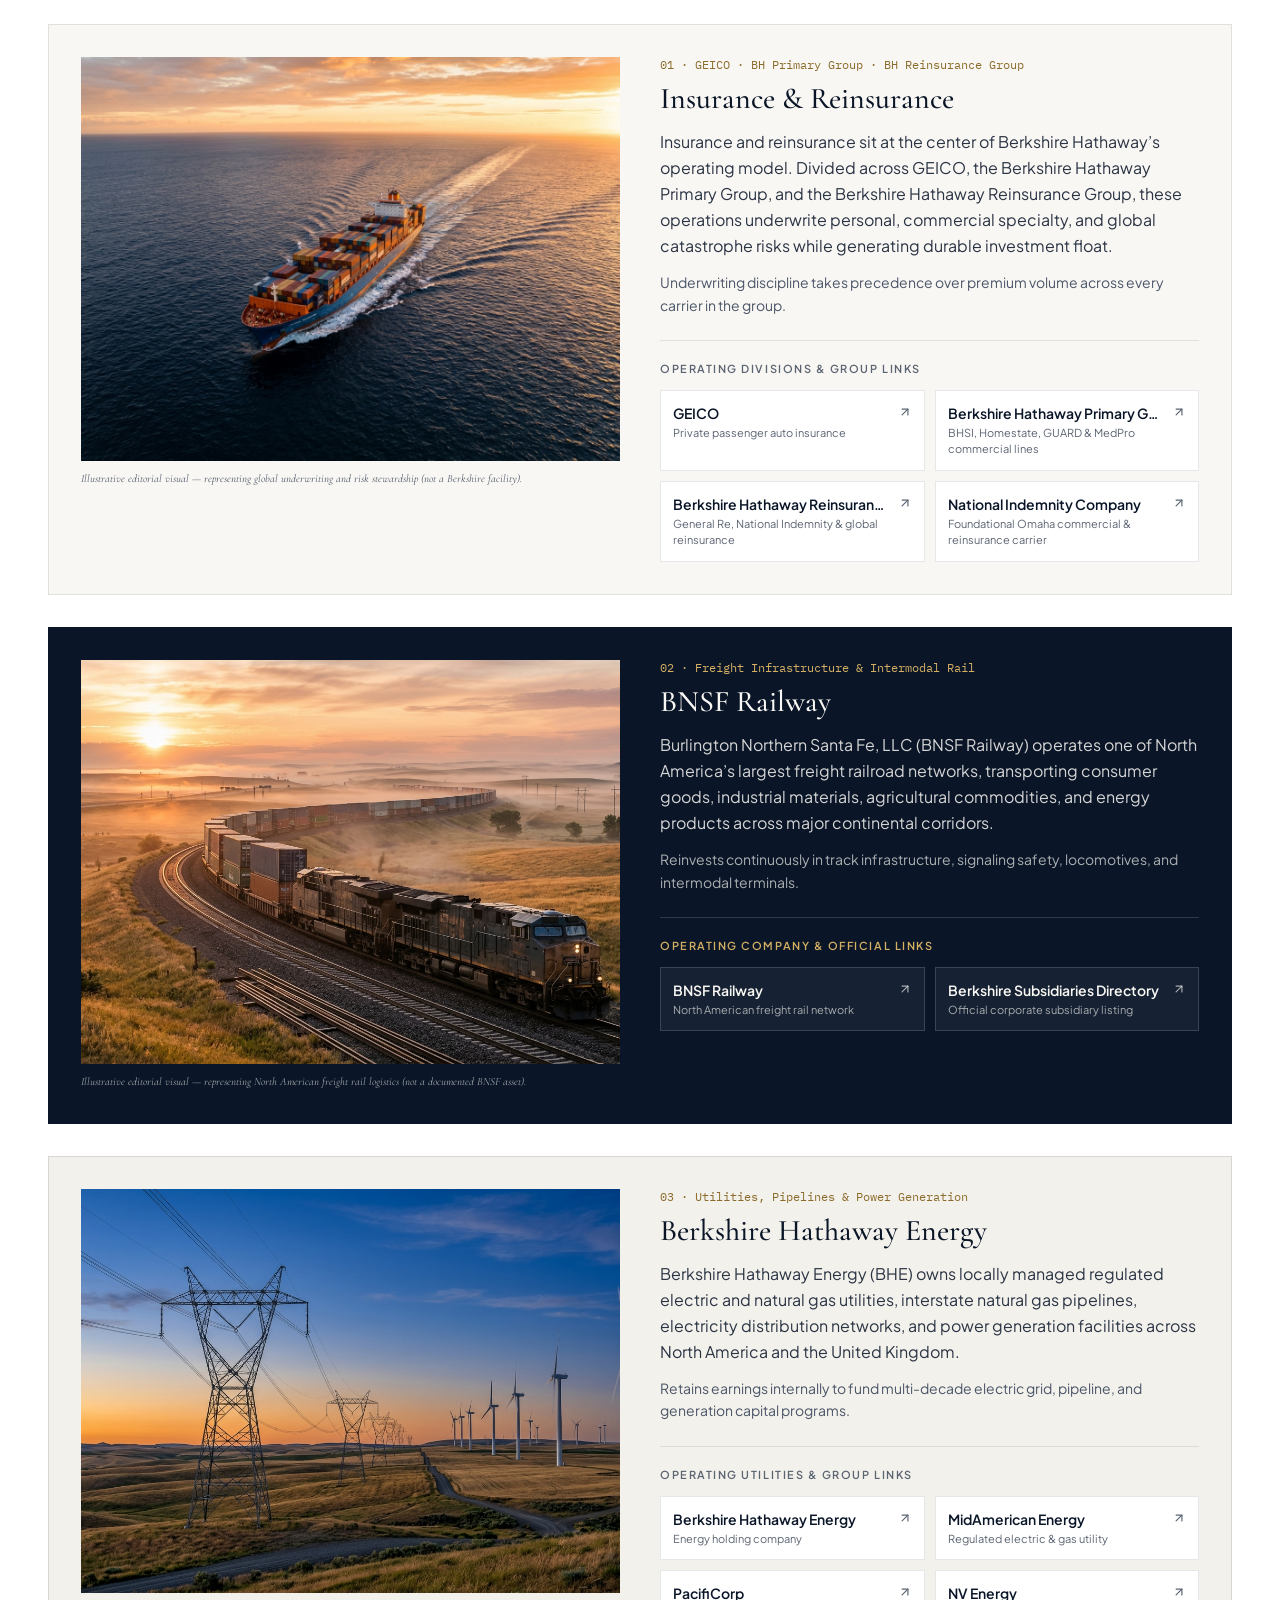
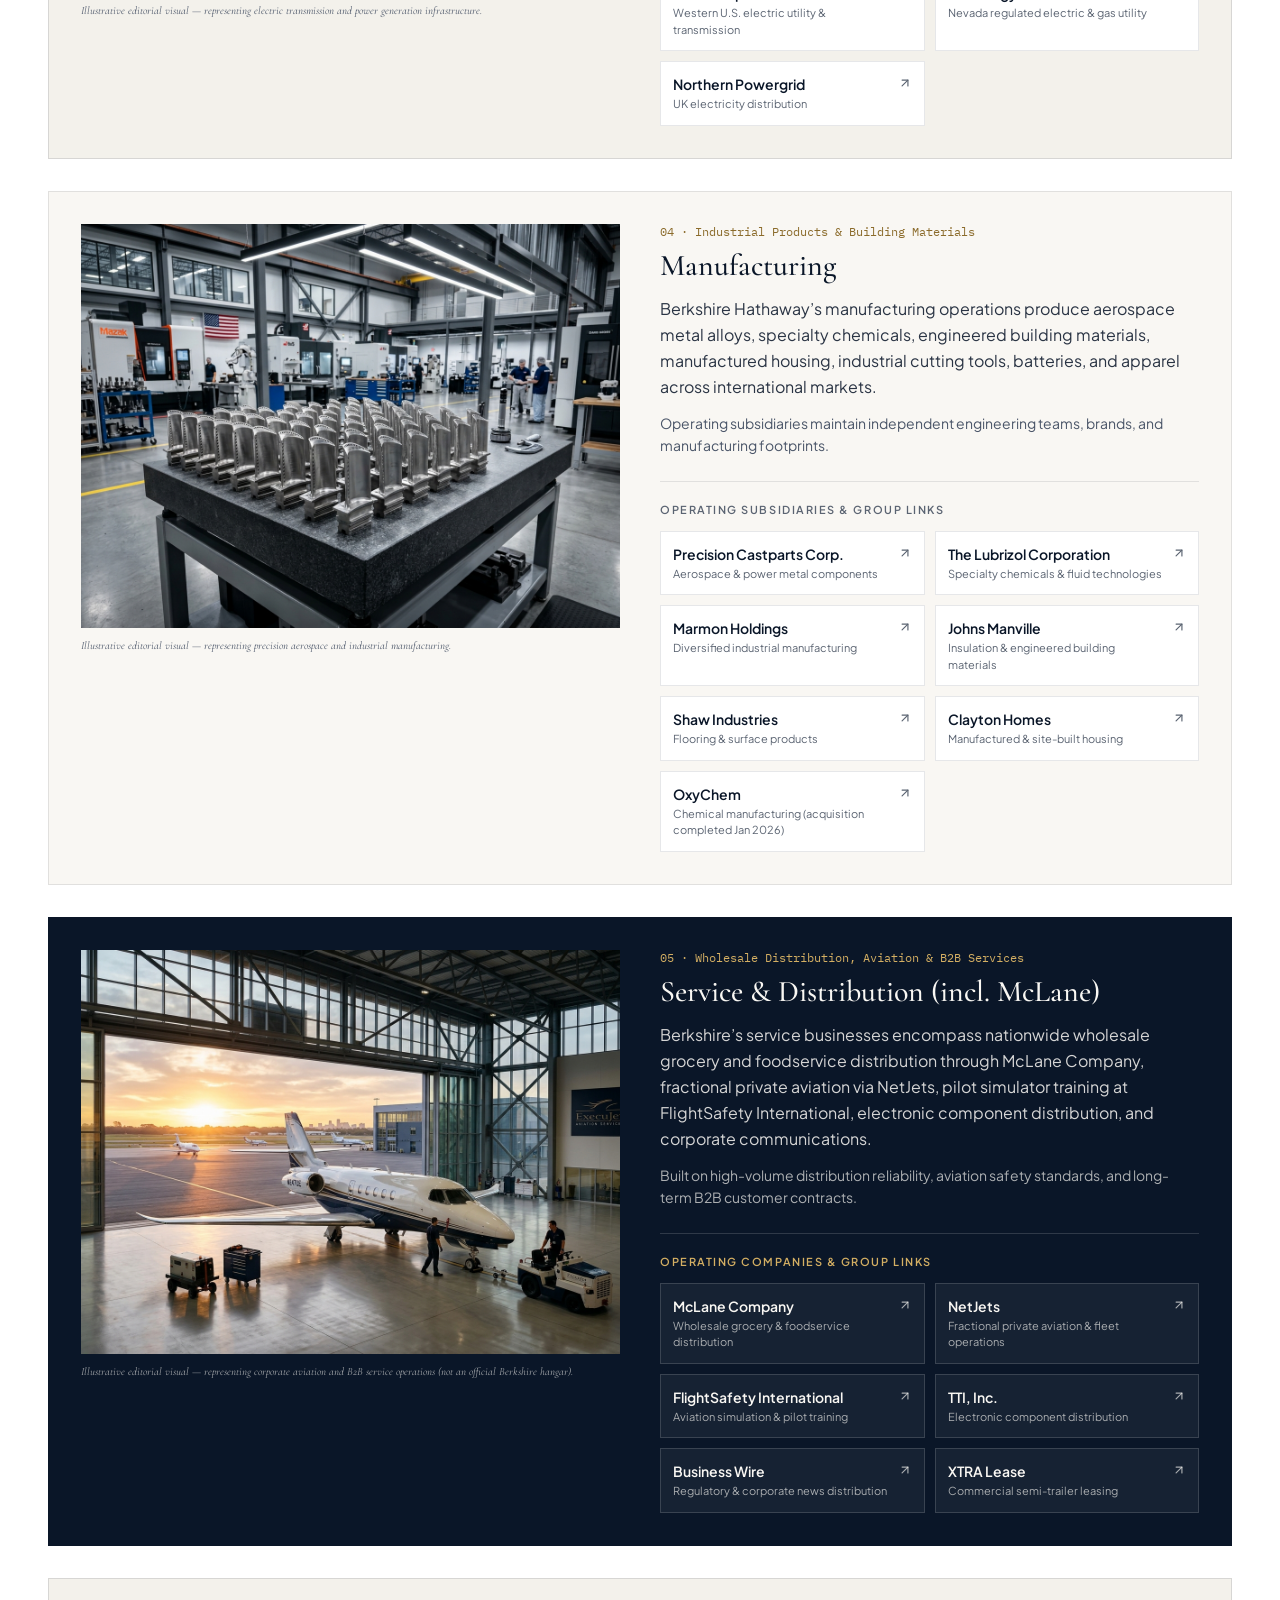
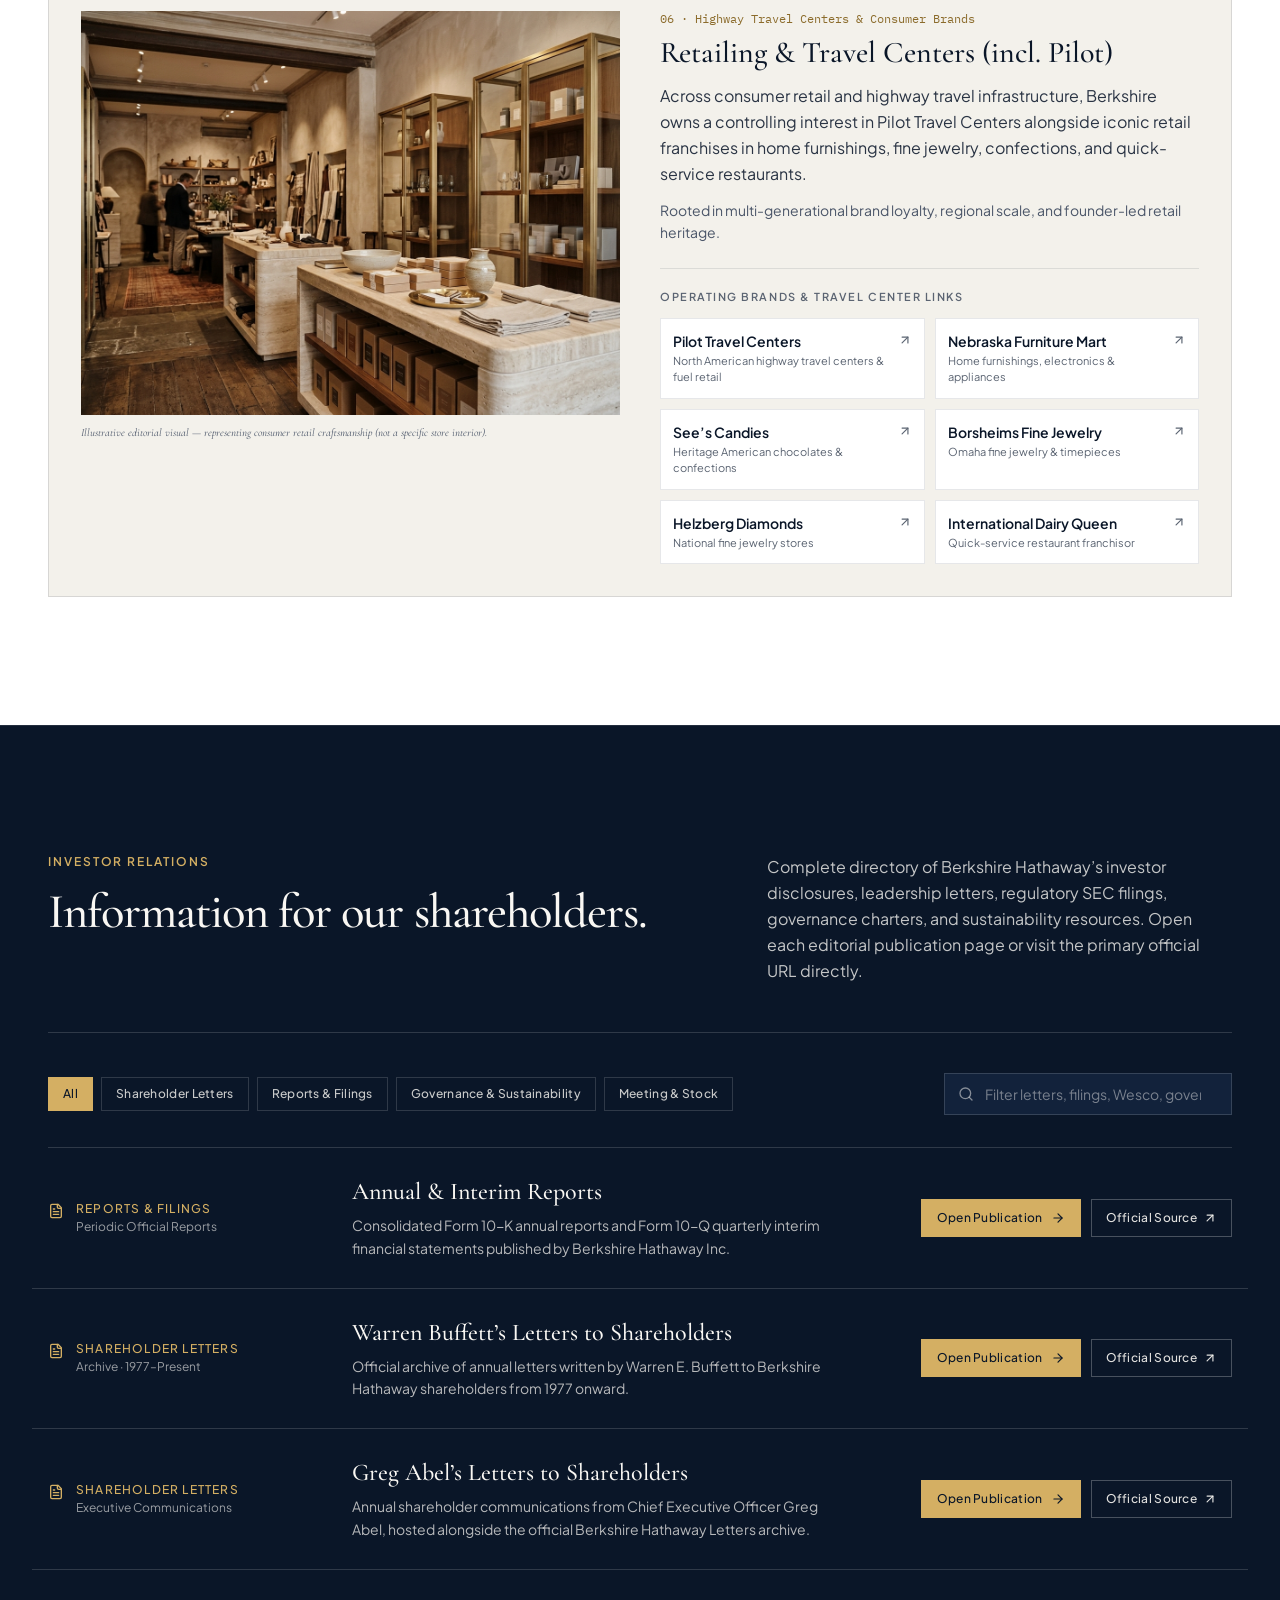
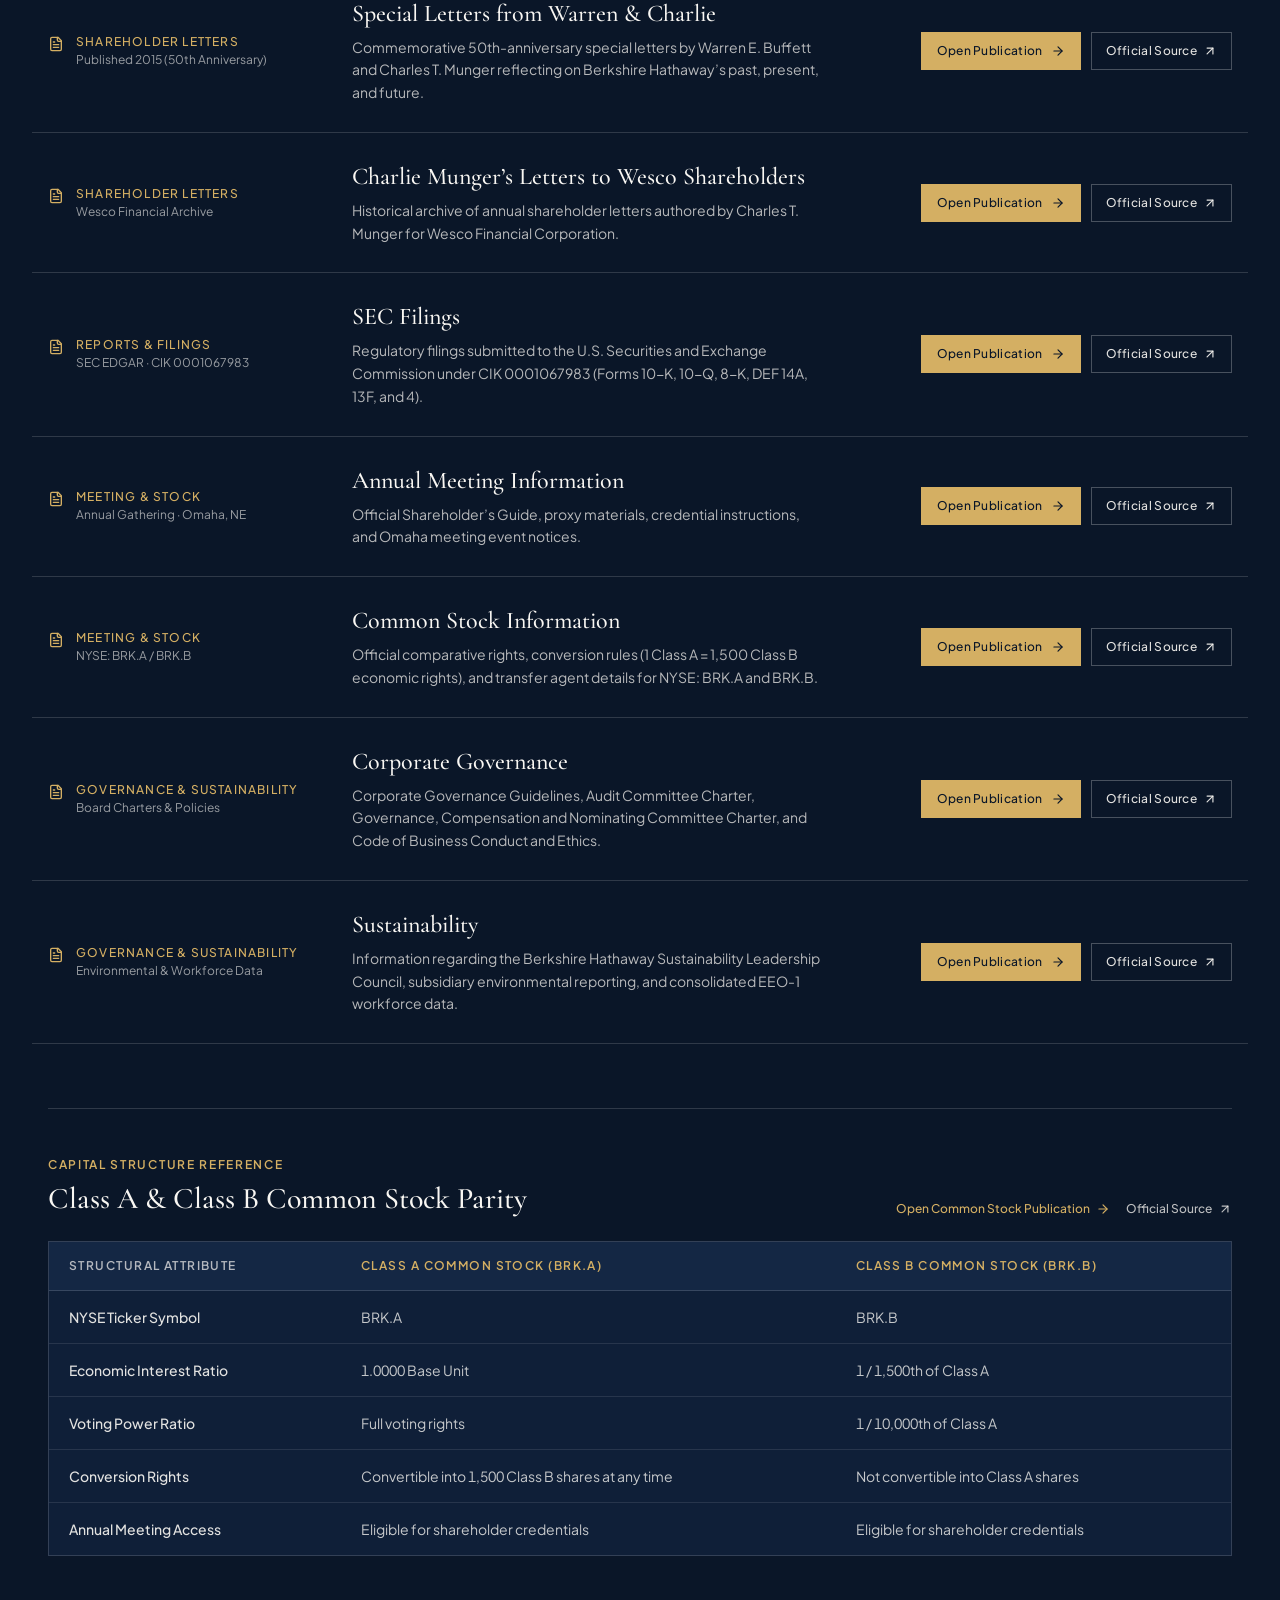
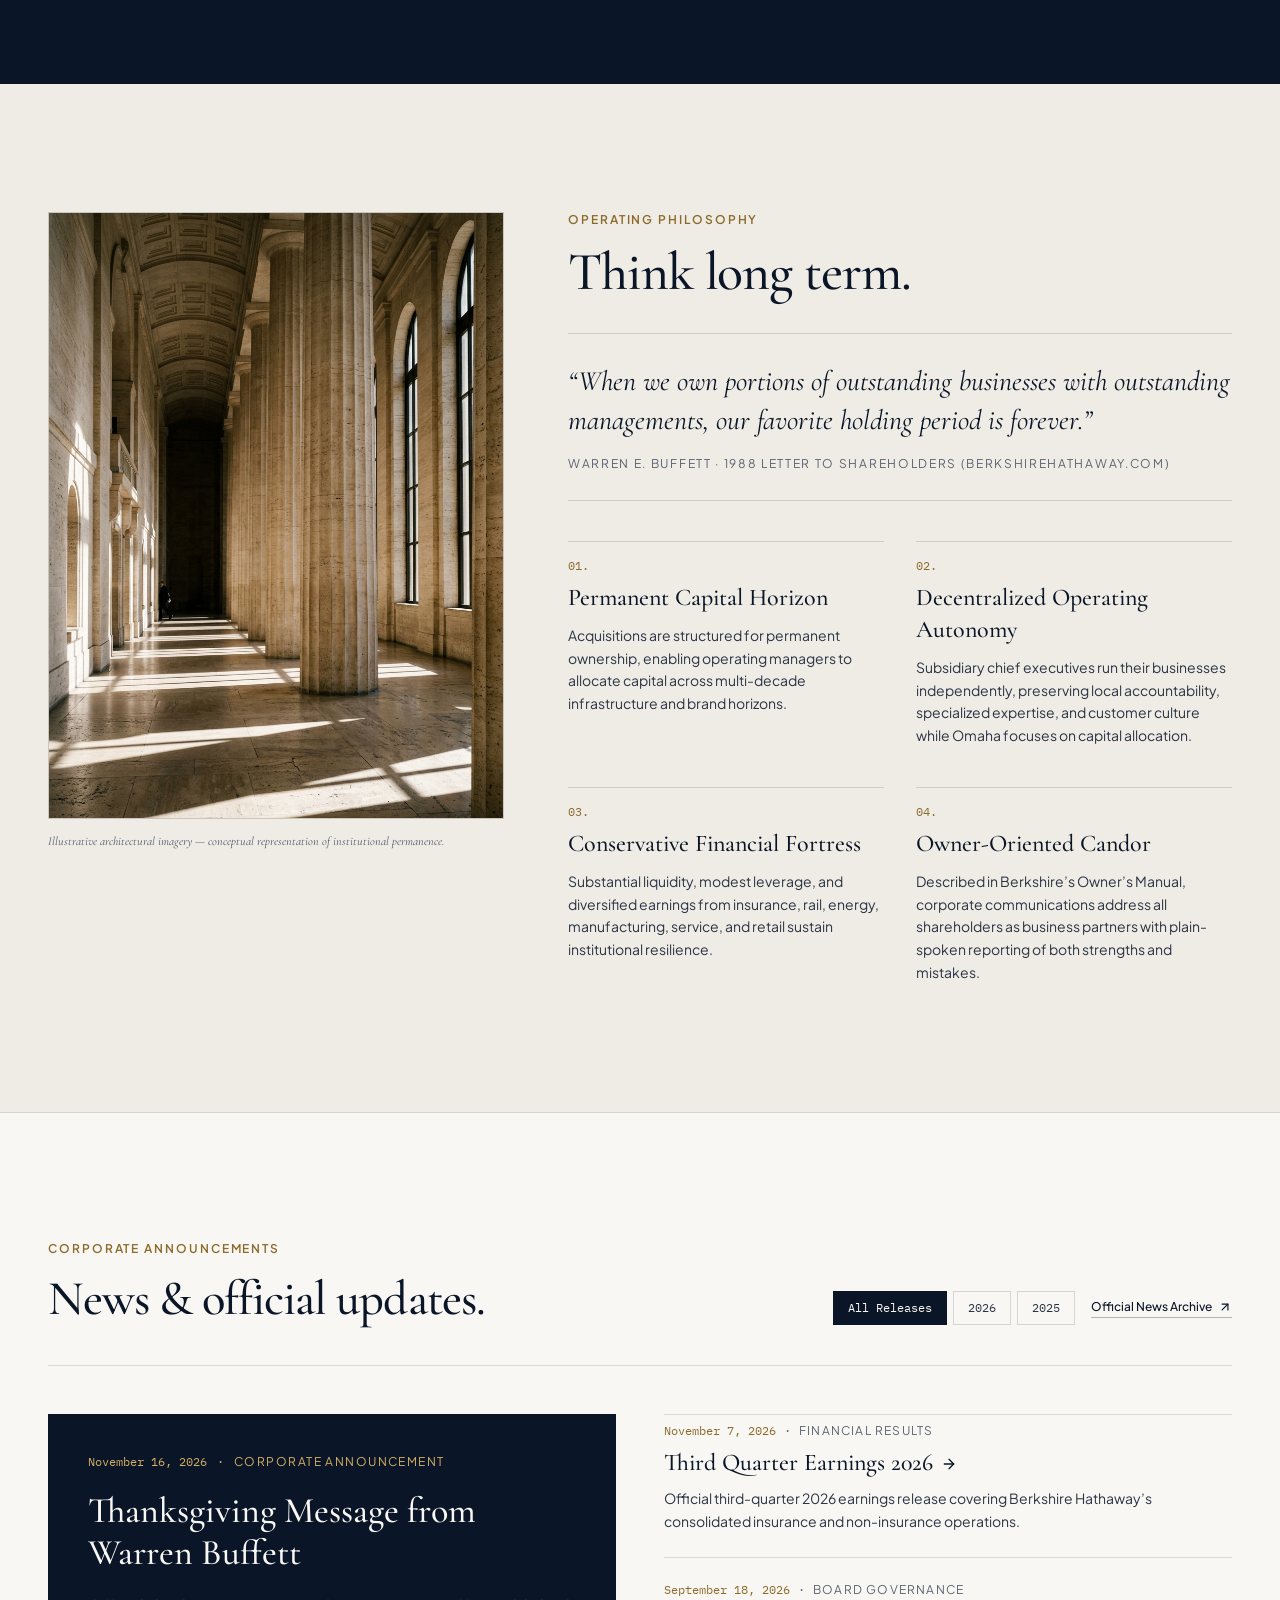
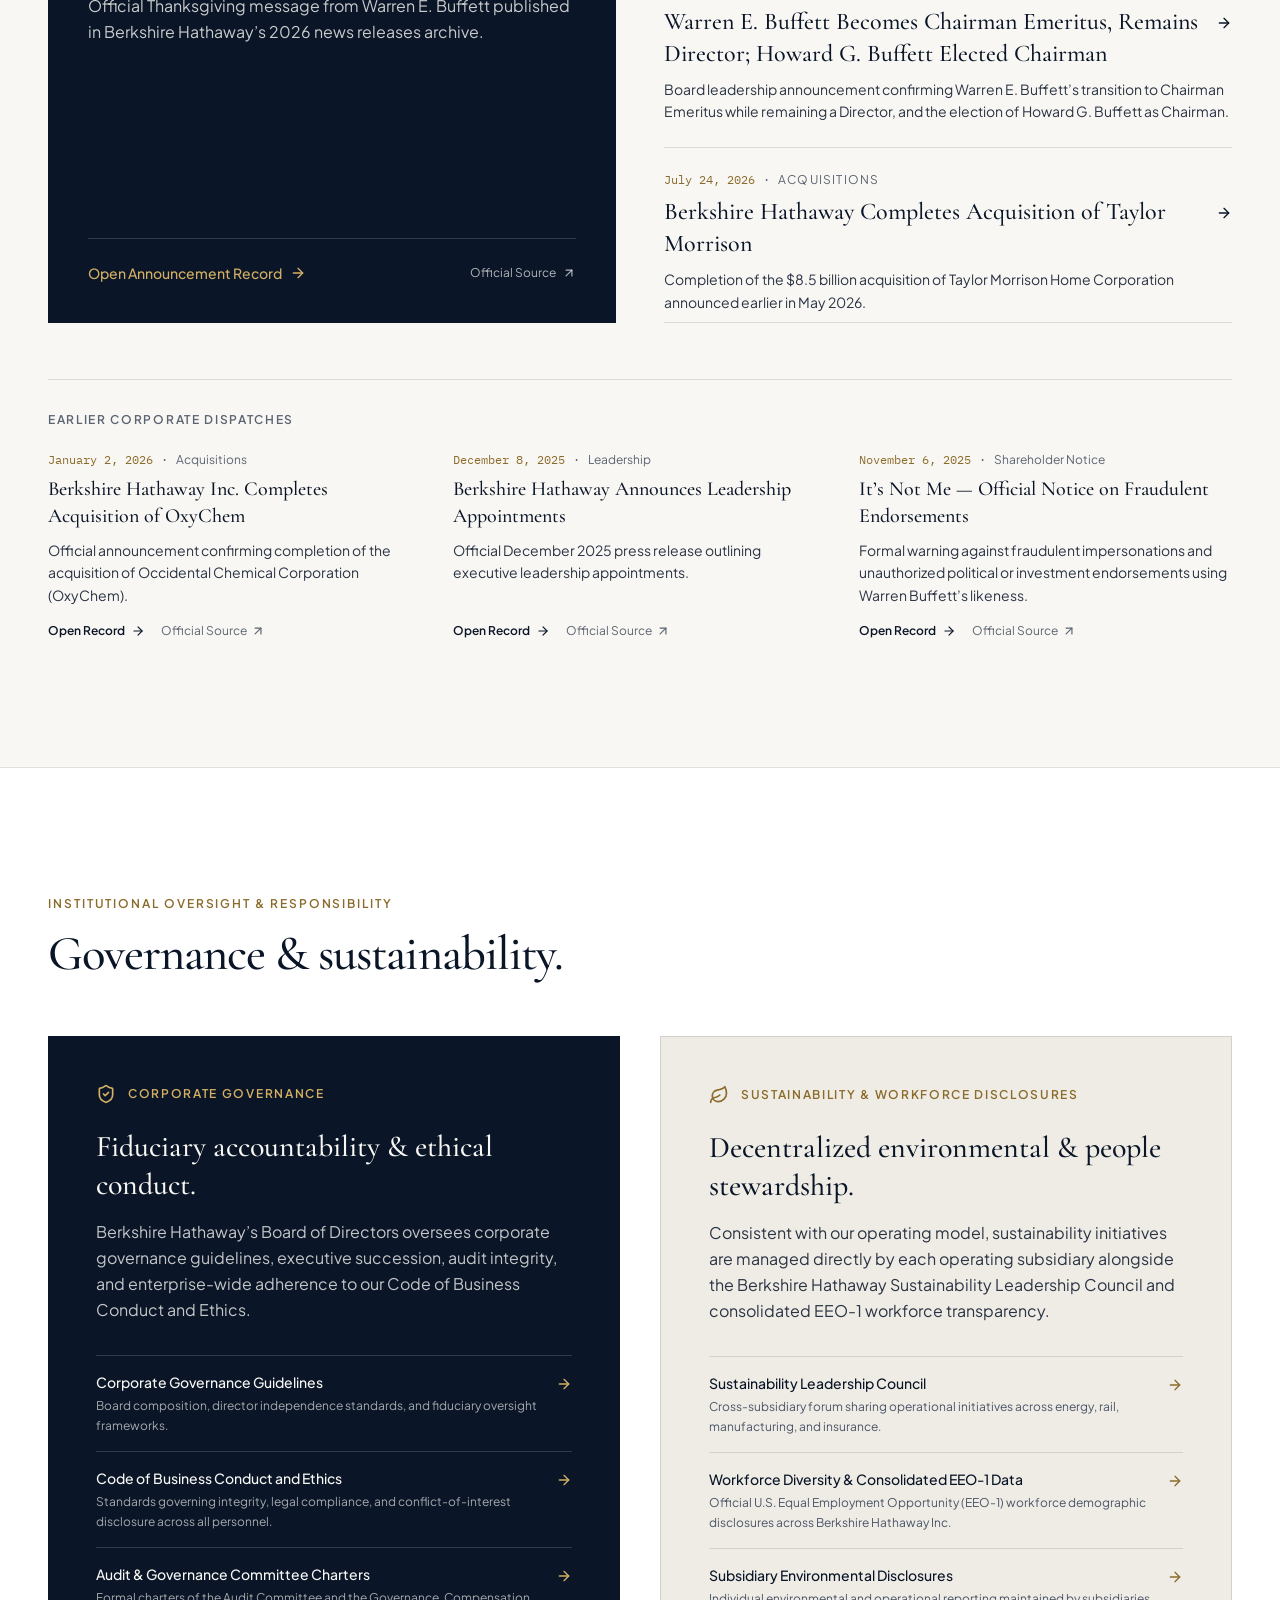
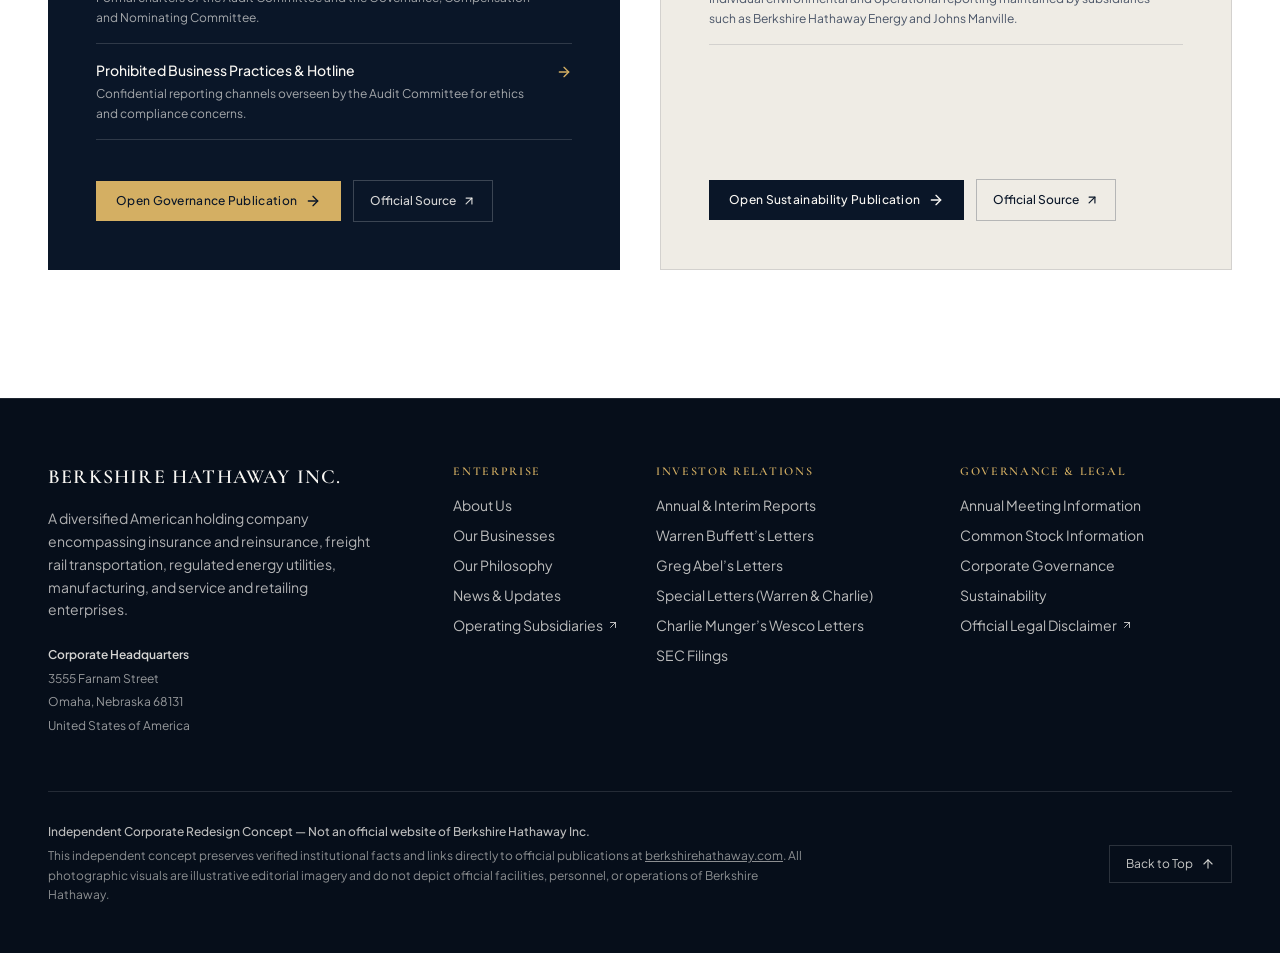
==== commit e0c6c40e: "refactor(businesses): remove interactive dossier Remove the state-managed business segment spotlight" ====
--- a/docs/index.html
+++ b/docs/index.html
@@ -21,8 +21,8 @@
       href="https://fonts.googleapis.com/css2?family=Cormorant+Garamond:ital,wght@0,400;0,500;0,600;0,700;1,400;1,500&family=IBM+Plex+Mono:wght@400;500&family=Plus+Jakarta+Sans:wght@400;500;600;700&display=swap"
       rel="stylesheet"
     />
-    <script type="module" crossorigin src="./assets/index-CSkW5IA7.js"></script>
-    <link rel="stylesheet" crossorigin href="./assets/index-KDx65TLA.css">
+    <script type="module" crossorigin src="./assets/index-DziHyyrR.js"></script>
+    <link rel="stylesheet" crossorigin href="./assets/index-CogL3exM.css">
   </head>
   <body class="bg-[#F7F5F0] text-[#111827] antialiased selection:bg-[#0B162B] selection:text-[#F7F5F0]">
     <div id="root"></div>
--- a/docs/assets/index-CogL3exM.css
+++ b/docs/assets/index-CogL3exM.css
@@ -0,0 +1,2 @@
+/*! tailwindcss v4.3.5 | MIT License | https://tailwindcss.com */
+@layer properties{@supports (((-webkit-hyphens:none)) and (not (margin-trim:block))) or ((-moz-orient:inline) and (not (color:rgb(from red r g b)))){*,:before,:after,::backdrop{--tw-translate-x:0;--tw-translate-y:0;--tw-translate-z:0;--tw-rotate-x:initial;--tw-rotate-y:initial;--tw-rotate-z:initial;--tw-skew-x:initial;--tw-skew-y:initial;--tw-space-y-reverse:0;--tw-divide-y-reverse:0;--tw-border-style:solid;--tw-gradient-position:initial;--tw-gradient-from:#0000;--tw-gradient-via:#0000;--tw-gradient-to:#0000;--tw-gradient-stops:initial;--tw-gradient-via-stops:initial;--tw-gradient-from-position:0%;--tw-gradient-via-position:50%;--tw-gradient-to-position:100%;--tw-leading:initial;--tw-font-weight:initial;--tw-tracking:initial;--tw-ordinal:initial;--tw-slashed-zero:initial;--tw-numeric-figure:initial;--tw-numeric-spacing:initial;--tw-numeric-fraction:initial;--tw-blur:initial;--tw-brightness:initial;--tw-contrast:initial;--tw-grayscale:initial;--tw-hue-rotate:initial;--tw-invert:initial;--tw-opacity:initial;--tw-saturate:initial;--tw-sepia:initial;--tw-drop-shadow:initial;--tw-drop-shadow-color:initial;--tw-drop-shadow-alpha:100%;--tw-drop-shadow-size:initial;--tw-backdrop-blur:initial;--tw-backdrop-brightness:initial;--tw-backdrop-contrast:initial;--tw-backdrop-grayscale:initial;--tw-backdrop-hue-rotate:initial;--tw-backdrop-invert:initial;--tw-backdrop-opacity:initial;--tw-backdrop-saturate:initial;--tw-backdrop-sepia:initial;--tw-duration:initial;--tw-ease:initial;--tw-content:"";--tw-scale-x:1;--tw-scale-y:1;--tw-scale-z:1}}}@layer theme{:root,:host{--font-sans:"Plus Jakarta Sans", system-ui, -apple-system, sans-serif;--font-serif:"Cormorant Garamond", Georgia, "Times New Roman", serif;--font-mono:"IBM Plex Mono", ui-monospace, SFMono-Regular, monospace;--color-black:#000;--color-white:#fff;--spacing:.25rem;--container-sm:24rem;--container-md:28rem;--container-xl:36rem;--container-2xl:42rem;--container-3xl:48rem;--container-4xl:56rem;--text-xs:.75rem;--text-xs--line-height:calc(1 / .75);--text-sm:.875rem;--text-sm--line-height:calc(1.25 / .875);--text-base:1rem;--text-base--line-height:calc(1.5 / 1);--text-lg:1.125rem;--text-lg--line-height:calc(1.75 / 1.125);--text-xl:1.25rem;--text-xl--line-height:calc(1.75 / 1.25);--text-2xl:1.5rem;--text-2xl--line-height:calc(2 / 1.5);--text-3xl:1.875rem;--text-3xl--line-height:calc(2.25 / 1.875);--text-4xl:2.25rem;--text-4xl--line-height:calc(2.5 / 2.25);--text-5xl:3rem;--text-5xl--line-height:1;--font-weight-normal:400;--font-weight-medium:500;--font-weight-semibold:600;--tracking-wide:.025em;--tracking-wider:.05em;--leading-tight:1.25;--leading-snug:1.375;--leading-relaxed:1.625;--ease-in:cubic-bezier(.4, 0, 1, 1);--ease-out:cubic-bezier(0, 0, .2, 1);--ease-in-out:cubic-bezier(.4, 0, .2, 1);--blur-sm:8px;--blur-md:12px;--default-transition-duration:.15s;--default-transition-timing-function:cubic-bezier(.4, 0, .2, 1);--default-font-family:var(--font-sans);--default-mono-font-family:var(--font-mono)}}@layer base{*,:after,:before,::backdrop{box-sizing:border-box;border:0 solid;margin:0;padding:0}::file-selector-button{box-sizing:border-box;border:0 solid;margin:0;padding:0}html,:host{-webkit-text-size-adjust:100%;tab-size:4;line-height:1.5;font-family:var(--default-font-family,-apple-system, BlinkMacSystemFont, "Segoe UI", Roboto, "Helvetica Neue", "Noto Sans", Arial, sans-serif, "Apple Color Emoji", "Segoe UI Emoji", "Segoe UI Symbol", "Noto Color Emoji");font-feature-settings:var(--default-font-feature-settings,normal);font-variation-settings:var(--default-font-variation-settings,normal);-webkit-tap-highlight-color:transparent}hr{height:0;color:inherit;border-top-width:1px}abbr:where([title]){-webkit-text-decoration:underline dotted;text-decoration:underline dotted}h1,h2,h3,h4,h5,h6{font-size:inherit;font-weight:inherit}a{color:inherit;-webkit-text-decoration:inherit;-webkit-text-decoration:inherit;-webkit-text-decoration:inherit;-webkit-text-decoration:inherit;text-decoration:inherit}b,strong{font-weight:bolder}code,kbd,samp,pre{font-family:var(--default-mono-font-family,ui-monospace, SFMono-Regular, Menlo, Monaco, Consolas, "Liberation Mono", "Courier New", monospace);font-feature-settings:var(--default-mono-font-feature-settings,normal);font-variation-settings:var(--default-mono-font-variation-settings,normal);font-size:1em}small{font-size:80%}sub,sup{vertical-align:baseline;font-size:75%;line-height:0;position:relative}sub{bottom:-.25em}sup{top:-.5em}table{text-indent:0;border-color:inherit;border-collapse:collapse}:-moz-focusring:where(:not(iframe)){outline:auto}progress{vertical-align:baseline}summary{display:list-item}ol,ul,menu{list-style:none}img,svg,video,canvas,audio,iframe,embed,object{vertical-align:middle;display:block}img,video{max-width:100%;height:auto}button,input,select,optgroup,textarea{font:inherit;font-feature-settings:inherit;font-variation-settings:inherit;letter-spacing:inherit;color:inherit;opacity:1;background-color:#0000;border-radius:0}::file-selector-button{font:inherit;font-feature-settings:inherit;font-variation-settings:inherit;letter-spacing:inherit;color:inherit;opacity:1;background-color:#0000;border-radius:0}:where(select:is([multiple],[size])) optgroup{font-weight:bolder}:where(select:is([multiple],[size])) optgroup option{padding-inline-start:20px}::file-selector-button{margin-inline-end:4px}::placeholder{opacity:1}@supports (not ((-webkit-appearance:-apple-pay-button))) or (contain-intrinsic-size:1px){::placeholder{color:currentColor}@supports (color:color-mix(in lab, red, red)){::placeholder{color:color-mix(in oklab, currentcolor 50%, transparent)}}}textarea{resize:vertical}::-webkit-search-decoration{-webkit-appearance:none}::-webkit-date-and-time-value{min-height:1lh;text-align:inherit}::-webkit-datetime-edit{display:inline-flex}::-webkit-datetime-edit-fields-wrapper{padding:0}::-webkit-datetime-edit{padding-block:0}::-webkit-datetime-edit-year-field{padding-block:0}::-webkit-datetime-edit-month-field{padding-block:0}::-webkit-datetime-edit-day-field{padding-block:0}::-webkit-datetime-edit-hour-field{padding-block:0}::-webkit-datetime-edit-minute-field{padding-block:0}::-webkit-datetime-edit-second-field{padding-block:0}::-webkit-datetime-edit-millisecond-field{padding-block:0}::-webkit-datetime-edit-meridiem-field{padding-block:0}::-webkit-calendar-picker-indicator{line-height:1}:-moz-ui-invalid{box-shadow:none}button,input:where([type=button],[type=reset],[type=submit]){appearance:button}::file-selector-button{appearance:button}::-webkit-inner-spin-button{height:auto}::-webkit-outer-spin-button{height:auto}[hidden]:where(:not([hidden=until-found])){display:none!important}html{font-family:var(--font-sans);scroll-padding-top:5rem}h1,h2,h3,.font-editorial{font-family:var(--font-serif)}:focus-visible{outline-offset:3px;outline:2px solid #a8843d}}@layer components;@layer utilities{.pointer-events-none{pointer-events:none}.visible{visibility:visible}.sr-only{clip-path:inset(50%);white-space:nowrap;border-width:0;width:1px;height:1px;margin:-1px;padding:0;position:absolute;overflow:hidden}.absolute{position:absolute}.fixed{position:fixed}.relative{position:relative}.static{position:static}.inset-0{inset:0}.inset-x-0{inset-inline:0}.top-0{top:0}.top-1\/2{top:50%}.left-3\.5{left:calc(var(--spacing) * 3.5)}.z-10{z-index:10}.z-50{z-index:50}.z-\[60\]{z-index:60}.order-1{order:1}.order-2{order:2}.container{width:100%}@media (width>=40rem){.container{max-width:40rem}}@media (width>=48rem){.container{max-width:48rem}}@media (width>=64rem){.container{max-width:64rem}}@media (width>=80rem){.container{max-width:80rem}}@media (width>=96rem){.container{max-width:96rem}}.-mx-2{margin-inline:calc(var(--spacing) * -2)}.mx-auto{margin-inline:auto}.mt-0\.5{margin-top:calc(var(--spacing) * .5)}.mt-1{margin-top:var(--spacing)}.mt-1\.5{margin-top:calc(var(--spacing) * 1.5)}.mt-2{margin-top:calc(var(--spacing) * 2)}.mt-2\.5{margin-top:calc(var(--spacing) * 2.5)}.mt-3{margin-top:calc(var(--spacing) * 3)}.mt-3\.5{margin-top:calc(var(--spacing) * 3.5)}.mt-4{margin-top:calc(var(--spacing) * 4)}.mt-5{margin-top:calc(var(--spacing) * 5)}.mt-6{margin-top:calc(var(--spacing) * 6)}.mt-7{margin-top:calc(var(--spacing) * 7)}.mt-8{margin-top:calc(var(--spacing) * 8)}.mt-10{margin-top:calc(var(--spacing) * 10)}.mt-12{margin-top:calc(var(--spacing) * 12)}.mt-14{margin-top:calc(var(--spacing) * 14)}.mt-16{margin-top:calc(var(--spacing) * 16)}.mb-1{margin-bottom:var(--spacing)}.mb-1\.5{margin-bottom:calc(var(--spacing) * 1.5)}.mb-2{margin-bottom:calc(var(--spacing) * 2)}.mb-2\.5{margin-bottom:calc(var(--spacing) * 2.5)}.mb-3{margin-bottom:calc(var(--spacing) * 3)}.mb-4{margin-bottom:calc(var(--spacing) * 4)}.mb-5{margin-bottom:calc(var(--spacing) * 5)}.mb-6{margin-bottom:calc(var(--spacing) * 6)}.mb-8{margin-bottom:calc(var(--spacing) * 8)}.mb-14{margin-bottom:calc(var(--spacing) * 14)}.line-clamp-1{-webkit-line-clamp:1;-webkit-box-orient:vertical;display:-webkit-box;overflow:hidden}.block{display:block}.contents{display:contents}.flex{display:flex}.grid{display:grid}.hidden{display:none}.inline{display:inline}.inline-block{display:inline-block}.inline-flex{display:inline-flex}.table{display:table}.aspect-\[3\/4\]{aspect-ratio:3/4}.aspect-\[4\/3\]{aspect-ratio:4/3}.aspect-\[16\/9\]{aspect-ratio:16/9}.h-3{height:calc(var(--spacing) * 3)}.h-3\.5{height:calc(var(--spacing) * 3.5)}.h-4{height:calc(var(--spacing) * 4)}.h-5{height:calc(var(--spacing) * 5)}.h-8{height:calc(var(--spacing) * 8)}.h-11{height:calc(var(--spacing) * 11)}.h-16{height:calc(var(--spacing) * 16)}.h-\[2px\]{height:2px}.h-full{height:100%}.max-h-\[380px\]{max-height:380px}.min-h-\[92vh\]{min-height:92vh}.min-h-\[144px\]{min-height:144px}.min-h-screen{min-height:100vh}.w-3{width:calc(var(--spacing) * 3)}.w-3\.5{width:calc(var(--spacing) * 3.5)}.w-4{width:calc(var(--spacing) * 4)}.w-5{width:calc(var(--spacing) * 5)}.w-8{width:calc(var(--spacing) * 8)}.w-11{width:calc(var(--spacing) * 11)}.w-full{width:100%}.max-w-2xl{max-width:var(--container-2xl)}.max-w-3xl{max-width:var(--container-3xl)}.max-w-4xl{max-width:var(--container-4xl)}.max-w-\[1360px\]{max-width:1360px}.max-w-md{max-width:var(--container-md)}.max-w-prose{max-width:65ch}.max-w-sm{max-width:var(--container-sm)}.max-w-xl{max-width:var(--container-xl)}.min-w-0{min-width:0}.min-w-\[540px\]{min-width:540px}.min-w-\[600px\]{min-width:600px}.flex-1{flex:1}.shrink-0{flex-shrink:0}.border-collapse{border-collapse:collapse}.origin-left{transform-origin:0}.-translate-y-1\/2{--tw-translate-y:calc(calc(1 / 2 * 100%) * -1);translate:var(--tw-translate-x) var(--tw-translate-y)}.translate-y-0\.5{--tw-translate-y:calc(var(--spacing) * .5);translate:var(--tw-translate-x) var(--tw-translate-y)}.transform{transform:var(--tw-rotate-x, ) var(--tw-rotate-y, ) var(--tw-rotate-z, ) var(--tw-skew-x, ) var(--tw-skew-y, )}.resize{resize:both}.grid-cols-1{grid-template-columns:repeat(1,minmax(0,1fr))}.flex-col{flex-direction:column}.flex-wrap{flex-wrap:wrap}.items-baseline{align-items:baseline}.items-center{align-items:center}.items-start{align-items:flex-start}.items-stretch{align-items:stretch}.justify-between{justify-content:space-between}.justify-center{justify-content:center}.justify-end{justify-content:flex-end}.gap-0\.5{gap:calc(var(--spacing) * .5)}.gap-1{gap:var(--spacing)}.gap-1\.5{gap:calc(var(--spacing) * 1.5)}.gap-2{gap:calc(var(--spacing) * 2)}.gap-2\.5{gap:calc(var(--spacing) * 2.5)}.gap-3{gap:calc(var(--spacing) * 3)}.gap-4{gap:calc(var(--spacing) * 4)}.gap-5{gap:calc(var(--spacing) * 5)}.gap-6{gap:calc(var(--spacing) * 6)}.gap-8{gap:calc(var(--spacing) * 8)}.gap-10{gap:calc(var(--spacing) * 10)}.gap-12{gap:calc(var(--spacing) * 12)}:where(.space-y-1>:not(:last-child)){--tw-space-y-reverse:0;margin-block-start:calc(var(--spacing) * var(--tw-space-y-reverse));margin-block-end:calc(var(--spacing) * calc(1 - var(--tw-space-y-reverse)))}:where(.space-y-1\.5>:not(:last-child)){--tw-space-y-reverse:0;margin-block-start:calc(calc(var(--spacing) * 1.5) * var(--tw-space-y-reverse));margin-block-end:calc(calc(var(--spacing) * 1.5) * calc(1 - var(--tw-space-y-reverse)))}:where(.space-y-2>:not(:last-child)){--tw-space-y-reverse:0;margin-block-start:calc(calc(var(--spacing) * 2) * var(--tw-space-y-reverse));margin-block-end:calc(calc(var(--spacing) * 2) * calc(1 - var(--tw-space-y-reverse)))}:where(.space-y-2\.5>:not(:last-child)){--tw-space-y-reverse:0;margin-block-start:calc(calc(var(--spacing) * 2.5) * var(--tw-space-y-reverse));margin-block-end:calc(calc(var(--spacing) * 2.5) * calc(1 - var(--tw-space-y-reverse)))}:where(.space-y-3>:not(:last-child)){--tw-space-y-reverse:0;margin-block-start:calc(calc(var(--spacing) * 3) * var(--tw-space-y-reverse));margin-block-end:calc(calc(var(--spacing) * 3) * calc(1 - var(--tw-space-y-reverse)))}:where(.space-y-4>:not(:last-child)){--tw-space-y-reverse:0;margin-block-start:calc(calc(var(--spacing) * 4) * var(--tw-space-y-reverse));margin-block-end:calc(calc(var(--spacing) * 4) * calc(1 - var(--tw-space-y-reverse)))}:where(.space-y-5>:not(:last-child)){--tw-space-y-reverse:0;margin-block-start:calc(calc(var(--spacing) * 5) * var(--tw-space-y-reverse));margin-block-end:calc(calc(var(--spacing) * 5) * calc(1 - var(--tw-space-y-reverse)))}:where(.space-y-6>:not(:last-child)){--tw-space-y-reverse:0;margin-block-start:calc(calc(var(--spacing) * 6) * var(--tw-space-y-reverse));margin-block-end:calc(calc(var(--spacing) * 6) * calc(1 - var(--tw-space-y-reverse)))}:where(.space-y-8>:not(:last-child)){--tw-space-y-reverse:0;margin-block-start:calc(calc(var(--spacing) * 8) * var(--tw-space-y-reverse));margin-block-end:calc(calc(var(--spacing) * 8) * calc(1 - var(--tw-space-y-reverse)))}:where(.space-y-12>:not(:last-child)){--tw-space-y-reverse:0;margin-block-start:calc(calc(var(--spacing) * 12) * var(--tw-space-y-reverse));margin-block-end:calc(calc(var(--spacing) * 12) * calc(1 - var(--tw-space-y-reverse)))}.gap-x-3{column-gap:calc(var(--spacing) * 3)}.gap-x-8{column-gap:calc(var(--spacing) * 8)}.gap-y-1{row-gap:var(--spacing)}.gap-y-10{row-gap:calc(var(--spacing) * 10)}:where(.divide-y>:not(:last-child)){--tw-divide-y-reverse:0;border-bottom-style:var(--tw-border-style);border-top-style:var(--tw-border-style);border-top-width:calc(1px * var(--tw-divide-y-reverse));border-bottom-width:calc(1px * calc(1 - var(--tw-divide-y-reverse)))}:where(.divide-\[\#0A1628\]\/10>:not(:last-child)){border-color:oklab(19.9764% -.00817466 -.0394435/.1)}:where(.divide-\[\#0A1628\]\/12>:not(:last-child)){border-color:oklab(19.9764% -.00817466 -.0394435/.12)}:where(.divide-white\/15>:not(:last-child)){border-color:#ffffff26}@supports (color:color-mix(in lab, red, red)){:where(.divide-white\/15>:not(:last-child)){border-color:color-mix(in oklab, var(--color-white) 15%, transparent)}}.self-start{align-self:flex-start}.truncate{text-overflow:ellipsis;white-space:nowrap;overflow:hidden}.overflow-hidden{overflow:hidden}.overflow-x-auto{overflow-x:auto}.overflow-y-auto{overflow-y:auto}.scroll-smooth{scroll-behavior:smooth}.border{border-style:var(--tw-border-style);border-width:1px}.border-y{border-block-style:var(--tw-border-style);border-block-width:1px}.border-t{border-top-style:var(--tw-border-style);border-top-width:1px}.border-b{border-bottom-style:var(--tw-border-style);border-bottom-width:1px}.border-\[\#0A1628\]{border-color:#0a1628}.border-\[\#0A1628\]\/10{border-color:oklab(19.9764% -.00817466 -.0394435/.1)}.border-\[\#0A1628\]\/12{border-color:oklab(19.9764% -.00817466 -.0394435/.12)}.border-\[\#0A1628\]\/15{border-color:oklab(19.9764% -.00817466 -.0394435/.15)}.border-\[\#0A1628\]\/20{border-color:oklab(19.9764% -.00817466 -.0394435/.2)}.border-\[\#0A1628\]\/25{border-color:oklab(19.9764% -.00817466 -.0394435/.25)}.border-\[\#0A1628\]\/30{border-color:oklab(19.9764% -.00817466 -.0394435/.3)}.border-\[\#D4AF63\]{border-color:#d4af63}.border-\[\#F9F7F3\]\/30{border-color:oklab(97.6563% .000541449 .0056929/.3)}.border-transparent{border-color:#0000}.border-white\/10{border-color:#ffffff1a}@supports (color:color-mix(in lab, red, red)){.border-white\/10{border-color:color-mix(in oklab, var(--color-white) 10%, transparent)}}.border-white\/12{border-color:#ffffff1f}@supports (color:color-mix(in lab, red, red)){.border-white\/12{border-color:color-mix(in oklab, var(--color-white) 12%, transparent)}}.border-white\/15{border-color:#ffffff26}@supports (color:color-mix(in lab, red, red)){.border-white\/15{border-color:color-mix(in oklab, var(--color-white) 15%, transparent)}}.border-white\/20{border-color:#fff3}@supports (color:color-mix(in lab, red, red)){.border-white\/20{border-color:color-mix(in oklab, var(--color-white) 20%, transparent)}}.border-white\/25{border-color:#ffffff40}@supports (color:color-mix(in lab, red, red)){.border-white\/25{border-color:color-mix(in oklab, var(--color-white) 25%, transparent)}}.bg-\[\#0A1628\]{background-color:#0a1628}.bg-\[\#0A1628\]\/85{background-color:oklab(19.9764% -.00817466 -.0394435/.85)}.bg-\[\#0A1628\]\/95{background-color:oklab(19.9764% -.00817466 -.0394435/.95)}.bg-\[\#0F1F38\]{background-color:#0f1f38}.bg-\[\#060E1A\]{background-color:#060e1a}.bg-\[\#12223B\]{background-color:#12223b}.bg-\[\#142744\]{background-color:#142744}.bg-\[\#D4AF63\]{background-color:#d4af63}.bg-\[\#E4DFD5\]{background-color:#e4dfd5}.bg-\[\#EFECE5\]{background-color:#efece5}.bg-\[\#EFECE5\]\/75{background-color:oklab(94.3476% .000435919 .00987327/.75)}.bg-\[\#F7F5F0\]{background-color:#f7f5f0}.bg-\[\#F9F7F3\]{background-color:#f9f7f3}.bg-\[\#FFFFFF\]{background-color:#fff}.bg-transparent{background-color:#0000}.bg-white{background-color:var(--color-white)}.bg-white\/5{background-color:#ffffff0d}@supports (color:color-mix(in lab, red, red)){.bg-white\/5{background-color:color-mix(in oklab, var(--color-white) 5%, transparent)}}.bg-gradient-to-b{--tw-gradient-position:to bottom in oklab;background-image:linear-gradient(var(--tw-gradient-stops))}.bg-gradient-to-br{--tw-gradient-position:to bottom right in oklab;background-image:linear-gradient(var(--tw-gradient-stops))}.bg-gradient-to-r{--tw-gradient-position:to right in oklab;background-image:linear-gradient(var(--tw-gradient-stops))}.bg-gradient-to-t{--tw-gradient-position:to top in oklab;background-image:linear-gradient(var(--tw-gradient-stops))}.from-\[\#0A1628\]{--tw-gradient-from:#0a1628;--tw-gradient-stops:var(--tw-gradient-via-stops,var(--tw-gradient-position), var(--tw-gradient-from) var(--tw-gradient-from-position), var(--tw-gradient-to) var(--tw-gradient-to-position))}.from-\[\#0A1628\]\/80{--tw-gradient-from:oklab(19.9764% -.00817466 -.0394435/.8);--tw-gradient-stops:var(--tw-gradient-via-stops,var(--tw-gradient-position), var(--tw-gradient-from) var(--tw-gradient-from-position), var(--tw-gradient-to) var(--tw-gradient-to-position))}.from-\[\#0A1628\]\/95{--tw-gradient-from:oklab(19.9764% -.00817466 -.0394435/.95);--tw-gradient-stops:var(--tw-gradient-via-stops,var(--tw-gradient-position), var(--tw-gradient-from) var(--tw-gradient-from-position), var(--tw-gradient-to) var(--tw-gradient-to-position))}.from-\[\#0F1D32\]{--tw-gradient-from:#0f1d32;--tw-gradient-stops:var(--tw-gradient-via-stops,var(--tw-gradient-position), var(--tw-gradient-from) var(--tw-gradient-from-position), var(--tw-gradient-to) var(--tw-gradient-to-position))}.via-\[\#0A1628\]\/78{--tw-gradient-via:oklab(19.9764% -.00817466 -.0394435/.78);--tw-gradient-via-stops:var(--tw-gradient-position), var(--tw-gradient-from) var(--tw-gradient-from-position), var(--tw-gradient-via) var(--tw-gradient-via-position), var(--tw-gradient-to) var(--tw-gradient-to-position);--tw-gradient-stops:var(--tw-gradient-via-stops)}.via-transparent{--tw-gradient-via:transparent;--tw-gradient-via-stops:var(--tw-gradient-position), var(--tw-gradient-from) var(--tw-gradient-from-position), var(--tw-gradient-via) var(--tw-gradient-via-position), var(--tw-gradient-to) var(--tw-gradient-to-position);--tw-gradient-stops:var(--tw-gradient-via-stops)}.to-\[\#0A1628\]\/35{--tw-gradient-to:oklab(19.9764% -.00817466 -.0394435/.35);--tw-gradient-stops:var(--tw-gradient-via-stops,var(--tw-gradient-position), var(--tw-gradient-from) var(--tw-gradient-from-position), var(--tw-gradient-to) var(--tw-gradient-to-position))}.to-\[\#0A1628\]\/60{--tw-gradient-to:oklab(19.9764% -.00817466 -.0394435/.6);--tw-gradient-stops:var(--tw-gradient-via-stops,var(--tw-gradient-position), var(--tw-gradient-from) var(--tw-gradient-from-position), var(--tw-gradient-to) var(--tw-gradient-to-position))}.to-\[\#1A2D4A\]{--tw-gradient-to:#1a2d4a;--tw-gradient-stops:var(--tw-gradient-via-stops,var(--tw-gradient-position), var(--tw-gradient-from) var(--tw-gradient-from-position), var(--tw-gradient-to) var(--tw-gradient-to-position))}.to-transparent{--tw-gradient-to:transparent;--tw-gradient-stops:var(--tw-gradient-via-stops,var(--tw-gradient-position), var(--tw-gradient-from) var(--tw-gradient-from-position), var(--tw-gradient-to) var(--tw-gradient-to-position))}.object-cover{object-fit:cover}.object-\[18\%_55\%\]{object-position:18% 55%}.object-center{object-position:center}.p-3{padding:calc(var(--spacing) * 3)}.p-5{padding:calc(var(--spacing) * 5)}.p-6{padding:calc(var(--spacing) * 6)}.p-7{padding:calc(var(--spacing) * 7)}.p-8{padding:calc(var(--spacing) * 8)}.px-2{padding-inline:calc(var(--spacing) * 2)}.px-2\.5{padding-inline:calc(var(--spacing) * 2.5)}.px-3\.5{padding-inline:calc(var(--spacing) * 3.5)}.px-4{padding-inline:calc(var(--spacing) * 4)}.px-5{padding-inline:calc(var(--spacing) * 5)}.px-6{padding-inline:calc(var(--spacing) * 6)}.px-7{padding-inline:calc(var(--spacing) * 7)}.py-1{padding-block:var(--spacing)}.py-1\.5{padding-block:calc(var(--spacing) * 1.5)}.py-2{padding-block:calc(var(--spacing) * 2)}.py-2\.5{padding-block:calc(var(--spacing) * 2.5)}.py-3{padding-block:calc(var(--spacing) * 3)}.py-3\.5{padding-block:calc(var(--spacing) * 3.5)}.py-4{padding-block:calc(var(--spacing) * 4)}.py-5{padding-block:calc(var(--spacing) * 5)}.py-6{padding-block:calc(var(--spacing) * 6)}.py-7{padding-block:calc(var(--spacing) * 7)}.py-12{padding-block:calc(var(--spacing) * 12)}.py-14{padding-block:calc(var(--spacing) * 14)}.py-20{padding-block:calc(var(--spacing) * 20)}.pt-1{padding-top:var(--spacing)}.pt-2{padding-top:calc(var(--spacing) * 2)}.pt-3{padding-top:calc(var(--spacing) * 3)}.pt-4{padding-top:calc(var(--spacing) * 4)}.pt-5{padding-top:calc(var(--spacing) * 5)}.pt-6{padding-top:calc(var(--spacing) * 6)}.pt-8{padding-top:calc(var(--spacing) * 8)}.pt-12{padding-top:calc(var(--spacing) * 12)}.pt-16{padding-top:calc(var(--spacing) * 16)}.pt-32{padding-top:calc(var(--spacing) * 32)}.pr-0{padding-right:0}.pr-1{padding-right:var(--spacing)}.pr-4{padding-right:calc(var(--spacing) * 4)}.pb-0\.5{padding-bottom:calc(var(--spacing) * .5)}.pb-1{padding-bottom:var(--spacing)}.pb-3{padding-bottom:calc(var(--spacing) * 3)}.pb-8{padding-bottom:calc(var(--spacing) * 8)}.pb-10{padding-bottom:calc(var(--spacing) * 10)}.pb-12{padding-bottom:calc(var(--spacing) * 12)}.pb-14{padding-bottom:calc(var(--spacing) * 14)}.pb-16{padding-bottom:calc(var(--spacing) * 16)}.pl-10{padding-left:calc(var(--spacing) * 10)}.text-center{text-align:center}.text-left{text-align:left}.font-mono{font-family:var(--font-mono)}.font-sans{font-family:var(--font-sans)}.font-serif{font-family:var(--font-serif)}.text-2xl{font-size:var(--text-2xl);line-height:var(--tw-leading,var(--text-2xl--line-height))}.text-3xl{font-size:var(--text-3xl);line-height:var(--tw-leading,var(--text-3xl--line-height))}.text-base{font-size:var(--text-base);line-height:var(--tw-leading,var(--text-base--line-height))}.text-lg{font-size:var(--text-lg);line-height:var(--tw-leading,var(--text-lg--line-height))}.text-sm{font-size:var(--text-sm);line-height:var(--tw-leading,var(--text-sm--line-height))}.text-xl{font-size:var(--text-xl);line-height:var(--tw-leading,var(--text-xl--line-height))}.text-xs{font-size:var(--text-xs);line-height:var(--tw-leading,var(--text-xs--line-height))}.text-\[11px\]{font-size:11px}.text-\[13px\]{font-size:13px}.leading-\[1\.1\]{--tw-leading:1.1;line-height:1.1}.leading-\[1\.03\]{--tw-leading:1.03;line-height:1.03}.leading-\[1\.4\]{--tw-leading:1.4;line-height:1.4}.leading-\[1\.05\]{--tw-leading:1.05;line-height:1.05}.leading-\[1\.06\]{--tw-leading:1.06;line-height:1.06}.leading-\[1\.08\]{--tw-leading:1.08;line-height:1.08}.leading-\[1\.15\]{--tw-leading:1.15;line-height:1.15}.leading-\[1\.78\]{--tw-leading:1.78;line-height:1.78}.leading-\[1\.82\]{--tw-leading:1.82;line-height:1.82}.leading-relaxed{--tw-leading:var(--leading-relaxed);line-height:var(--leading-relaxed)}.leading-snug{--tw-leading:var(--leading-snug);line-height:var(--leading-snug)}.leading-tight{--tw-leading:var(--leading-tight);line-height:var(--leading-tight)}.font-medium{--tw-font-weight:var(--font-weight-medium);font-weight:var(--font-weight-medium)}.font-normal{--tw-font-weight:var(--font-weight-normal);font-weight:var(--font-weight-normal)}.font-semibold{--tw-font-weight:var(--font-weight-semibold);font-weight:var(--font-weight-semibold)}.tracking-\[-0\.02em\]{--tw-tracking:-.02em;letter-spacing:-.02em}.tracking-\[0\.1em\]{--tw-tracking:.1em;letter-spacing:.1em}.tracking-\[0\.06em\]{--tw-tracking:.06em;letter-spacing:.06em}.tracking-\[0\.11em\]{--tw-tracking:.11em;letter-spacing:.11em}.tracking-\[0\.12em\]{--tw-tracking:.12em;letter-spacing:.12em}.tracking-\[0\.14em\]{--tw-tracking:.14em;letter-spacing:.14em}.tracking-\[0\.16em\]{--tw-tracking:.16em;letter-spacing:.16em}.tracking-wide{--tw-tracking:var(--tracking-wide);letter-spacing:var(--tracking-wide)}.tracking-wider{--tw-tracking:var(--tracking-wider);letter-spacing:var(--tracking-wider)}.text-balance{text-wrap:balance}.whitespace-nowrap{white-space:nowrap}.text-\[\#0A1628\]{color:#0a1628}.text-\[\#0A1628\]\/75{color:oklab(19.9764% -.00817466 -.0394435/.75)}.text-\[\#1E293B\]{color:#1e293b}.text-\[\#2A3444\]{color:#2a3444}.text-\[\#4A5568\]{color:#4a5568}.text-\[\#5B6472\]{color:#5b6472}.text-\[\#8B6B2B\]{color:#8b6b2b}.text-\[\#111827\]{color:#111827}.text-\[\#D4AF63\]{color:#d4af63}.text-\[\#F9F7F3\]{color:#f9f7f3}.text-\[\#F9F7F3\]\/50{color:oklab(97.6563% .000541449 .0056929/.5)}.text-\[\#F9F7F3\]\/55{color:oklab(97.6563% .000541449 .0056929/.55)}.text-\[\#F9F7F3\]\/60{color:oklab(97.6563% .000541449 .0056929/.6)}.text-\[\#F9F7F3\]\/65{color:oklab(97.6563% .000541449 .0056929/.65)}.text-\[\#F9F7F3\]\/68{color:oklab(97.6563% .000541449 .0056929/.68)}.text-\[\#F9F7F3\]\/70{color:oklab(97.6563% .000541449 .0056929/.7)}.text-\[\#F9F7F3\]\/72{color:oklab(97.6563% .000541449 .0056929/.72)}.text-\[\#F9F7F3\]\/75{color:oklab(97.6563% .000541449 .0056929/.75)}.text-\[\#F9F7F3\]\/78{color:oklab(97.6563% .000541449 .0056929/.78)}.text-\[\#F9F7F3\]\/80{color:oklab(97.6563% .000541449 .0056929/.8)}.text-\[\#F9F7F3\]\/85{color:oklab(97.6563% .000541449 .0056929/.85)}.text-\[\#F9F7F3\]\/90{color:oklab(97.6563% .000541449 .0056929/.9)}.text-\[\#F9F7F3\]\/95{color:oklab(97.6563% .000541449 .0056929/.95)}.lowercase{text-transform:lowercase}.uppercase{text-transform:uppercase}.italic{font-style:italic}.tabular-nums{--tw-numeric-spacing:tabular-nums;font-variant-numeric:var(--tw-ordinal, ) var(--tw-slashed-zero, ) var(--tw-numeric-figure, ) var(--tw-numeric-spacing, ) var(--tw-numeric-fraction, )}.underline{text-decoration-line:underline}.antialiased{-webkit-font-smoothing:antialiased;-moz-osx-font-smoothing:grayscale}.blur{--tw-blur:blur(8px);filter:var(--tw-blur, ) var(--tw-brightness, ) var(--tw-contrast, ) var(--tw-grayscale, ) var(--tw-hue-rotate, ) var(--tw-invert, ) var(--tw-saturate, ) var(--tw-sepia, ) var(--tw-drop-shadow, )}.drop-shadow{--tw-drop-shadow-size:drop-shadow(0 1px 2px var(--tw-drop-shadow-color,#0000001a)) drop-shadow(0 1px 1px var(--tw-drop-shadow-color,#0000000f));--tw-drop-shadow:drop-shadow(0 1px 2px #0000001a) drop-shadow(0 1px 1px #0000000f);filter:var(--tw-blur, ) var(--tw-brightness, ) var(--tw-contrast, ) var(--tw-grayscale, ) var(--tw-hue-rotate, ) var(--tw-invert, ) var(--tw-saturate, ) var(--tw-sepia, ) var(--tw-drop-shadow, )}.filter{filter:var(--tw-blur, ) var(--tw-brightness, ) var(--tw-contrast, ) var(--tw-grayscale, ) var(--tw-hue-rotate, ) var(--tw-invert, ) var(--tw-saturate, ) var(--tw-sepia, ) var(--tw-drop-shadow, )}.filter\!{filter:var(--tw-blur, ) var(--tw-brightness, ) var(--tw-contrast, ) var(--tw-grayscale, ) var(--tw-hue-rotate, ) var(--tw-invert, ) var(--tw-saturate, ) var(--tw-sepia, ) var(--tw-drop-shadow, )!important}.backdrop-blur-md{--tw-backdrop-blur:blur(var(--blur-md));-webkit-backdrop-filter:var(--tw-backdrop-blur, ) var(--tw-backdrop-brightness, ) var(--tw-backdrop-contrast, ) var(--tw-backdrop-grayscale, ) var(--tw-backdrop-hue-rotate, ) var(--tw-backdrop-invert, ) var(--tw-backdrop-opacity, ) var(--tw-backdrop-saturate, ) var(--tw-backdrop-sepia, );backdrop-filter:var(--tw-backdrop-blur, ) var(--tw-backdrop-brightness, ) var(--tw-backdrop-contrast, ) var(--tw-backdrop-grayscale, ) var(--tw-backdrop-hue-rotate, ) var(--tw-backdrop-invert, ) var(--tw-backdrop-opacity, ) var(--tw-backdrop-saturate, ) var(--tw-backdrop-sepia, )}.backdrop-blur-sm{--tw-backdrop-blur:blur(var(--blur-sm));-webkit-backdrop-filter:var(--tw-backdrop-blur, ) var(--tw-backdrop-brightness, ) var(--tw-backdrop-contrast, ) var(--tw-backdrop-grayscale, ) var(--tw-backdrop-hue-rotate, ) var(--tw-backdrop-invert, ) var(--tw-backdrop-opacity, ) var(--tw-backdrop-saturate, ) var(--tw-backdrop-sepia, );backdrop-filter:var(--tw-backdrop-blur, ) var(--tw-backdrop-brightness, ) var(--tw-backdrop-contrast, ) var(--tw-backdrop-grayscale, ) var(--tw-backdrop-hue-rotate, ) var(--tw-backdrop-invert, ) var(--tw-backdrop-opacity, ) var(--tw-backdrop-saturate, ) var(--tw-backdrop-sepia, )}.transition{transition-property:color,background-color,border-color,outline-color,text-decoration-color,fill,stroke,--tw-gradient-from,--tw-gradient-via,--tw-gradient-to,opacity,box-shadow,transform,translate,scale,rotate,filter,-webkit-backdrop-filter,backdrop-filter,display,content-visibility,overlay,pointer-events;transition-timing-function:var(--tw-ease,var(--default-transition-timing-function));transition-duration:var(--tw-duration,var(--default-transition-duration))}.transition-colors{transition-property:color,background-color,border-color,outline-color,text-decoration-color,fill,stroke,--tw-gradient-from,--tw-gradient-via,--tw-gradient-to;transition-timing-function:var(--tw-ease,var(--default-transition-timing-function));transition-duration:var(--tw-duration,var(--default-transition-duration))}.duration-200{--tw-duration:.2s;transition-duration:.2s}.ease-in{--tw-ease:var(--ease-in);transition-timing-function:var(--ease-in)}.ease-in-out{--tw-ease:var(--ease-in-out);transition-timing-function:var(--ease-in-out)}.ease-out{--tw-ease:var(--ease-out);transition-timing-function:var(--ease-out)}@media (hover:hover){:is(:where(.group):hover .group-hover\:text-\[\#8B6B2B\]){color:#8b6b2b}:is(:where(.group):hover .group-hover\:text-\[\#D4AF63\]){color:#d4af63}}.first-letter\:float-left:first-letter{float:left}.first-letter\:mt-1:first-letter{margin-top:var(--spacing)}.first-letter\:mr-3:first-letter{margin-right:calc(var(--spacing) * 3)}.first-letter\:font-serif:first-letter{font-family:var(--font-serif)}.first-letter\:text-5xl:first-letter{font-size:var(--text-5xl);line-height:var(--tw-leading,var(--text-5xl--line-height))}.first-letter\:leading-none:first-letter{--tw-leading:1;line-height:1}.first-letter\:font-semibold:first-letter{--tw-font-weight:var(--font-weight-semibold);font-weight:var(--font-weight-semibold)}.first-letter\:text-\[\#0A1628\]:first-letter{color:#0a1628}.selection\:bg-\[\#0B162B\] ::selection{background-color:#0b162b}.selection\:bg-\[\#0B162B\]::selection{background-color:#0b162b}.selection\:text-\[\#F7F5F0\] ::selection{color:#f7f5f0}.selection\:text-\[\#F7F5F0\]::selection{color:#f7f5f0}.placeholder\:text-\[\#F9F7F3\]\/45::placeholder{color:oklab(97.6563% .000541449 .0056929/.45)}.after\:absolute:after{content:var(--tw-content);position:absolute}.after\:bottom-0:after{content:var(--tw-content);bottom:0}.after\:left-0:after{content:var(--tw-content);left:0}.after\:h-\[1px\]:after{content:var(--tw-content);height:1px}.after\:w-full:after{content:var(--tw-content);width:100%}.after\:origin-left:after{content:var(--tw-content);transform-origin:0}.after\:scale-x-0:after{content:var(--tw-content);--tw-scale-x:0%;scale:var(--tw-scale-x) var(--tw-scale-y)}.after\:bg-\[\#D4AF63\]:after{content:var(--tw-content);background-color:#d4af63}.after\:transition-transform:after{content:var(--tw-content);transition-property:transform,translate,scale,rotate;transition-timing-function:var(--tw-ease,var(--default-transition-timing-function));transition-duration:var(--tw-duration,var(--default-transition-duration))}.after\:duration-200:after{content:var(--tw-content);--tw-duration:.2s;transition-duration:.2s}.after\:content-\[\'\'\]:after{--tw-content:"";content:var(--tw-content)}.first\:pt-2:first-child{padding-top:calc(var(--spacing) * 2)}.last\:border-b-0:last-child{border-bottom-style:var(--tw-border-style);border-bottom-width:0}.last\:pb-2:last-child{padding-bottom:calc(var(--spacing) * 2)}@media (hover:hover){.hover\:border-\[\#0A1628\]:hover{border-color:#0a1628}.hover\:border-\[\#0A1628\]\/45:hover{border-color:oklab(19.9764% -.00817466 -.0394435/.45)}.hover\:border-\[\#8B6B2B\]:hover{border-color:#8b6b2b}.hover\:border-\[\#D4AF63\]:hover{border-color:#d4af63}.hover\:border-white\/40:hover{border-color:#fff6}@supports (color:color-mix(in lab, red, red)){.hover\:border-white\/40:hover{border-color:color-mix(in oklab, var(--color-white) 40%, transparent)}}.hover\:bg-\[\#172844\]:hover{background-color:#172844}.hover\:bg-\[\#E2C27D\]:hover{background-color:#e2c27d}.hover\:bg-black\/\[0\.02\]:hover{background-color:#00000005}@supports (color:color-mix(in lab, red, red)){.hover\:bg-black\/\[0\.02\]:hover{background-color:color-mix(in oklab, var(--color-black) 2%, transparent)}}.hover\:bg-white\/10:hover{background-color:#ffffff1a}@supports (color:color-mix(in lab, red, red)){.hover\:bg-white\/10:hover{background-color:color-mix(in oklab, var(--color-white) 10%, transparent)}}.hover\:bg-white\/\[0\.03\]:hover{background-color:#ffffff08}@supports (color:color-mix(in lab, red, red)){.hover\:bg-white\/\[0\.03\]:hover{background-color:color-mix(in oklab, var(--color-white) 3%, transparent)}}.hover\:bg-white\/\[0\.025\]:hover{background-color:#ffffff06}@supports (color:color-mix(in lab, red, red)){.hover\:bg-white\/\[0\.025\]:hover{background-color:color-mix(in oklab, var(--color-white) 2.5%, transparent)}}.hover\:text-\[\#0A1628\]:hover{color:#0a1628}.hover\:text-\[\#8B6B2B\]:hover{color:#8b6b2b}.hover\:text-\[\#D4AF63\]:hover{color:#d4af63}.hover\:text-\[\#E2C27D\]:hover{color:#e2c27d}.hover\:text-\[\#F9F7F3\]:hover{color:#f9f7f3}.hover\:underline:hover{text-decoration-line:underline}.hover\:after\:scale-x-100:hover:after{content:var(--tw-content);--tw-scale-x:100%;scale:var(--tw-scale-x) var(--tw-scale-y)}}.focus\:not-sr-only:focus{clip-path:none;white-space:normal;width:auto;height:auto;margin:0;padding:0;position:static;overflow:visible}.focus\:fixed:focus{position:fixed}.focus\:top-4:focus{top:calc(var(--spacing) * 4)}.focus\:left-4:focus{left:calc(var(--spacing) * 4)}.focus\:z-\[100\]:focus{z-index:100}.focus\:border-\[\#D4AF63\]:focus{border-color:#d4af63}.focus\:bg-\[\#D4AF63\]:focus{background-color:#d4af63}.focus\:px-4:focus{padding-inline:calc(var(--spacing) * 4)}.focus\:py-2:focus{padding-block:calc(var(--spacing) * 2)}.focus\:text-sm:focus{font-size:var(--text-sm);line-height:var(--tw-leading,var(--text-sm--line-height))}.focus\:font-semibold:focus{--tw-font-weight:var(--font-weight-semibold);font-weight:var(--font-weight-semibold)}.focus\:text-\[\#0A1628\]:focus{color:#0a1628}.focus\:outline-none:focus{--tw-outline-style:none;outline-style:none}@media (width>=40rem){.sm\:-mx-4{margin-inline:calc(var(--spacing) * -4)}.sm\:mt-20{margin-top:calc(var(--spacing) * 20)}.sm\:inline-flex{display:inline-flex}.sm\:grid-cols-2{grid-template-columns:repeat(2,minmax(0,1fr))}.sm\:flex-row{flex-direction:row}.sm\:items-end{align-items:flex-end}.sm\:justify-end{justify-content:flex-end}.sm\:gap-6{gap:calc(var(--spacing) * 6)}.sm\:p-8{padding:calc(var(--spacing) * 8)}.sm\:p-10{padding:calc(var(--spacing) * 10)}.sm\:px-4{padding-inline:calc(var(--spacing) * 4)}.sm\:px-8{padding-inline:calc(var(--spacing) * 8)}.sm\:py-7{padding-block:calc(var(--spacing) * 7)}.sm\:py-20{padding-block:calc(var(--spacing) * 20)}.sm\:py-24{padding-block:calc(var(--spacing) * 24)}.sm\:text-right{text-align:right}.sm\:text-2xl{font-size:var(--text-2xl);line-height:var(--tw-leading,var(--text-2xl--line-height))}.sm\:text-3xl{font-size:var(--text-3xl);line-height:var(--tw-leading,var(--text-3xl--line-height))}.sm\:text-4xl{font-size:var(--text-4xl);line-height:var(--tw-leading,var(--text-4xl--line-height))}.sm\:text-base{font-size:var(--text-base);line-height:var(--tw-leading,var(--text-base--line-height))}.sm\:text-lg{font-size:var(--text-lg);line-height:var(--tw-leading,var(--text-lg--line-height))}.sm\:text-sm{font-size:var(--text-sm);line-height:var(--tw-leading,var(--text-sm--line-height))}.sm\:text-xl{font-size:var(--text-xl);line-height:var(--tw-leading,var(--text-xl--line-height))}}@media (width>=48rem){.md\:grid-cols-3{grid-template-columns:repeat(3,minmax(0,1fr))}.md\:flex-row{flex-direction:row}.md\:items-center{align-items:center}.md\:self-center{align-self:center}}@media (width>=64rem){.lg\:sticky{position:sticky}.lg\:top-28{top:calc(var(--spacing) * 28)}.lg\:order-1{order:1}.lg\:order-2{order:2}.lg\:col-span-2{grid-column:span 2/span 2}.lg\:col-span-3{grid-column:span 3/span 3}.lg\:col-span-4{grid-column:span 4/span 4}.lg\:col-span-5{grid-column:span 5/span 5}.lg\:col-span-6{grid-column:span 6/span 6}.lg\:col-span-7{grid-column:span 7/span 7}.lg\:col-span-8{grid-column:span 8/span 8}.lg\:flex{display:flex}.lg\:hidden{display:none}.lg\:h-20{height:calc(var(--spacing) * 20)}.lg\:w-72{width:calc(var(--spacing) * 72)}.lg\:grid-cols-3{grid-template-columns:repeat(3,minmax(0,1fr))}.lg\:grid-cols-4{grid-template-columns:repeat(4,minmax(0,1fr))}.lg\:grid-cols-12{grid-template-columns:repeat(12,minmax(0,1fr))}.lg\:flex-row{flex-direction:row}.lg\:items-center{align-items:center}.lg\:items-end{align-items:flex-end}.lg\:justify-end{justify-content:flex-end}.lg\:gap-8{gap:calc(var(--spacing) * 8)}.lg\:gap-10{gap:calc(var(--spacing) * 10)}.lg\:gap-12{gap:calc(var(--spacing) * 12)}.lg\:gap-16{gap:calc(var(--spacing) * 16)}.lg\:self-end{align-self:flex-end}.lg\:p-12{padding:calc(var(--spacing) * 12)}.lg\:px-12{padding-inline:calc(var(--spacing) * 12)}.lg\:py-32{padding-block:calc(var(--spacing) * 32)}.lg\:pt-20{padding-top:calc(var(--spacing) * 20)}.lg\:pt-44{padding-top:calc(var(--spacing) * 44)}.lg\:pr-8{padding-right:calc(var(--spacing) * 8)}.lg\:pb-20{padding-bottom:calc(var(--spacing) * 20)}.lg\:text-right{text-align:right}.lg\:text-xl{font-size:var(--text-xl);line-height:var(--tw-leading,var(--text-xl--line-height))}.lg\:text-\[28px\]{font-size:28px}}@media (width>=80rem){.xl\:gap-8{gap:calc(var(--spacing) * 8)}}}.tabular-nums{font-variant-numeric:tabular-nums}@media (prefers-reduced-motion:reduce){html{scroll-behavior:auto!important}*,:before,:after{transition-duration:.01ms!important;animation-duration:.01ms!important;animation-iteration-count:1!important}}@property --tw-translate-x{syntax:"*";inherits:false;initial-value:0}@property --tw-translate-y{syntax:"*";inherits:false;initial-value:0}@property --tw-translate-z{syntax:"*";inherits:false;initial-value:0}@property --tw-rotate-x{syntax:"*";inherits:false}@property --tw-rotate-y{syntax:"*";inherits:false}@property --tw-rotate-z{syntax:"*";inherits:false}@property --tw-skew-x{syntax:"*";inherits:false}@property --tw-skew-y{syntax:"*";inherits:false}@property --tw-space-y-reverse{syntax:"*";inherits:false;initial-value:0}@property --tw-divide-y-reverse{syntax:"*";inherits:false;initial-value:0}@property --tw-border-style{syntax:"*";inherits:false;initial-value:solid}@property --tw-gradient-position{syntax:"*";inherits:false}@property --tw-gradient-from{syntax:"<color>";inherits:false;initial-value:#0000}@property --tw-gradient-via{syntax:"<color>";inherits:false;initial-value:#0000}@property --tw-gradient-to{syntax:"<color>";inherits:false;initial-value:#0000}@property --tw-gradient-stops{syntax:"*";inherits:false}@property --tw-gradient-via-stops{syntax:"*";inherits:false}@property --tw-gradient-from-position{syntax:"<length-percentage>";inherits:false;initial-value:0%}@property --tw-gradient-via-position{syntax:"<length-percentage>";inherits:false;initial-value:50%}@property --tw-gradient-to-position{syntax:"<length-percentage>";inherits:false;initial-value:100%}@property --tw-leading{syntax:"*";inherits:false}@property --tw-font-weight{syntax:"*";inherits:false}@property --tw-tracking{syntax:"*";inherits:false}@property --tw-ordinal{syntax:"*";inherits:false}@property --tw-slashed-zero{syntax:"*";inherits:false}@property --tw-numeric-figure{syntax:"*";inherits:false}@property --tw-numeric-spacing{syntax:"*";inherits:false}@property --tw-numeric-fraction{syntax:"*";inherits:false}@property --tw-blur{syntax:"*";inherits:false}@property --tw-brightness{syntax:"*";inherits:false}@property --tw-contrast{syntax:"*";inherits:false}@property --tw-grayscale{syntax:"*";inherits:false}@property --tw-hue-rotate{syntax:"*";inherits:false}@property --tw-invert{syntax:"*";inherits:false}@property --tw-opacity{syntax:"*";inherits:false}@property --tw-saturate{syntax:"*";inherits:false}@property --tw-sepia{syntax:"*";inherits:false}@property --tw-drop-shadow{syntax:"*";inherits:false}@property --tw-drop-shadow-color{syntax:"*";inherits:false}@property --tw-drop-shadow-alpha{syntax:"<percentage>";inherits:false;initial-value:100%}@property --tw-drop-shadow-size{syntax:"*";inherits:false}@property --tw-backdrop-blur{syntax:"*";inherits:false}@property --tw-backdrop-brightness{syntax:"*";inherits:false}@property --tw-backdrop-contrast{syntax:"*";inherits:false}@property --tw-backdrop-grayscale{syntax:"*";inherits:false}@property --tw-backdrop-hue-rotate{syntax:"*";inherits:false}@property --tw-backdrop-invert{syntax:"*";inherits:false}@property --tw-backdrop-opacity{syntax:"*";inherits:false}@property --tw-backdrop-saturate{syntax:"*";inherits:false}@property --tw-backdrop-sepia{syntax:"*";inherits:false}@property --tw-duration{syntax:"*";inherits:false}@property --tw-ease{syntax:"*";inherits:false}@property --tw-content{syntax:"*";inherits:false;initial-value:""}@property --tw-scale-x{syntax:"*";inherits:false;initial-value:1}@property --tw-scale-y{syntax:"*";inherits:false;initial-value:1}@property --tw-scale-z{syntax:"*";inherits:false;initial-value:1}
